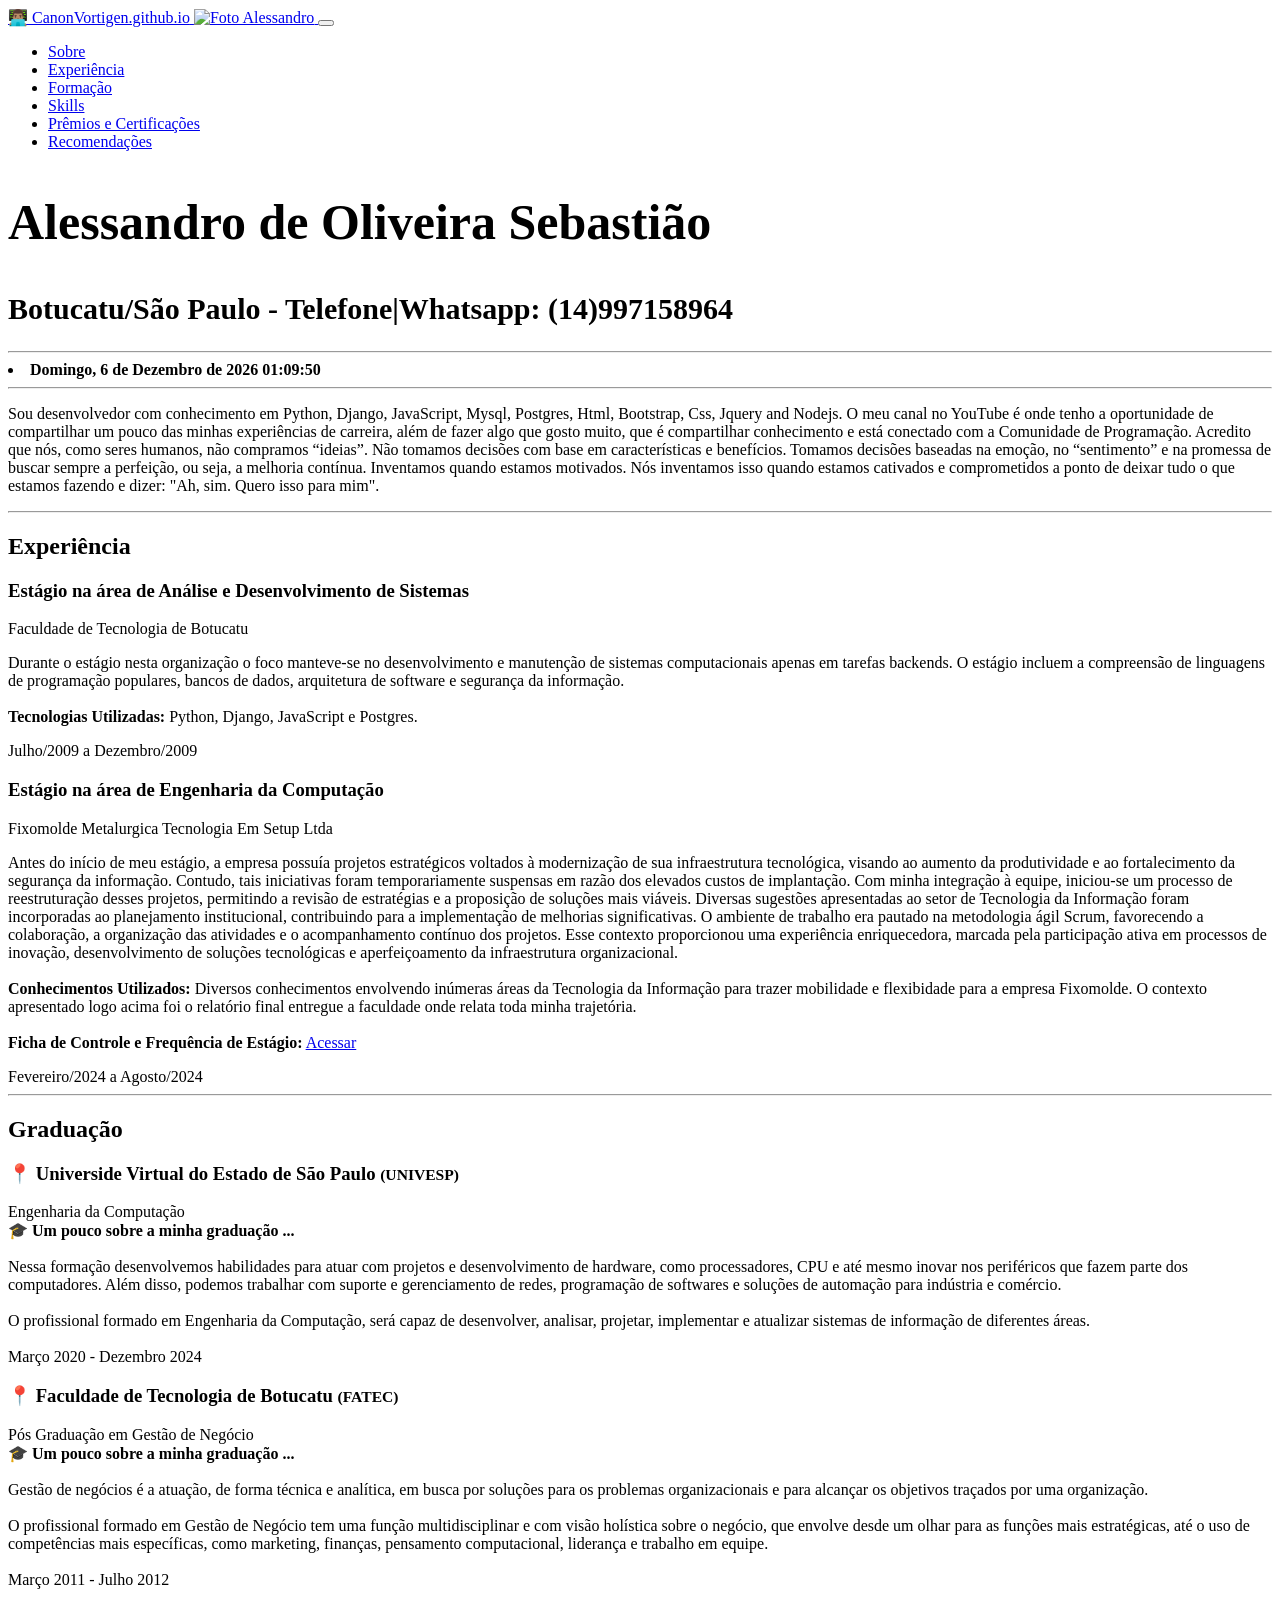
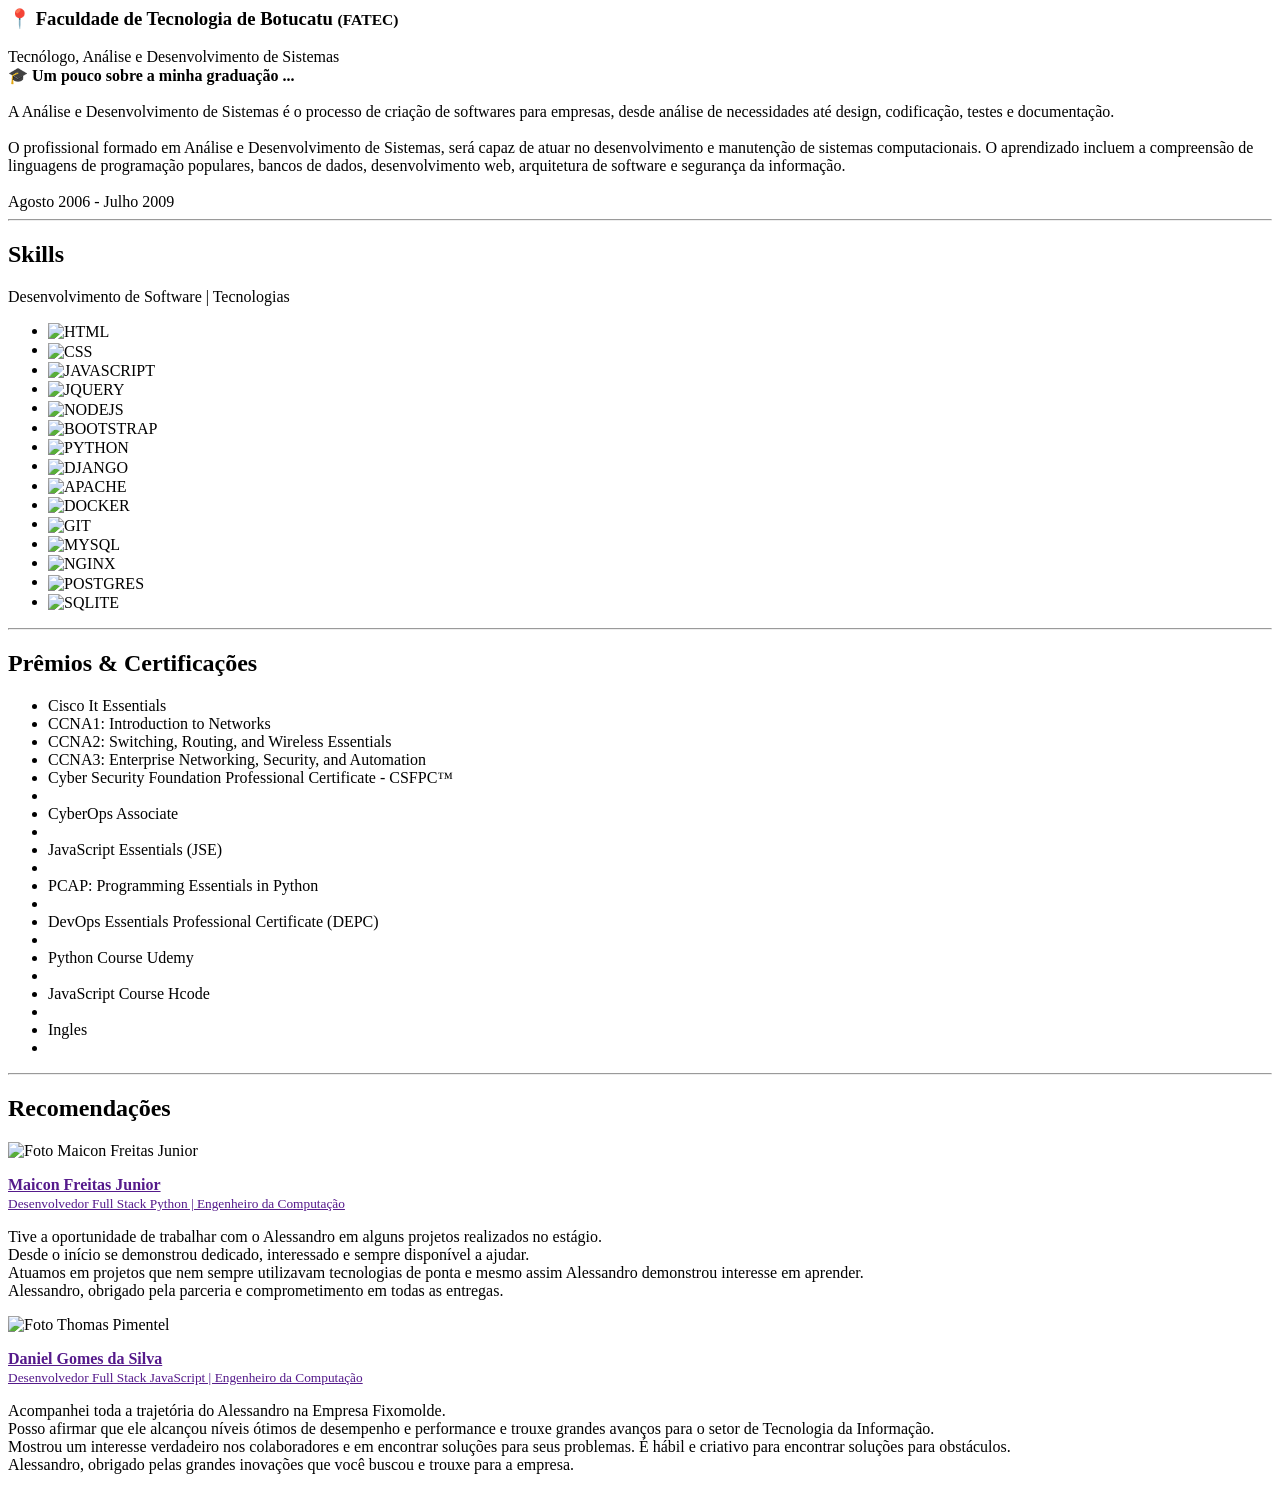
==== index.html @ b91308d2 "Update internship report with modernization insights Expanded the internship report to include detai" ====
<!DOCTYPE html>
<html lang="pt-br">

<head>
  
  <meta charset="utf-8">
  <meta name="viewport" content="width=device-width, initial-scale=1, shrink-to-fit=no">
  <meta http-equiv="X-UA-Compatible" content="IE=edge">
  <meta name="description" content="">
  <meta name="author" content="Ivís Confessor">

  <title>Canon | 👨🏽‍💻 < Desenvolvedor /> Apaixonado por Tecnologia ❤️</title>

  <!-- Bootstrap core CSS -->
  <link href="wwwroot/vendor/bootstrap/css/bootstrap.min.css" rel="stylesheet">

  <!-- Custom fonts for this template -->
  <link href="https://fonts.googleapis.com/css?family=Saira+Extra+Condensed:500,700" rel="stylesheet">
  <link href="https://fonts.googleapis.com/css?family=Muli:400,400i,800,800i" rel="stylesheet">
  <link href="wwwroot/vendor/fontawesome-free/css/all.min.css" rel="stylesheet">

  <!-- Custom styles for this template -->
  <link href="wwwroot/css/resume.min.css" rel="stylesheet">

  <!-- Custom CSS Page -->
  <link href="wwwroot/css/custom.css" rel="stylesheet" type="text/css" >

  <!-- Favicon -->
  <link rel="shortcut icon" href="wwwroot/img/canon.png" />

  <style type="text/css">
    html, body {
      overflow-x: hidden;
      overflow-y: auto;
    }
  </style>
</head>

<body id="page-top">

  <nav class="navbar navbar-expand-lg navbar-dark bg-primary fixed-top" id="sideNav">
    
    <a class="navbar-brand js-scroll-trigger" href="#page-top">
      <span class="d-block d-lg-none">👨🏽‍💻 CanonVortigen.github.io</span>
      <span class="d-none d-lg-block">
        <img class="img-fluid img-profile rounded-circle mx-auto mb-2" src="wwwroot/img/canon.png" alt="Foto Alessandro">
      </span>
    </a>
    
    <button class="navbar-toggler" type="button" data-toggle="collapse" data-target="#navbarSupportedContent" aria-controls="navbarSupportedContent" aria-expanded="false" aria-label="Toggle navigation">
      <span class="navbar-toggler-icon"></span>
    </button>

    <!-- <strong style="color: white; margin-right: 12rem;"> ⬅️ Menu</strong> -->
    <div class="collapse navbar-collapse" id="navbarSupportedContent"> 
      <ul class="navbar-nav">
        <li class="nav-item">
          <a class="nav-link js-scroll-trigger" href="#sobremim">Sobre</a>
        </li>
        <li class="nav-item">
          <a class="nav-link js-scroll-trigger" href="#experiencia">Experiência</a>
        </li>
        <li class="nav-item">
          <a class="nav-link js-scroll-trigger" href="#formacao">Formação</a>
        </li>
        <li class="nav-item">
          <a class="nav-link js-scroll-trigger" href="#skills">Skills</a>
        </li>
        <!-- <li class="nav-item">
          <a class="nav-link js-scroll-trigger" href="#blogartigotech">Blog Artigo Tech</a>
        </li> -->
        <li class="nav-item">
          <a class="nav-link js-scroll-trigger" href="#premioscertificacoes">Prêmios e Certificações</a>
        </li>
        <li class="nav-item">
          <a class="nav-link js-scroll-trigger" href="#recomendacoes">Recomendações</a>
        </li>
        <!-- <li class="nav-item">
          <a class="nav-link js-scroll-trigger" href="#portifolio">Portifólio</a>
        </li> -->
      </ul>
    </div>
  </nav>

  <div class="container-fluid p-0">

    <!-- Sessão Sobre Mim -->
    <section class="resume-section p-3 p-lg-5 d-flex align-items-center" id="sobremim">
      <div class="w-100">
        <h1 class="mb-0" style="font-size: 50px;">Alessandro de Oliveira
          <span class="text-primary">Sebastião</span>          
        </h1>
        <h2 class="mb-0" style="font-size: 30px;">
          <span class="text-primary">Botucatu/São Paulo - Telefone|Whatsapp: (14)997158964</span>          
        </h2> 
        <hr>         
        <div style="font-weight: bold;">
          <li class="nav-link" style="float: left;">                   
              <title>Date and Time</title>
              <SCRIPT LANGUAGE="JAVASCRIPT" >
                  var now = new Date();
                  var mName = now.getMonth() +1 ;
                  var dName = now.getDay() +1;
                  var dayNr = now.getDate();
                  var yearNr=now.getYear();
                  if(dName==1) {Day = "Domingo";}
                  if(dName==2) {Day = "Segunda-feira";}
                  if(dName==3) {Day = "Terça-feira";}
                  if(dName==4) {Day = "Quarta-feira";}
                  if(dName==5) {Day = "Quinta-feira";}
                  if(dName==6) {Day = "Sexta-feira";}
                  if(dName==7) {Day = "Sábado";}
                  if(mName==1){Month = "Janeiro";}
                  if(mName==2){Month = "Fevereiro";}
                  if(mName==3){Month = "Março";}
                  if(mName==4){Month = "Abril";}
                  if(mName==5){Month = "Maio";}
                  if(mName==6){Month = "Junho";}
                  if(mName==7){Month = "Julho";}
                  if(mName==8){Month = "Agosto";}
                  if(mName==9){Month = "Setembro";}
                  if(mName==10){Month = "Outubro";}
                  if(mName==11){Month = "Novembro";}
                  if(mName==12){Month = "Dezembro";}
                  if(yearNr < 2000) {Year = 1900 + yearNr;}
                  else {Year = yearNr;}
                  var todaysDate =(" " + Day + ", " + dayNr + " de " + Month + " de " + Year);
                  document.write('  '+todaysDate);
              </SCRIPT></span> 
              <SPAN ID="Clock">00:00:00</SPAN>
              
              <SCRIPT LANGUAGE="JavaScript">
                  var Elem = document.getElementById("Clock");
                  function Horario(){ 
                  var Hoje = new Date(); 
                  var Horas = Hoje.getHours(); 
                  if(Horas < 10){ 
                      Horas = "0"+Horas; 
                  } 
                  var Minutos = Hoje.getMinutes(); 
                  if(Minutos < 10){ 
                      Minutos = "0"+Minutos; 
                  } 
                  var Segundos = Hoje.getSeconds(); 
                  if(Segundos < 10){ 
                      Segundos = "0"+Segundos; 
                  } 
                  Elem.innerHTML = Horas+":"+Minutos+":"+Segundos; 
                  } 
                  window.setInterval("Horario()",1000);
              </SCRIPT>                   
          </li>               
        </div>        
        <div class="mb-5">         
        </div><br>
        <hr>
        <p class="lead mb-5 sobre-mim">
          Sou desenvolvedor com conhecimento em Python, Django, JavaScript, Mysql, Postgres, Html, Bootstrap, Css, Jquery and Nodejs. 
          O meu canal no YouTube é onde tenho a oportunidade de compartilhar um pouco das minhas experiências de carreira, além de fazer algo que gosto muito, que é compartilhar conhecimento e está conectado com a Comunidade de Programação.
          Acredito que nós, como seres humanos, não compramos “ideias”. Não tomamos decisões com base em características e benefícios. Tomamos decisões baseadas na emoção, no “sentimento” e na promessa de buscar sempre a perfeição, ou seja, a melhoria contínua. Inventamos quando estamos motivados. Nós inventamos isso quando estamos cativados e comprometidos a ponto de deixar tudo o que estamos fazendo e dizer: "Ah, sim. Quero isso para mim".
        </p>
        <div class="social-icons" id="customIconsContacts">
          <a href="https://www.linkedin.com/in/alessandro-oliveira-canon-a9099a66" target="_blank">
            <i class="fab fa-linkedin-in"></i>
          </a>
          <a href="https://github.com/CanonVortigen" target="_blank">
            <i class="fab fa-github"></i>
          </a>
          <a href="https://www.instagram.com/developercanon/" target="_black">
            <i class="fab fa-instagram"></i>
          </a>
          <a href="mailto:developercanon@gmail.com">
            <i class="far fa-envelope"></i>
          </a>         
        </div>
      </div>
    </section>

    <hr class="m-0" />

    <!-- Sessão Experiência -->
    <section class="resume-section p-3 p-lg-5 d-flex justify-content-center" id="experiencia">
      <div class="w-100">
        <h2 class="mb-5">Experiência</h2>

        <div class="resume-item d-flex flex-column flex-md-row justify-content-between mb-5">
          <div class="resume-content">
            <h3 class="mb-0">Estágio na área de Análise e Desenvolvimento de Sistemas</h3>
            <div class="subheading mb-3">Faculdade de Tecnologia de Botucatu</div>
            <p>
              Durante o estágio nesta organização o foco manteve-se no desenvolvimento e manutenção de sistemas computacionais apenas em tarefas backends. O estágio incluem a compreensão de linguagens de programação populares, bancos de dados, arquitetura de software e segurança da informação.
              <br/><br/>
              <strong>Tecnologias Utilizadas:</strong> Python, Django, JavaScript e Postgres.
            </p>
          </div>
          <div class="resume-date text-md-right">
            <span class="text-primary">Julho/2009 a Dezembro/2009</span>
          </div>
        </div>
      </div>
    </section>

    <section class="resume-section p-3 p-lg-5 d-flex justify-content-center" id="experiencia">
      <div class="w-100">        
                
          <div class="resume-item d-flex flex-column flex-md-row justify-content-between mb-5">
              <div class="resume-content">
                <h3 class="mb-0">Estágio na área de Engenharia da Computação</h3>
                <div class="subheading mb-3">Fixomolde Metalurgica Tecnologia Em Setup Ltda</div>
                <p>
                  Antes do início de meu estágio, a empresa possuía projetos estratégicos voltados à modernização de sua infraestrutura tecnológica, visando ao aumento da produtividade e ao fortalecimento da segurança da informação. Contudo, tais iniciativas foram temporariamente suspensas em razão dos elevados custos de implantação. Com minha integração à equipe, iniciou-se um processo de reestruturação desses projetos, permitindo a revisão de estratégias e a proposição de soluções mais viáveis. Diversas sugestões apresentadas ao setor de Tecnologia da Informação foram incorporadas ao planejamento institucional, contribuindo para a implementação de melhorias significativas. O ambiente de trabalho era pautado na metodologia ágil Scrum, favorecendo a colaboração, a organização das atividades e o acompanhamento contínuo dos projetos. Esse contexto proporcionou uma experiência enriquecedora, marcada pela participação ativa em processos de inovação, desenvolvimento de soluções tecnológicas e aperfeiçoamento da infraestrutura organizacional.

                  <br/><br/>
                  <strong>Conhecimentos Utilizados:</strong> Diversos conhecimentos envolvendo inúmeras áreas da Tecnologia da Informação para trazer mobilidade e flexibidade para a empresa Fixomolde. O contexto apresentado logo acima foi o relatório final entregue a faculdade onde relata toda minha trajetória.
                  <br/><br/>
                  <strong>Ficha de Controle e Frequência de Estágio:</strong> <a href="https://github.com/CanonVortigen/CanonVortigen.github.io/blob/main/wwwroot/img/20240823-173655.pdf"> Acessar </a>              
                </p>
              </div>
              <div class="resume-date text-md-right">
                <span class="text-primary">Fevereiro/2024 a Agosto/2024</span>
              </div>
            </div>
          </div>
    </section>

    <hr class="m-0" />

    <!-- Sessão Formação -->
    <section class="resume-section p-3 p-lg-5 d-flex align-items-center" id="formacao">
      <div class="w-100">
        <h2 class="mb-5">Graduação</h2>

         <div class="resume-item d-flex flex-column flex-md-row justify-content-between mb-5">
          <div class="resume-content">
            <h3 class="mb-0">📍 Universide Virtual do Estado de São Paulo <small>(UNIVESP)</small></h3>
            <div class="subheading mb-3">Engenharia da Computação</div>
            <div>
              <strong>🎓 Um pouco sobre a minha graduação ...</strong> <br /><br />

              Nessa formação desenvolvemos habilidades para atuar com projetos e desenvolvimento de hardware, como processadores, CPU e até mesmo inovar nos periféricos que fazem parte dos computadores. Além disso, podemos trabalhar com suporte e gerenciamento de redes, programação de softwares e soluções de automação para indústria e comércio. <br /><br />
              O profissional formado em Engenharia da Computação, será capaz de desenvolver, analisar, projetar, implementar 
              e atualizar sistemas de informação de diferentes áreas.
            </div>
          </div>
          <br />
          <div class="resume-date text-md-right">
            <span class="text-primary">Março 2020 - Dezembro 2024</span>
          </div>
        </div>

         <div class="resume-item d-flex flex-column flex-md-row justify-content-between mb-5">
          <div class="resume-content">
            <h3 class="mb-0">📍 Faculdade de Tecnologia de Botucatu <small>(FATEC)</small></h3>
            <div class="subheading mb-3">Pós Graduação em Gestão de Negócio</div>
            <div>
              <strong>🎓 Um pouco sobre a minha graduação ...</strong> <br /><br />

              Gestão de negócios é a atuação, de forma técnica e analítica, em busca por soluções para os problemas organizacionais e para alcançar os objetivos traçados por uma organização. <br /><br />
              O profissional formado em Gestão de Negócio tem uma função multidisciplinar e com visão holística sobre o negócio, que envolve desde um olhar para as funções mais estratégicas, até o uso de competências mais específicas, como marketing, finanças, pensamento computacional, liderança e trabalho em equipe.
            </div>
          </div>
          <br />
          <div class="resume-date text-md-right">
            <span class="text-primary">Março 2011 - Julho 2012</span>
          </div>
        </div>
        
        <div class="resume-item d-flex flex-column flex-md-row justify-content-between mb-5">
          <div class="resume-content">
            <h3 class="mb-0">📍 Faculdade de Tecnologia de Botucatu <small>(FATEC)</small></h3>
            <div class="subheading mb-3">Tecnólogo, Análise e Desenvolvimento de Sistemas</div>
            <div>
              <strong>🎓 Um pouco sobre a minha graduação ...</strong> <br /><br />

              A Análise e Desenvolvimento de Sistemas é o processo de criação de softwares para empresas, desde análise de necessidades até design, codificação, testes e documentação. <br /><br />
              O profissional formado em Análise e Desenvolvimento de Sistemas, será capaz de atuar no desenvolvimento e manutenção de sistemas computacionais. O aprendizado incluem a compreensão de linguagens de programação populares, bancos de dados, desenvolvimento web, arquitetura de software e segurança da informação.
            </div>
          </div>
          <br />
          <div class="resume-date text-md-right">
            <span class="text-primary">Agosto 2006 - Julho 2009</span>
          </div>
        </div>

      </div>
    </section>

    <hr class="m-0" />

    <!-- Skills -->
    <section class="resume-section p-3 p-lg-5 d-flex align-items-center" id="skills">
      <div class="w-100">
        <h2 class="mb-5">Skills</h2>

        <div class="subheading mb-3">Desenvolvimento de Software | Tecnologias</div>
        <ul class="list-inline dev-icons">
          <li class="list-inline-item">
            <img align="center" alt="HTML" height="50" width="60" src="https://raw.githubusercontent.com/devicons/devicon/master/icons/html5/html5-original.svg">
          </li>
          <li class="list-inline-item">
             <img align="center" alt="CSS" height="50" width="60" src="https://raw.githubusercontent.com/devicons/devicon/master/icons/css3/css3-original.svg">
          </li>
          <li class="list-inline-item">
             <img align="center" alt="JAVASCRIPT" height="50" width="60" src="https://cdn.jsdelivr.net/gh/devicons/devicon/icons/javascript/javascript-original.svg" />
          </li>
          <li class="list-inline-item">
            <img align="center" alt="JQUERY" height="50" width="60" src="https://cdn.jsdelivr.net/gh/devicons/devicon/icons/jquery/jquery-original.svg" />
          </li> 
          <li class="list-inline-item">
             <img align="center" alt="NODEJS" height="50" width="60" src="https://cdn.jsdelivr.net/gh/devicons/devicon/icons/nodejs/nodejs-original.svg" />
          </li> 
          <li class="list-inline-item">
            <img align="center" alt="BOOTSTRAP" height="50" width="60" src="https://cdn.jsdelivr.net/gh/devicons/devicon/icons/bootstrap/bootstrap-plain-wordmark.svg" /> 
          </li>
          <li class="list-inline-item">
            <img align="center" alt="PYTHON" height="50" width="60" src="https://raw.githubusercontent.com/devicons/devicon/master/icons/python/python-original.svg">
          </li> 
          <li class="list-inline-item">
            <img align="center" alt="DJANGO" height="50" width="60" src="https://cdn.jsdelivr.net/gh/devicons/devicon/icons/django/django-plain.svg" />
          </li> 
          <li class="list-inline-item">
            <img align="center" alt="APACHE" height="50" width="60" src="https://cdn.jsdelivr.net/gh/devicons/devicon/icons/apache/apache-original.svg" />
          </li> 
          <li class="list-inline-item">
            <img align="center" alt="DOCKER" height="50" width="60" src="https://cdn.jsdelivr.net/gh/devicons/devicon/icons/docker/docker-original.svg" />
          </li> 
          <li class="list-inline-item">
            <img align="center" alt="GIT" height="50" width="60" src="https://cdn.jsdelivr.net/gh/devicons/devicon/icons/git/git-original.svg" />
          </li> 
          <li class="list-inline-item">
            <img align="center" alt="MYSQL" height="50" width="60" src="https://cdn.jsdelivr.net/gh/devicons/devicon/icons/mysql/mysql-original.svg" />
          </li>
          <li class="list-inline-item">
            <img align="center" alt="NGINX" height="50" width="60" src="https://cdn.jsdelivr.net/gh/devicons/devicon/icons/nginx/nginx-original.svg" />
          </li>
          <li class="list-inline-item">
            <img align="center" alt="POSTGRES" height="50" width="60" src="https://cdn.jsdelivr.net/gh/devicons/devicon/icons/postgresql/postgresql-original.svg" />
          </li>
          <li class="list-inline-item">
            <img align="center" alt="SQLITE" height="50" width="60" src="https://cdn.jsdelivr.net/gh/devicons/devicon/icons/sqlite/sqlite-original.svg" />
          </li> 
        </ul>

        <!-- <div class="subheading mb-3">Certificações</div>
        <ul class="fa-ul mb-0">
          <li>
            <i class="fa-li fa fa-check"></i>
            Scrum Fundamentals Certified - SFC™</li>
          <li>
            <i class="fa-li fa fa-check"></i>
            C# 7 com ADO.NET</li>
          <li>
            <i class="fa-li fa fa-check"></i>
            Crie bot através de Web Scraping, Crawling com C# e Selenium</li>
          <li>
            <i class="fa-li fa fa-check"></i>
            Fundamentos de Governança de TI</li>
          <li>
            <i class="fa-li fa fa-check"></i>
            Segurança Em Tecnologia da Informação</li>
        </ul> -->
      </div>
    </section>

    <!-- <hr class="m-0">

    <section class="resume-section p-3 p-lg-5 d-flex align-items-center" id="blogartigotech">
      <div class="w-100">
        <h2 class="mb-5">Blog Artigo Tech</h2>
        <p>Acesse o Blog Artigo Tech no Medium clicando em <strong>"ArtigoTech - Medium"</strong> 🔽 </p>
        <iframe src='https://www.sociablekit.com/app/embed/46628' frameborder='0' width='100%' height='1000'></iframe>
      </div>
    </section> -->

    <hr class="m-0" />

    <!-- Sessão Prêmios e Certificações -->
    <section class="resume-section p-3 p-lg-5 d-flex align-items-center" id="premioscertificacoes">
      <div class="w-100">
        <h2 class="mb-5">Prêmios &amp; Certificações</h2>
        <ul class="fa-ul mb-0">
          <li>
            <i class="fa-li fa fa-trophy text-warning"></i>
            Cisco It Essentials</li>
          <li>
            <i class="fa-li fa fa-trophy text-warning"></i>
            CCNA1: Introduction to Networks</li>
          <li>
            <i class="fa-li fa fa-trophy text-warning"></i>
            CCNA2: Switching, Routing, and Wireless Essentials</li>
          <li>
            <i class="fa-li fa fa-trophy text-warning"></i>
            CCNA3: Enterprise Networking, Security, and Automation</li>
          <li>
            <i class="fa-li fa fa-trophy text-warning"></i>
            Cyber Security Foundation Professional Certificate - CSFPC™</li>
          <li>
            <li>
            <i class="fa-li fa fa-trophy text-warning"></i>
            CyberOps Associate</li>
          <li>
          <li>
            <i class="fa-li fa fa-trophy text-warning"></i>
            JavaScript Essentials (JSE)</li>
          <li>
          <li>
            <i class="fa-li fa fa-trophy text-warning"></i>
            PCAP: Programming Essentials in Python</li>
          <li>
          <li>
            <i class="fa-li fa fa-trophy text-warning"></i>
            DevOps Essentials Professional Certificate (DEPC)</li>
          <li>
          <li>
            <i class="fa-li fa fa-trophy text-warning"></i>
            Python Course Udemy</li>
          <li>
          <li>
            <i class="fa-li fa fa-trophy text-warning"></i>
            JavaScript Course Hcode</li>
          <li>
          <li>
            <i class="fa-li fa fa-trophy text-warning"></i>
            Ingles </li>
          <li>            
        </ul>
      </div>
    </section>

    <hr class="m-0" />

    <!-- Sessão Recomendações -->
    <section class="resume-section p-3 p-lg-5 d-flex align-items-center" id="recomendacoes">
      <div class="w-100">
        <h2 class="mb-5">Recomendações</h2>
        <div>
          <img class="img-fluid img-profile rounded-circle mx-auto mb-2" style="width: 70px;" src="wwwroot/img/default-profile.jpg" alt="Foto Maicon Freitas Junior">
          <a href="" target="_blank"><p><strong>Maicon Freitas Junior</strong> <br/><small>Desenvolvedor Full Stack Python | Engenheiro da Computação</small></p></a>
          <p>
            Tive a oportunidade de trabalhar com o Alessandro em alguns projetos realizados no estágio.
            <br />
            Desde o início se demonstrou dedicado, interessado e sempre disponível a ajudar.
            <br />
            Atuamos em projetos que nem sempre utilizavam tecnologias de ponta e mesmo assim Alessandro demonstrou interesse em aprender.
            <br />
            Alessandro, obrigado pela parceria e comprometimento em todas as entregas.
          </p>
        </div>
        
    </section>

    <section class="resume-section p-3 p-lg-5 d-flex align-items-center" id="recomendacoes">
      <div class="w-100">        
        <div>
          <img class="img-fluid img-profile rounded-circle mx-auto mb-2" style="width: 70px;" src="wwwroot/img/default-profile.jpg" alt="Foto Thomas Pimentel">
          <a href="" target="_blank"><p><strong>Daniel Gomes da Silva</strong> <br/><small>Desenvolvedor Full Stack JavaScript | Engenheiro da Computação</small></p></a>
          <p>
            Acompanhei toda a trajetória do Alessandro na Empresa Fixomolde.
            <br />
            Posso afirmar que ele alcançou níveis ótimos de desempenho e performance e trouxe grandes avanços para o setor de Tecnologia da Informação.
            <br />
            Mostrou um interesse verdadeiro nos colaboradores e em encontrar soluções para seus problemas. É hábil e criativo para encontrar soluções para obstáculos.
            <br />
            Alessandro, obrigado pelas grandes inovações que você buscou e trouxe para a empresa.
          </p>
        </div>
        
    </section>

    <!-- <hr class="m-0" /> -->

    <!-- Sessão Portifólio -->
    <!-- <section class="resume-section p-3 p-lg-5 d-flex align-items-center" id="portifolio">
      <div class="w-100">
        <h2 class="mb-5">Portifólio</h2>
        <p>Descreva um pouco a sessão (Possibilidade de fazer outra página)!</p>
        <a href="https://www.google.com.br/">Teste Link</a>
        </div>
      </div>
    </section> -->
  </div>

  <!-- Widget VLibras -->
  <div vw class="enabled">
    <div vw-access-button class="active"></div>
    <div vw-plugin-wrapper>
      <div class="vw-plugin-top-wrapper"></div>
    </div>
  </div>
  <script src="https://vlibras.gov.br/app/vlibras-plugin.js"></script>
  <script>
    new window.VLibras.Widget('https://vlibras.gov.br/app');
  </script>

  <!-- Bootstrap core JavaScript -->
  <script src="wwwroot/vendor/jquery/jquery.min.js"></script>
  <script src="wwwroot/vendor/bootstrap/js/bootstrap.bundle.min.js"></script>

  <!-- Plugin JavaScript -->
  <script src="wwwroot/vendor/jquery-easing/jquery.easing.min.js"></script>

  <!-- Custom scripts for this template -->
  <script src="wwwroot/js/resume.min.js"></script>

  <script>
    $(document).ready(function(){
      $('[data-toggle="tooltip"]').tooltip();
    });
  </script>  
</body>

</html>
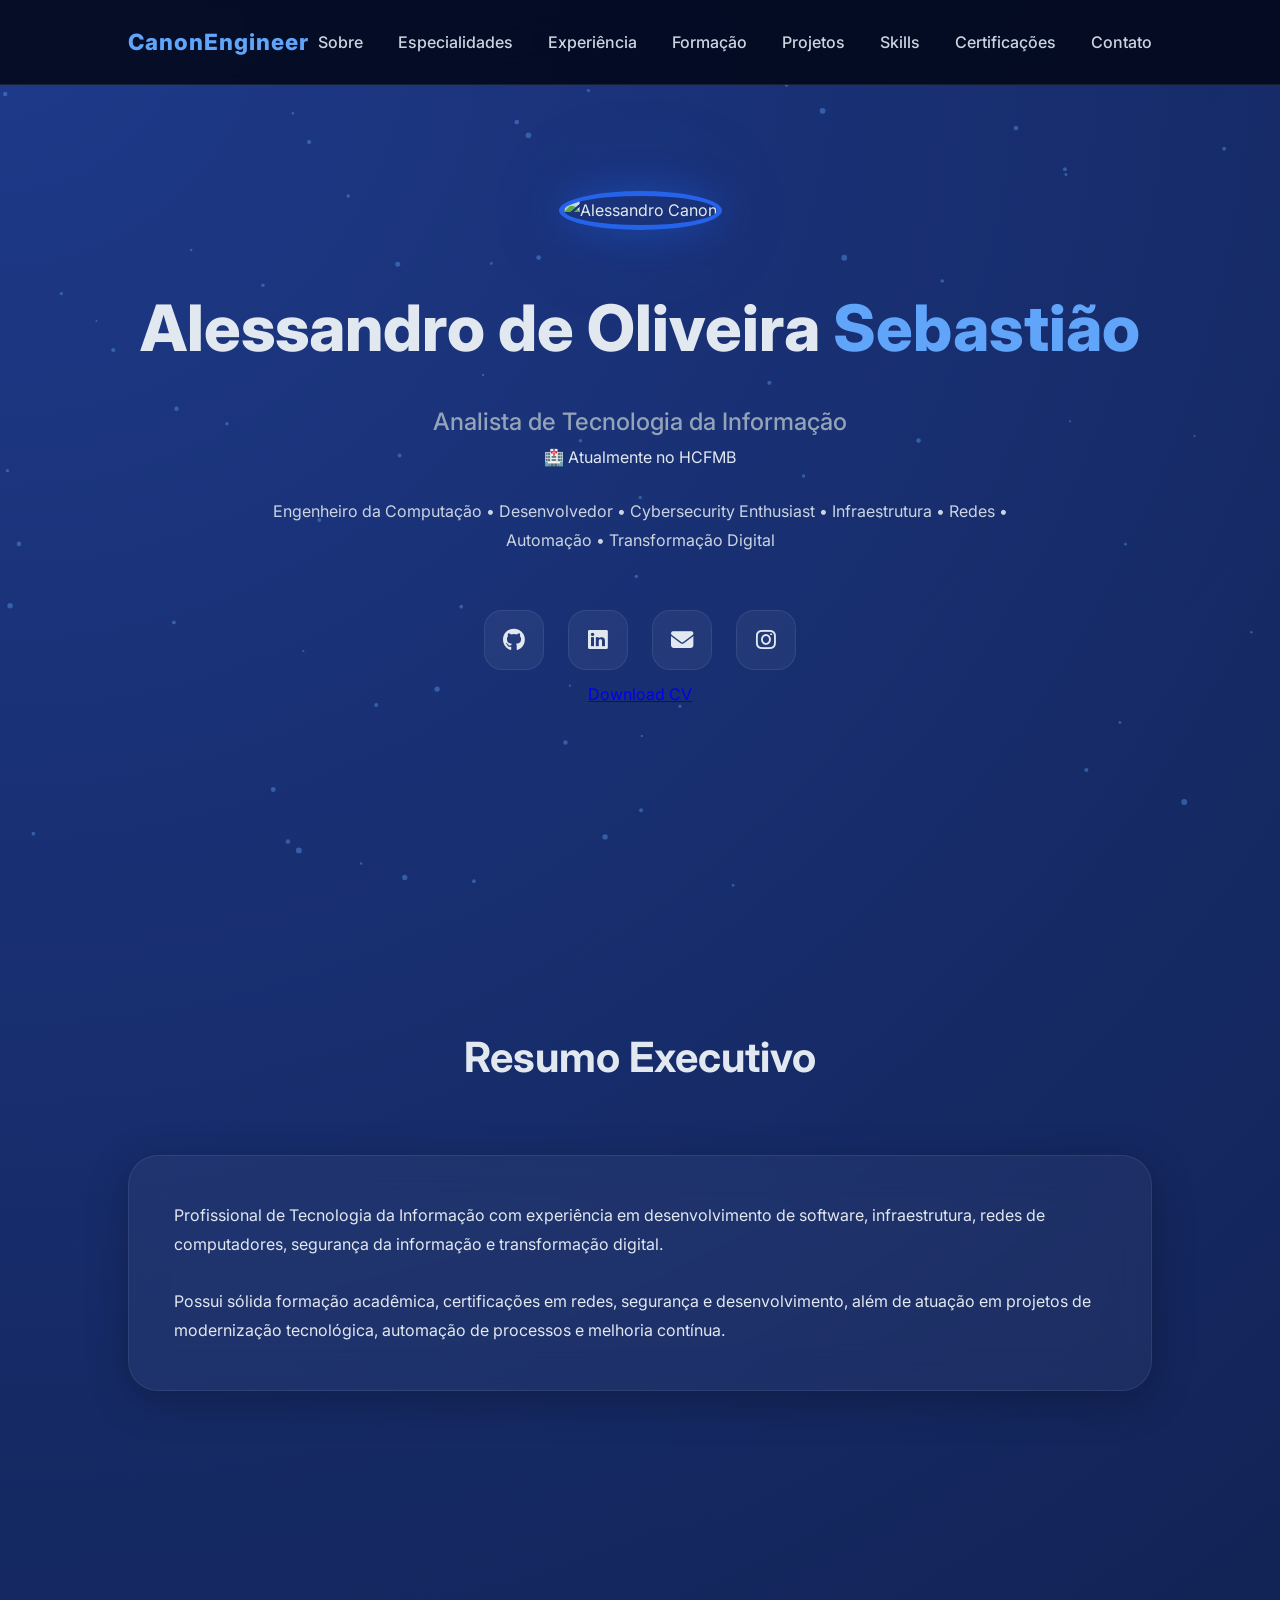
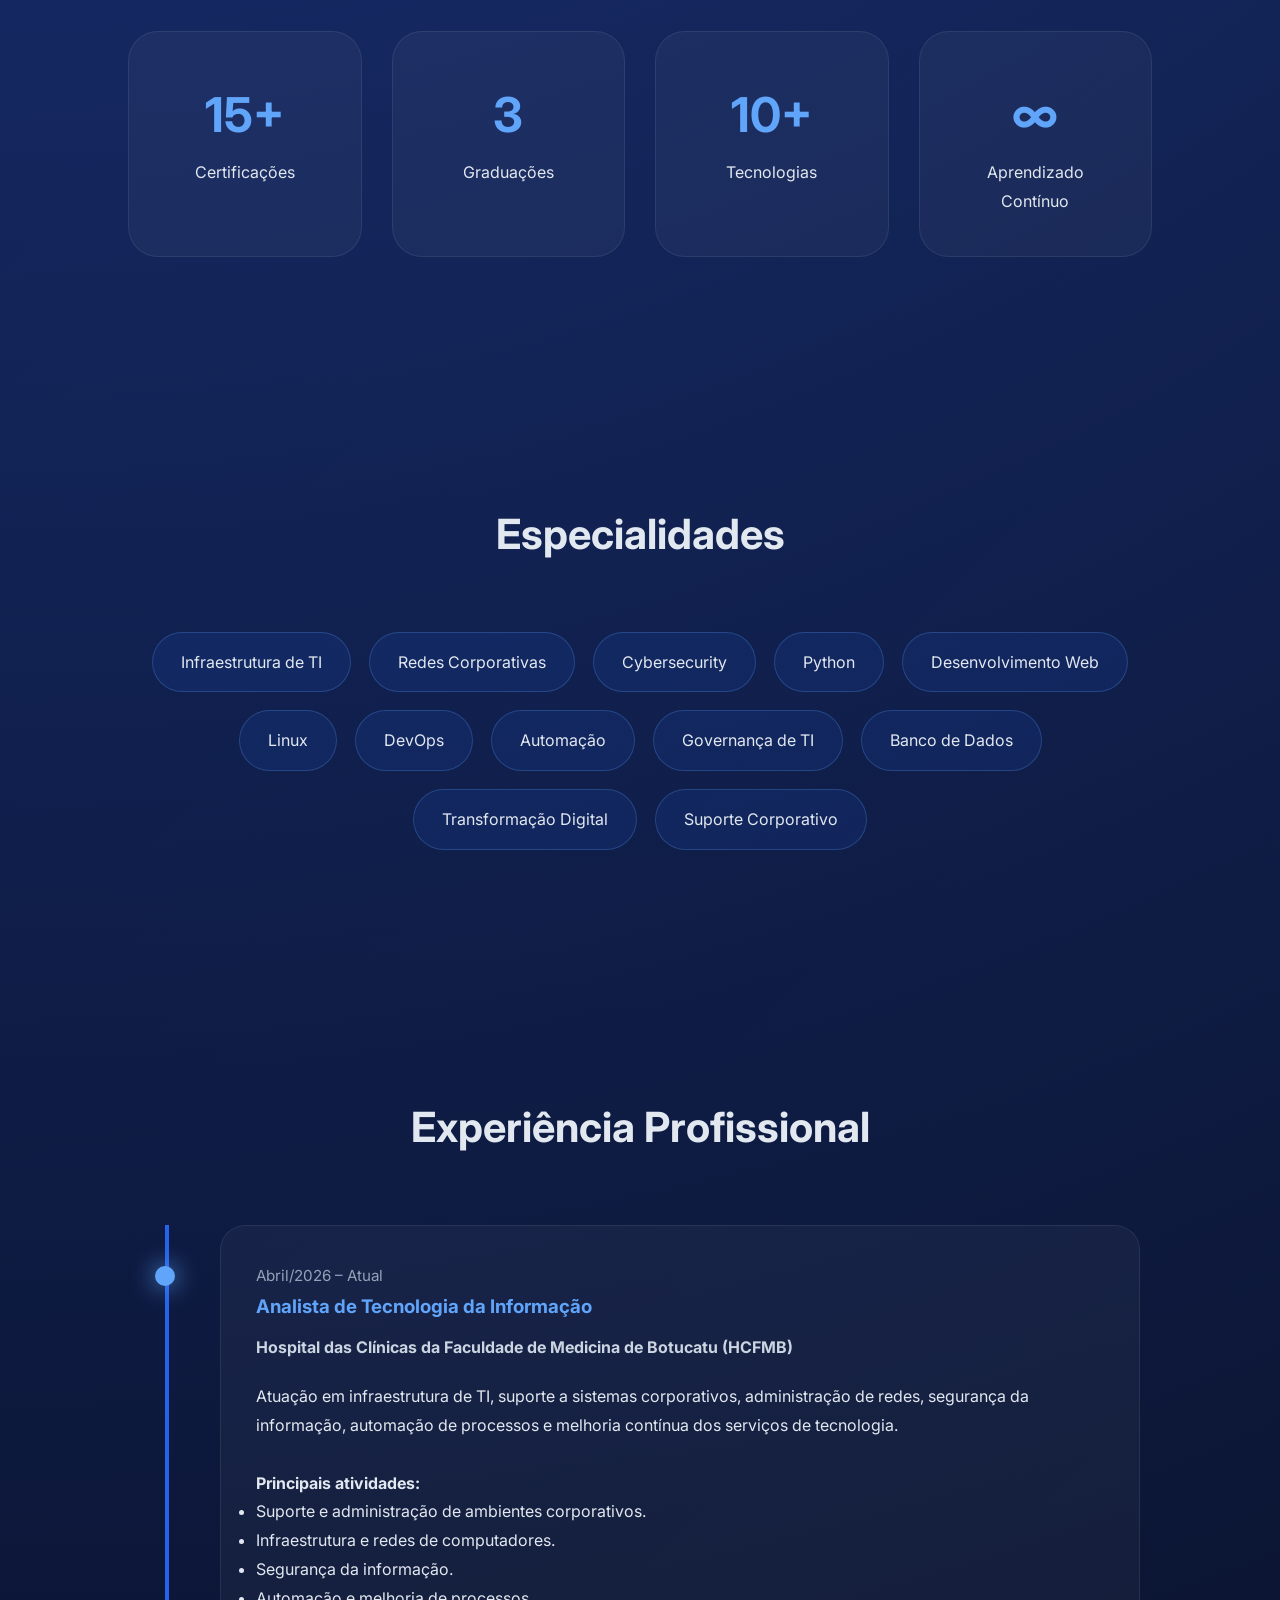
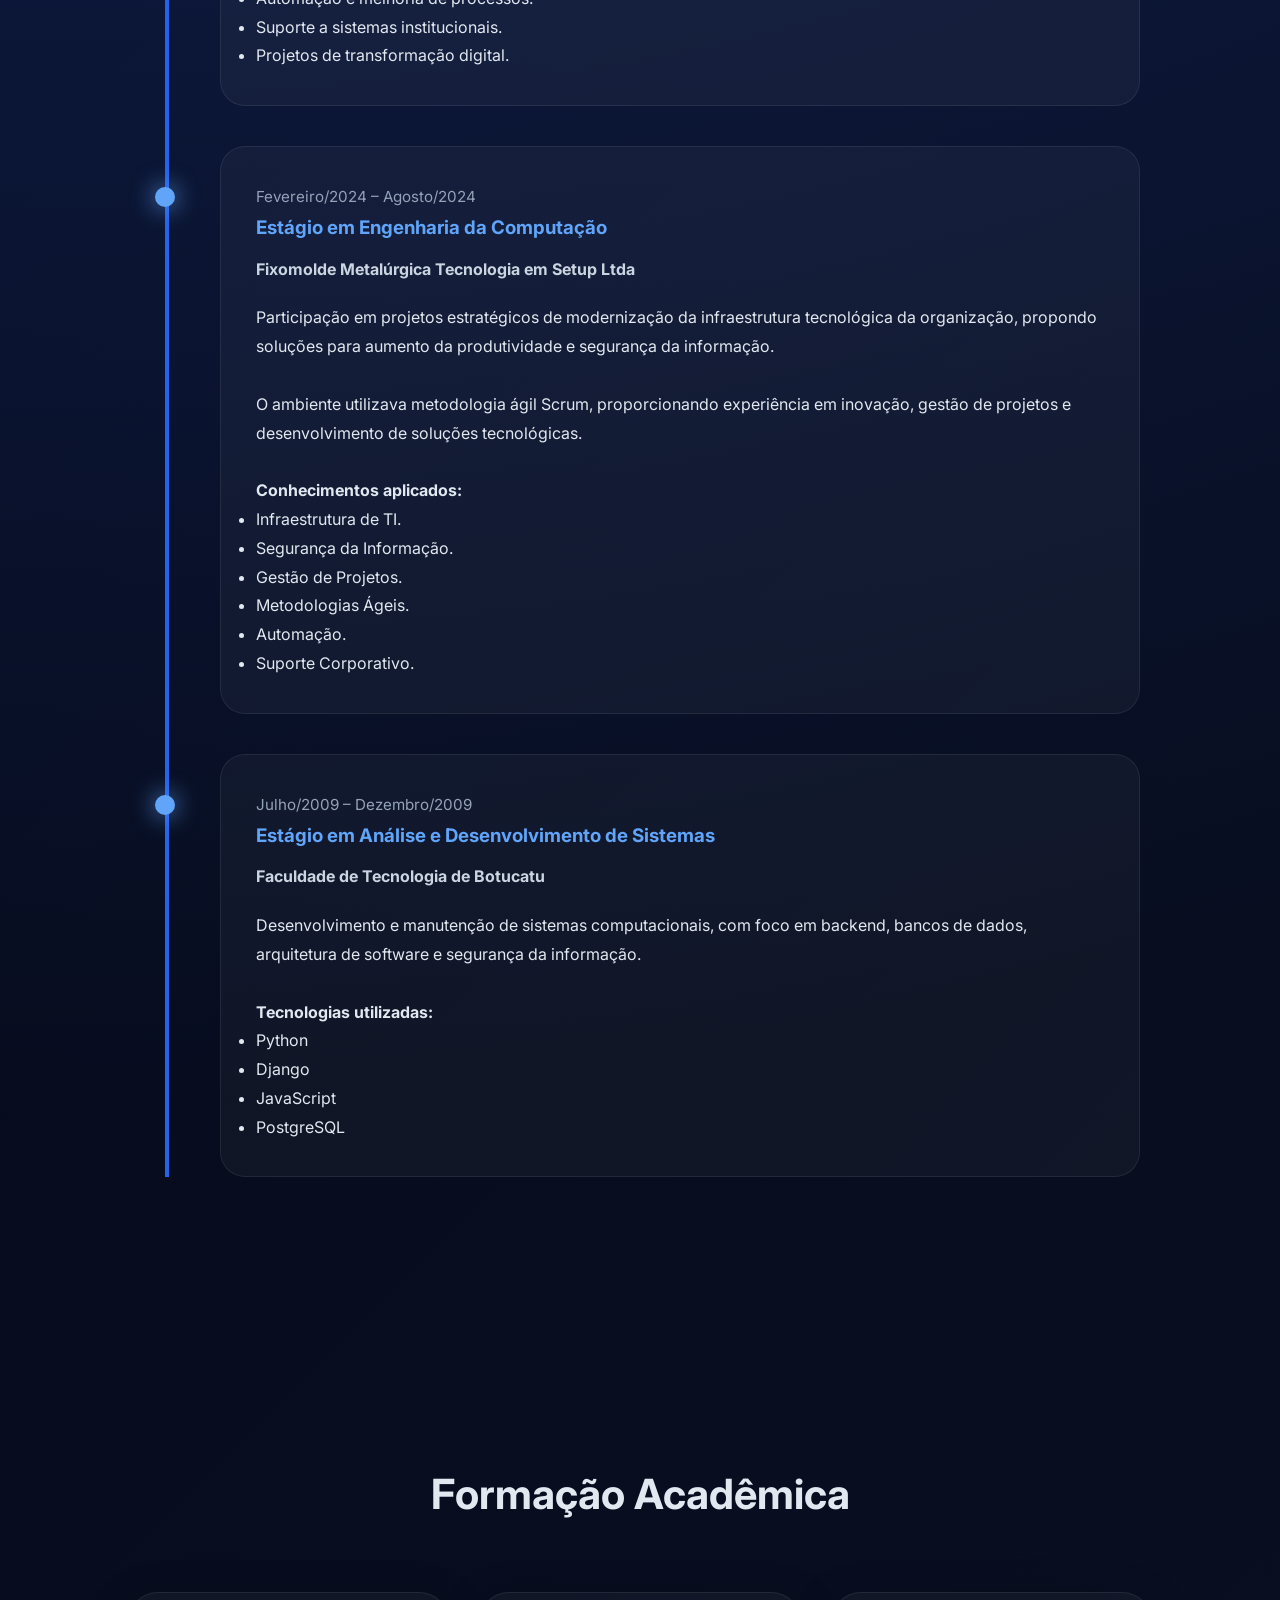
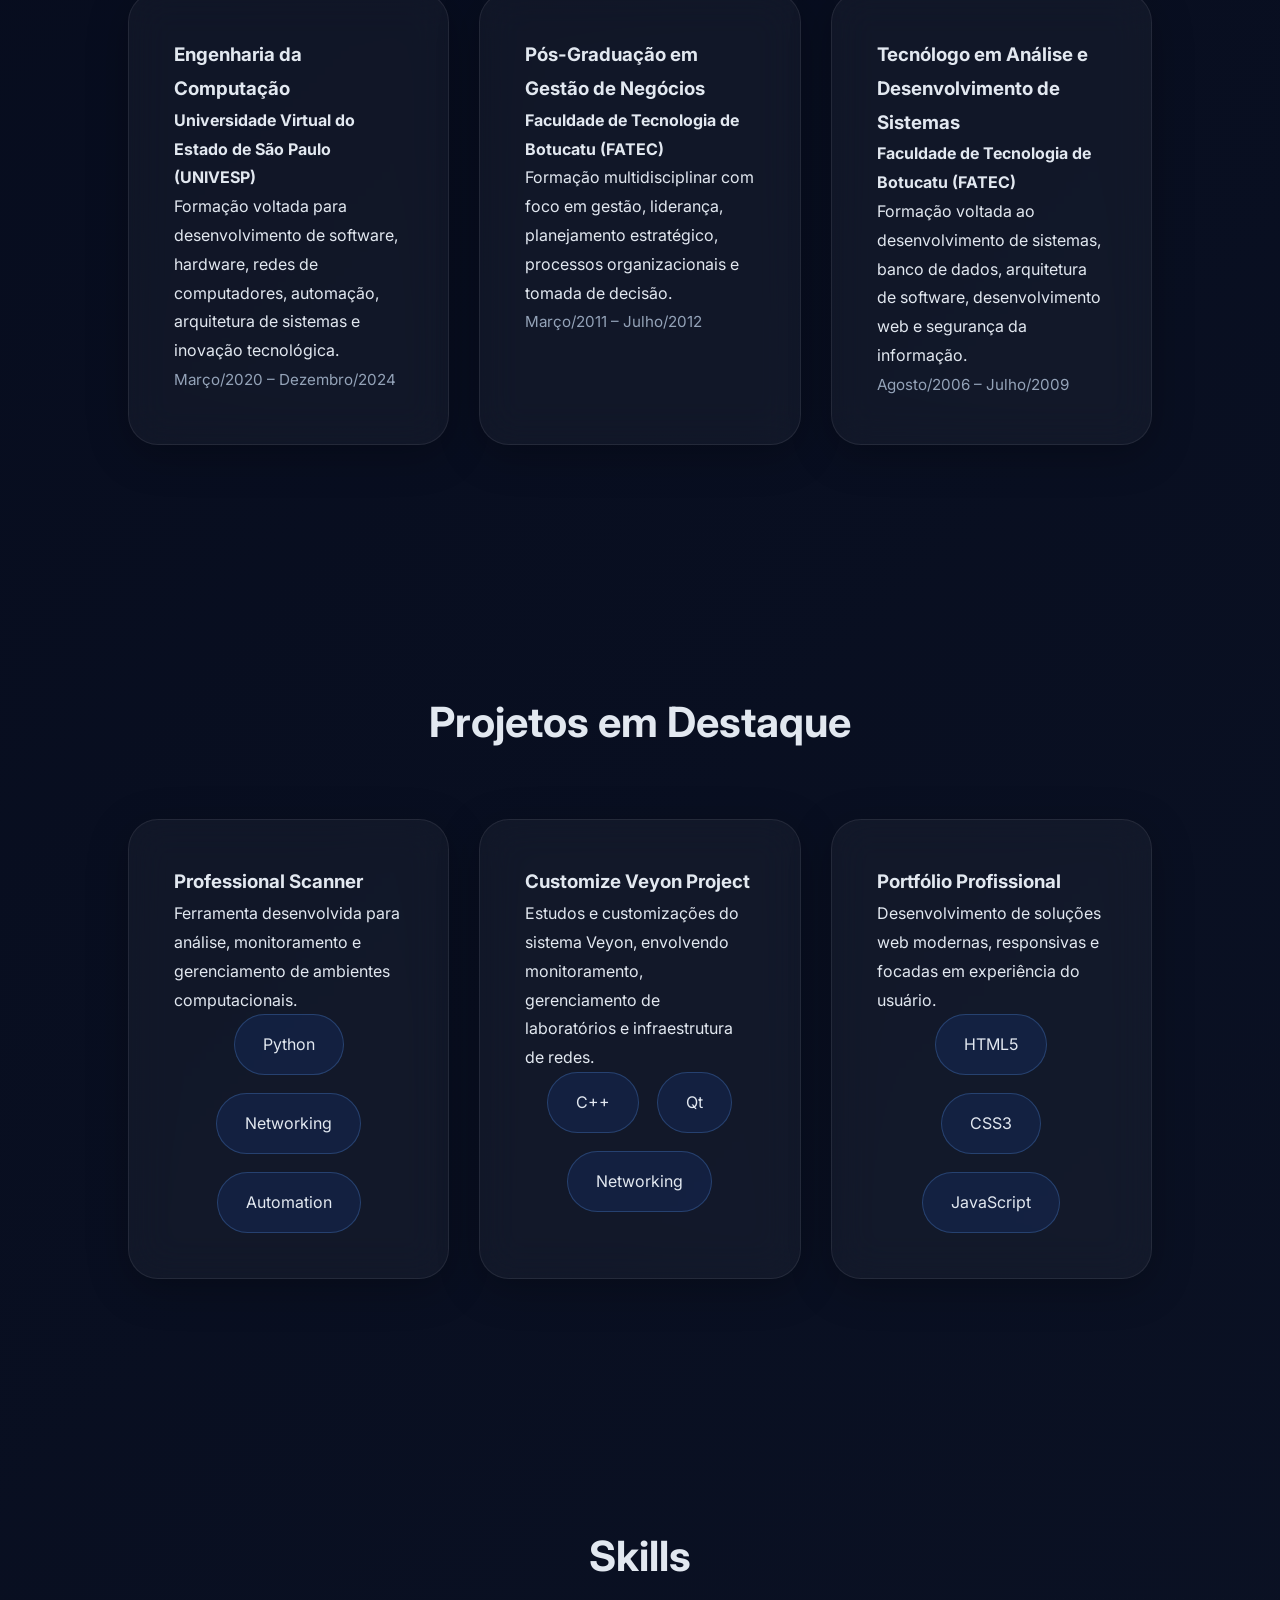
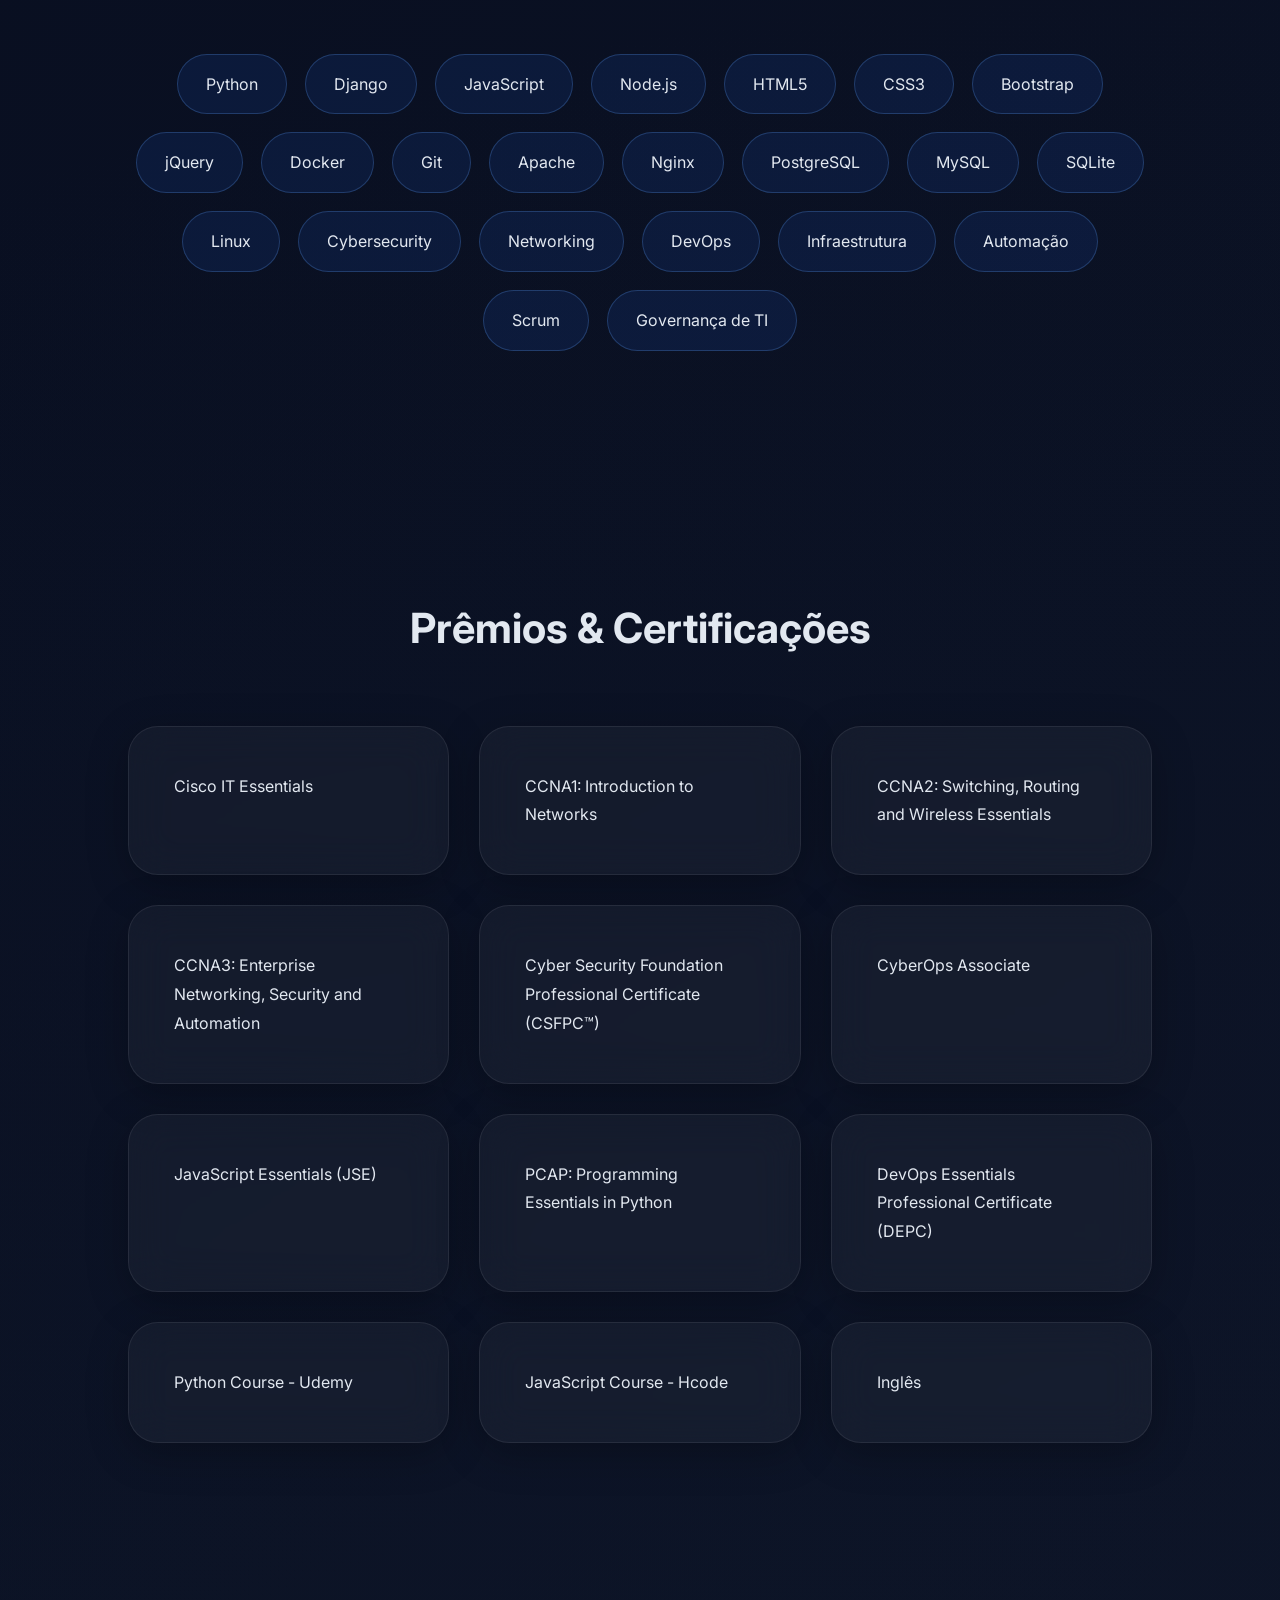
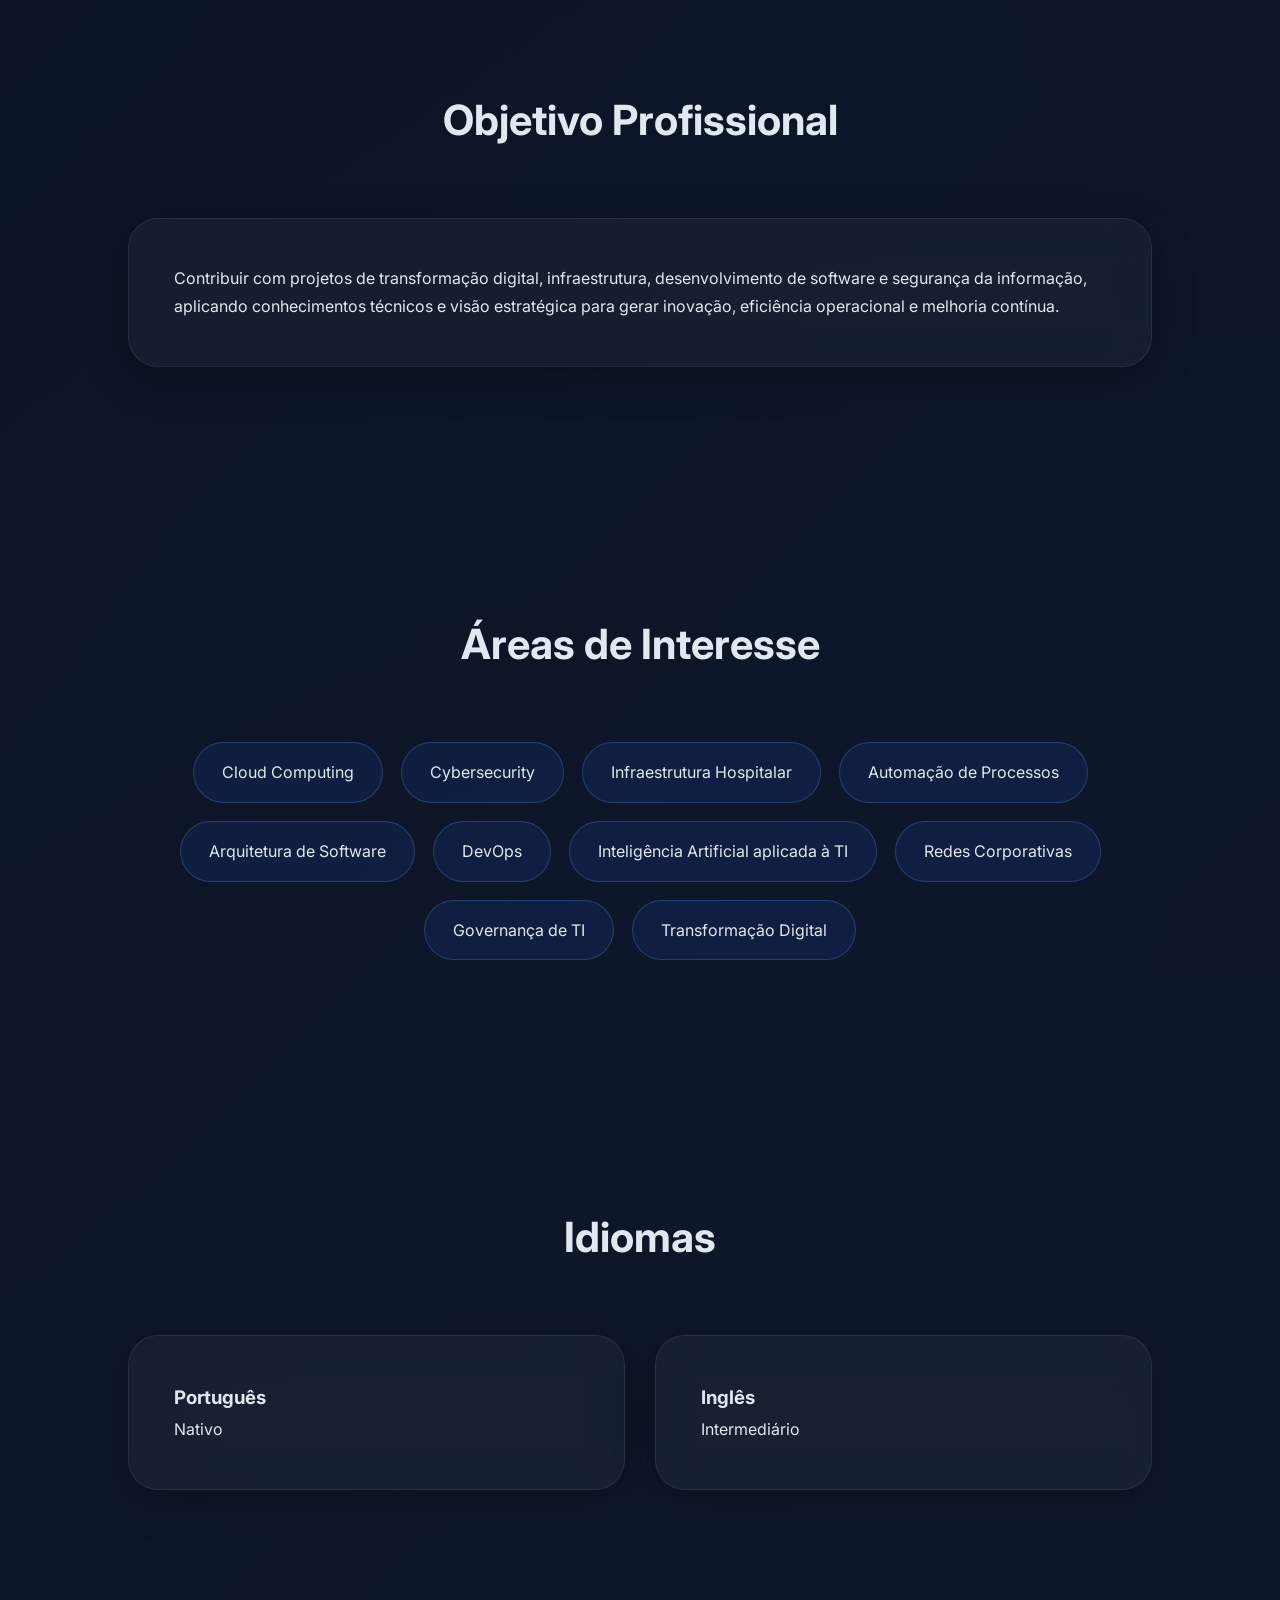
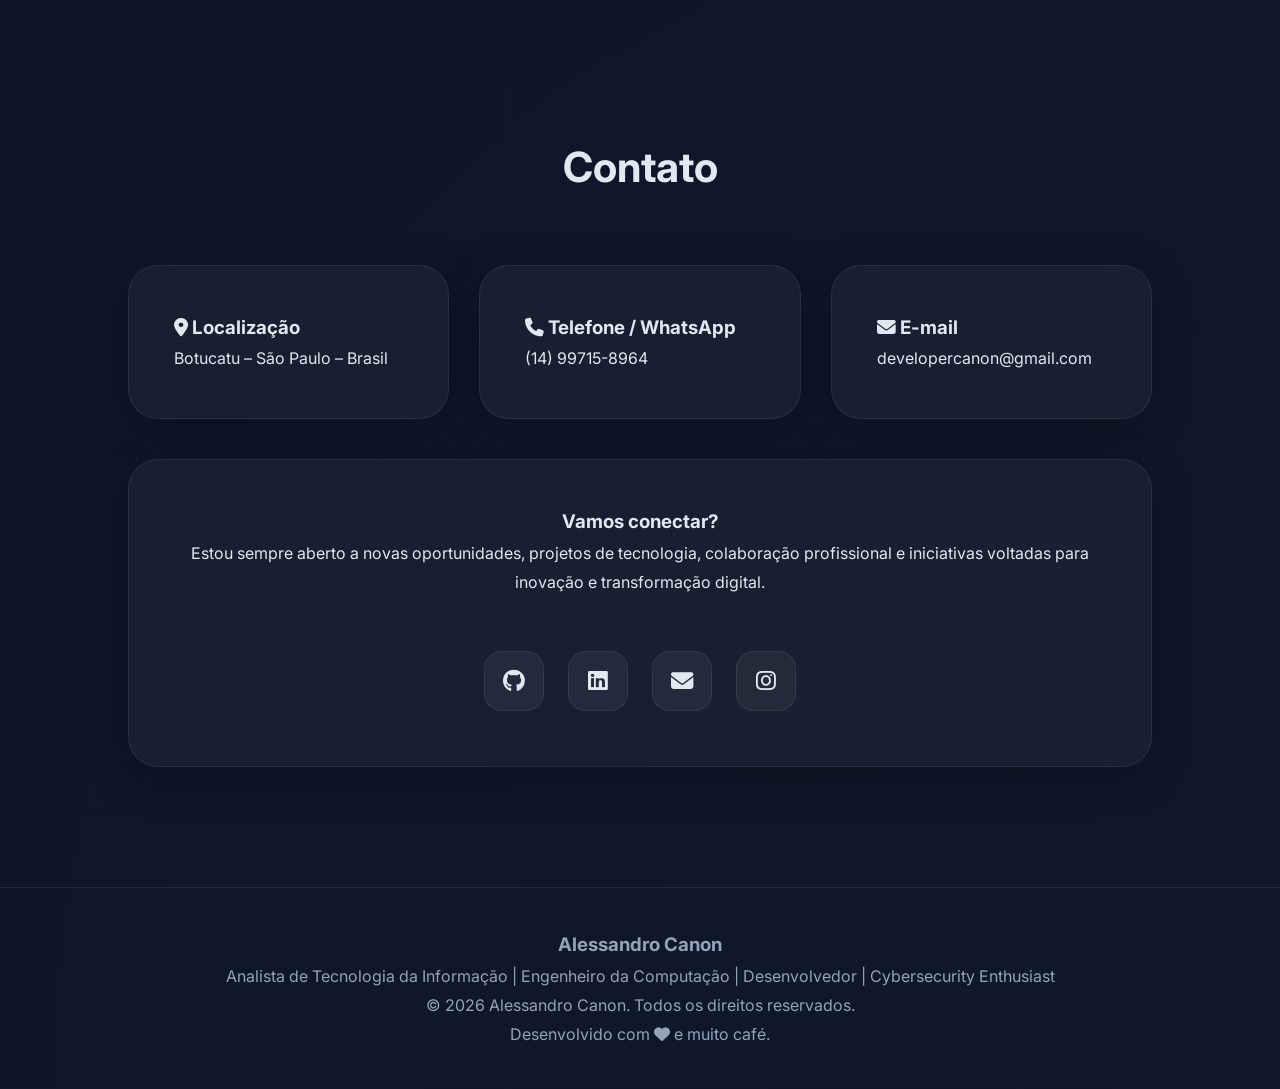
==== commit a43aa7a9: "Refactor index.html for improved portfolio presentation Updated meta tags and content in index.html " ====
--- a/index.html
+++ b/index.html
@@ -1,512 +1,820 @@
 <!DOCTYPE html>
-<html lang="pt-br">
+<html lang="pt-BR">
 
 <head>
-  
-  <meta charset="utf-8">
-  <meta name="viewport" content="width=device-width, initial-scale=1, shrink-to-fit=no">
-  <meta http-equiv="X-UA-Compatible" content="IE=edge">
-  <meta name="description" content="">
-  <meta name="author" content="Ivís Confessor">
-
-  <title>Canon | 👨🏽‍💻 < Desenvolvedor /> Apaixonado por Tecnologia ❤️</title>
-
-  <!-- Bootstrap core CSS -->
-  <link href="wwwroot/vendor/bootstrap/css/bootstrap.min.css" rel="stylesheet">
-
-  <!-- Custom fonts for this template -->
-  <link href="https://fonts.googleapis.com/css?family=Saira+Extra+Condensed:500,700" rel="stylesheet">
-  <link href="https://fonts.googleapis.com/css?family=Muli:400,400i,800,800i" rel="stylesheet">
-  <link href="wwwroot/vendor/fontawesome-free/css/all.min.css" rel="stylesheet">
-
-  <!-- Custom styles for this template -->
-  <link href="wwwroot/css/resume.min.css" rel="stylesheet">
-
-  <!-- Custom CSS Page -->
-  <link href="wwwroot/css/custom.css" rel="stylesheet" type="text/css" >
-
-  <!-- Favicon -->
-  <link rel="shortcut icon" href="wwwroot/img/canon.png" />
-
-  <style type="text/css">
-    html, body {
-      overflow-x: hidden;
-      overflow-y: auto;
-    }
-  </style>
+    <meta charset="UTF-8">
+    <meta
+        name="viewport"
+        content="width=device-width, initial-scale=1.0">
+
+    <meta
+        name="description"
+        content="Portfólio profissional de Alessandro Canon, Analista de Tecnologia da Informação, Engenheiro da Computação, Desenvolvedor e entusiasta em Cybersecurity.">
+
+    <meta
+        name="keywords"
+        content="Alessandro Canon, Tecnologia da Informação, Python, Cybersecurity, Infraestrutura, Redes, Desenvolvedor, DevOps">
+
+    <meta name="author" content="Alessandro Canon">
+
+    <title>
+        Alessandro Canon | Analista de Tecnologia
+    </title>
+
+    <link
+        rel="preconnect"
+        href="https://fonts.googleapis.com">
+
+    <link
+        rel="preconnect"
+        href="https://fonts.gstatic.com"
+        crossorigin>
+
+    <link
+        href="https://fonts.googleapis.com/css2?family=Inter:wght@300;400;500;600;700;800&display=swap"
+        rel="stylesheet">
+
+    <link
+        rel="stylesheet"
+        href="https://cdnjs.cloudflare.com/ajax/libs/font-awesome/6.6.0/css/all.min.css">
+
+    <link
+        rel="icon"
+        href="wwwroot/img/canon.png">
+
+    <link
+        rel="stylesheet"
+        href="wwwroot/css/style.css">
 </head>
 
-<body id="page-top">
-
-  <nav class="navbar navbar-expand-lg navbar-dark bg-primary fixed-top" id="sideNav">
-    
-    <a class="navbar-brand js-scroll-trigger" href="#page-top">
-      <span class="d-block d-lg-none">👨🏽‍💻 CanonVortigen.github.io</span>
-      <span class="d-none d-lg-block">
-        <img class="img-fluid img-profile rounded-circle mx-auto mb-2" src="wwwroot/img/canon.png" alt="Foto Alessandro">
-      </span>
-    </a>
-    
-    <button class="navbar-toggler" type="button" data-toggle="collapse" data-target="#navbarSupportedContent" aria-controls="navbarSupportedContent" aria-expanded="false" aria-label="Toggle navigation">
-      <span class="navbar-toggler-icon"></span>
-    </button>
-
-    <!-- <strong style="color: white; margin-right: 12rem;"> ⬅️ Menu</strong> -->
-    <div class="collapse navbar-collapse" id="navbarSupportedContent"> 
-      <ul class="navbar-nav">
-        <li class="nav-item">
-          <a class="nav-link js-scroll-trigger" href="#sobremim">Sobre</a>
-        </li>
-        <li class="nav-item">
-          <a class="nav-link js-scroll-trigger" href="#experiencia">Experiência</a>
-        </li>
-        <li class="nav-item">
-          <a class="nav-link js-scroll-trigger" href="#formacao">Formação</a>
-        </li>
-        <li class="nav-item">
-          <a class="nav-link js-scroll-trigger" href="#skills">Skills</a>
-        </li>
-        <!-- <li class="nav-item">
-          <a class="nav-link js-scroll-trigger" href="#blogartigotech">Blog Artigo Tech</a>
-        </li> -->
-        <li class="nav-item">
-          <a class="nav-link js-scroll-trigger" href="#premioscertificacoes">Prêmios e Certificações</a>
-        </li>
-        <li class="nav-item">
-          <a class="nav-link js-scroll-trigger" href="#recomendacoes">Recomendações</a>
-        </li>
-        <!-- <li class="nav-item">
-          <a class="nav-link js-scroll-trigger" href="#portifolio">Portifólio</a>
-        </li> -->
-      </ul>
-    </div>
-  </nav>
-
-  <div class="container-fluid p-0">
-
-    <!-- Sessão Sobre Mim -->
-    <section class="resume-section p-3 p-lg-5 d-flex align-items-center" id="sobremim">
-      <div class="w-100">
-        <h1 class="mb-0" style="font-size: 50px;">Alessandro de Oliveira
-          <span class="text-primary">Sebastião</span>          
+<body>
+
+<header class="hero">
+
+    <nav class="navbar">
+
+        <div class="logo">
+            CanonEngineer
+        </div>
+
+        <ul>
+            <li><a href="#sobre">Sobre</a></li>
+            <li><a href="#especialidades">Especialidades</a></li>
+            <li><a href="#experiencia">Experiência</a></li>
+            <li><a href="#formacao">Formação</a></li>
+            <li><a href="#projetos">Projetos</a></li>
+            <li><a href="#skills">Skills</a></li>
+            <li><a href="#certificacoes">Certificações</a></li>
+            <li><a href="#contato">Contato</a></li>
+        </ul>
+
+    </nav>
+
+    <div class="hero-content">
+
+        <img
+            src="wwwroot/img/1000077334-removebg-preview.jpg"
+            alt="Alessandro Canon"
+            class="profile">
+
+        <h1>
+            Alessandro de Oliveira
+            <span>Sebastião</span>
         </h1>
-        <h2 class="mb-0" style="font-size: 30px;">
-          <span class="text-primary">Botucatu/São Paulo - Telefone|Whatsapp: (14)997158964</span>          
-        </h2> 
-        <hr>         
-        <div style="font-weight: bold;">
-          <li class="nav-link" style="float: left;">                   
-              <title>Date and Time</title>
-              <SCRIPT LANGUAGE="JAVASCRIPT" >
-                  var now = new Date();
-                  var mName = now.getMonth() +1 ;
-                  var dName = now.getDay() +1;
-                  var dayNr = now.getDate();
-                  var yearNr=now.getYear();
-                  if(dName==1) {Day = "Domingo";}
-                  if(dName==2) {Day = "Segunda-feira";}
-                  if(dName==3) {Day = "Terça-feira";}
-                  if(dName==4) {Day = "Quarta-feira";}
-                  if(dName==5) {Day = "Quinta-feira";}
-                  if(dName==6) {Day = "Sexta-feira";}
-                  if(dName==7) {Day = "Sábado";}
-                  if(mName==1){Month = "Janeiro";}
-                  if(mName==2){Month = "Fevereiro";}
-                  if(mName==3){Month = "Março";}
-                  if(mName==4){Month = "Abril";}
-                  if(mName==5){Month = "Maio";}
-                  if(mName==6){Month = "Junho";}
-                  if(mName==7){Month = "Julho";}
-                  if(mName==8){Month = "Agosto";}
-                  if(mName==9){Month = "Setembro";}
-                  if(mName==10){Month = "Outubro";}
-                  if(mName==11){Month = "Novembro";}
-                  if(mName==12){Month = "Dezembro";}
-                  if(yearNr < 2000) {Year = 1900 + yearNr;}
-                  else {Year = yearNr;}
-                  var todaysDate =(" " + Day + ", " + dayNr + " de " + Month + " de " + Year);
-                  document.write('  '+todaysDate);
-              </SCRIPT></span> 
-              <SPAN ID="Clock">00:00:00</SPAN>
-              
-              <SCRIPT LANGUAGE="JavaScript">
-                  var Elem = document.getElementById("Clock");
-                  function Horario(){ 
-                  var Hoje = new Date(); 
-                  var Horas = Hoje.getHours(); 
-                  if(Horas < 10){ 
-                      Horas = "0"+Horas; 
-                  } 
-                  var Minutos = Hoje.getMinutes(); 
-                  if(Minutos < 10){ 
-                      Minutos = "0"+Minutos; 
-                  } 
-                  var Segundos = Hoje.getSeconds(); 
-                  if(Segundos < 10){ 
-                      Segundos = "0"+Segundos; 
-                  } 
-                  Elem.innerHTML = Horas+":"+Minutos+":"+Segundos; 
-                  } 
-                  window.setInterval("Horario()",1000);
-              </SCRIPT>                   
-          </li>               
-        </div>        
-        <div class="mb-5">         
-        </div><br>
-        <hr>
-        <p class="lead mb-5 sobre-mim">
-          Sou desenvolvedor com conhecimento em Python, Django, JavaScript, Mysql, Postgres, Html, Bootstrap, Css, Jquery and Nodejs. 
-          O meu canal no YouTube é onde tenho a oportunidade de compartilhar um pouco das minhas experiências de carreira, além de fazer algo que gosto muito, que é compartilhar conhecimento e está conectado com a Comunidade de Programação.
-          Acredito que nós, como seres humanos, não compramos “ideias”. Não tomamos decisões com base em características e benefícios. Tomamos decisões baseadas na emoção, no “sentimento” e na promessa de buscar sempre a perfeição, ou seja, a melhoria contínua. Inventamos quando estamos motivados. Nós inventamos isso quando estamos cativados e comprometidos a ponto de deixar tudo o que estamos fazendo e dizer: "Ah, sim. Quero isso para mim".
+
+        <h2>
+            Analista de Tecnologia da Informação
+        </h2>
+
+        <div class="current-badge">
+            🏥 Atualmente no HCFMB
+        </div>
+
+        <p class="hero-description">
+            Engenheiro da Computação • Desenvolvedor •
+            Cybersecurity Enthusiast • Infraestrutura •
+            Redes • Automação • Transformação Digital
         </p>
-        <div class="social-icons" id="customIconsContacts">
-          <a href="https://www.linkedin.com/in/alessandro-oliveira-canon-a9099a66" target="_blank">
-            <i class="fab fa-linkedin-in"></i>
-          </a>
-          <a href="https://github.com/CanonVortigen" target="_blank">
-            <i class="fab fa-github"></i>
-          </a>
-          <a href="https://www.instagram.com/developercanon/" target="_black">
-            <i class="fab fa-instagram"></i>
-          </a>
-          <a href="mailto:developercanon@gmail.com">
-            <i class="far fa-envelope"></i>
-          </a>         
-        </div>
-      </div>
-    </section>
-
-    <hr class="m-0" />
-
-    <!-- Sessão Experiência -->
-    <section class="resume-section p-3 p-lg-5 d-flex justify-content-center" id="experiencia">
-      <div class="w-100">
-        <h2 class="mb-5">Experiência</h2>
-
-        <div class="resume-item d-flex flex-column flex-md-row justify-content-between mb-5">
-          <div class="resume-content">
-            <h3 class="mb-0">Estágio na área de Análise e Desenvolvimento de Sistemas</h3>
-            <div class="subheading mb-3">Faculdade de Tecnologia de Botucatu</div>
-            <p>
-              Durante o estágio nesta organização o foco manteve-se no desenvolvimento e manutenção de sistemas computacionais apenas em tarefas backends. O estágio incluem a compreensão de linguagens de programação populares, bancos de dados, arquitetura de software e segurança da informação.
-              <br/><br/>
-              <strong>Tecnologias Utilizadas:</strong> Python, Django, JavaScript e Postgres.
-            </p>
-          </div>
-          <div class="resume-date text-md-right">
-            <span class="text-primary">Julho/2009 a Dezembro/2009</span>
-          </div>
-        </div>
-      </div>
-    </section>
-
-    <section class="resume-section p-3 p-lg-5 d-flex justify-content-center" id="experiencia">
-      <div class="w-100">        
-                
-          <div class="resume-item d-flex flex-column flex-md-row justify-content-between mb-5">
-              <div class="resume-content">
-                <h3 class="mb-0">Estágio na área de Engenharia da Computação</h3>
-                <div class="subheading mb-3">Fixomolde Metalurgica Tecnologia Em Setup Ltda</div>
-                <p>
-                  Antes do início de meu estágio, a empresa possuía projetos estratégicos voltados à modernização de sua infraestrutura tecnológica, visando ao aumento da produtividade e ao fortalecimento da segurança da informação. Contudo, tais iniciativas foram temporariamente suspensas em razão dos elevados custos de implantação. Com minha integração à equipe, iniciou-se um processo de reestruturação desses projetos, permitindo a revisão de estratégias e a proposição de soluções mais viáveis. Diversas sugestões apresentadas ao setor de Tecnologia da Informação foram incorporadas ao planejamento institucional, contribuindo para a implementação de melhorias significativas. O ambiente de trabalho era pautado na metodologia ágil Scrum, favorecendo a colaboração, a organização das atividades e o acompanhamento contínuo dos projetos. Esse contexto proporcionou uma experiência enriquecedora, marcada pela participação ativa em processos de inovação, desenvolvimento de soluções tecnológicas e aperfeiçoamento da infraestrutura organizacional.
-
-                  <br/><br/>
-                  <strong>Conhecimentos Utilizados:</strong> Diversos conhecimentos envolvendo inúmeras áreas da Tecnologia da Informação para trazer mobilidade e flexibidade para a empresa Fixomolde. O contexto apresentado logo acima foi o relatório final entregue a faculdade onde relata toda minha trajetória.
-                  <br/><br/>
-                  <strong>Ficha de Controle e Frequência de Estágio:</strong> <a href="https://github.com/CanonVortigen/CanonVortigen.github.io/blob/main/wwwroot/img/20240823-173655.pdf"> Acessar </a>              
-                </p>
-              </div>
-              <div class="resume-date text-md-right">
-                <span class="text-primary">Fevereiro/2024 a Agosto/2024</span>
-              </div>
+
+        <div class="socials">
+
+            <a
+                href="https://github.com/CanonEngineer"
+                target="_blank">
+                <i class="fab fa-github"></i>
+            </a>
+
+            <a
+                href="https://www.linkedin.com/in/alessandro-oliveira-canon-a9099a66"
+                target="_blank">
+                <i class="fab fa-linkedin"></i>
+            </a>
+
+            <a
+                href="mailto:developercanon@gmail.com">
+                <i class="fa-solid fa-envelope"></i>
+            </a>
+
+            <a
+                href="https://www.instagram.com/developercanon/"
+                target="_blank">
+                <i class="fab fa-instagram"></i>
+            </a>
+
+        </div>
+
+        <a
+            href="wwwroot/files/Alessandro_Canon_CV.pdf"
+            class="btn-download"
+            download>
+
+            Download CV
+
+        </a>
+
+    </div>
+
+</header>
+
+<section id="sobre">
+
+    <h2>
+        Resumo Executivo
+    </h2>
+
+    <div class="card">
+
+        <p>
+            Profissional de Tecnologia da Informação
+            com experiência em desenvolvimento de
+            software, infraestrutura, redes de
+            computadores, segurança da informação e
+            transformação digital.
+        </p>
+
+        <br>
+
+        <p>
+            Possui sólida formação acadêmica,
+            certificações em redes, segurança e
+            desenvolvimento, além de atuação em
+            projetos de modernização tecnológica,
+            automação de processos e melhoria
+            contínua.
+        </p>
+
+    </div>
+
+</section>
+
+<section class="stats">
+
+    <div class="stat-card">
+        <h3>15+</h3>
+        <p>Certificações</p>
+    </div>
+
+    <div class="stat-card">
+        <h3>3</h3>
+        <p>Graduações</p>
+    </div>
+
+    <div class="stat-card">
+        <h3>10+</h3>
+        <p>Tecnologias</p>
+    </div>
+
+    <div class="stat-card">
+        <h3>∞</h3>
+        <p>Aprendizado Contínuo</p>
+    </div>
+
+</section>
+<section id="especialidades">
+
+    <h2>Especialidades</h2>
+
+    <div class="badges">
+
+        <span>Infraestrutura de TI</span>
+        <span>Redes Corporativas</span>
+        <span>Cybersecurity</span>
+        <span>Python</span>
+        <span>Desenvolvimento Web</span>
+        <span>Linux</span>
+        <span>DevOps</span>
+        <span>Automação</span>
+        <span>Governança de TI</span>
+        <span>Banco de Dados</span>
+        <span>Transformação Digital</span>
+        <span>Suporte Corporativo</span>
+
+    </div>
+
+</section>
+
+<section id="experiencia">
+
+    <h2>Experiência Profissional</h2>
+
+    <div class="timeline">
+
+        <div class="timeline-card">
+
+            <span class="date">
+                Abril/2026 – Atual
+            </span>
+
+            <h3>
+                Analista de Tecnologia da Informação
+            </h3>
+
+            <h4>
+                Hospital das Clínicas da Faculdade de Medicina de Botucatu
+                (HCFMB)
+            </h4>
+
+            <p>
+                Atuação em infraestrutura de TI,
+                suporte a sistemas corporativos,
+                administração de redes,
+                segurança da informação,
+                automação de processos e melhoria
+                contínua dos serviços de tecnologia.
+            </p>
+
+            <br>
+
+            <strong>Principais atividades:</strong>
+
+            <ul>
+                <li>Suporte e administração de ambientes corporativos.</li>
+                <li>Infraestrutura e redes de computadores.</li>
+                <li>Segurança da informação.</li>
+                <li>Automação e melhoria de processos.</li>
+                <li>Suporte a sistemas institucionais.</li>
+                <li>Projetos de transformação digital.</li>
+            </ul>
+
+        </div>
+
+        <div class="timeline-card">
+
+            <span class="date">
+                Fevereiro/2024 – Agosto/2024
+            </span>
+
+            <h3>
+                Estágio em Engenharia da Computação
+            </h3>
+
+            <h4>
+                Fixomolde Metalúrgica Tecnologia em Setup Ltda
+            </h4>
+
+            <p>
+                Participação em projetos estratégicos
+                de modernização da infraestrutura
+                tecnológica da organização,
+                propondo soluções para aumento da
+                produtividade e segurança da informação.
+            </p>
+
+            <br>
+
+            <p>
+                O ambiente utilizava metodologia
+                ágil Scrum, proporcionando
+                experiência em inovação,
+                gestão de projetos e
+                desenvolvimento de soluções
+                tecnológicas.
+            </p>
+
+            <br>
+
+            <strong>Conhecimentos aplicados:</strong>
+
+            <ul>
+                <li>Infraestrutura de TI.</li>
+                <li>Segurança da Informação.</li>
+                <li>Gestão de Projetos.</li>
+                <li>Metodologias Ágeis.</li>
+                <li>Automação.</li>
+                <li>Suporte Corporativo.</li>
+            </ul>
+
+        </div>
+
+        <div class="timeline-card">
+
+            <span class="date">
+                Julho/2009 – Dezembro/2009
+            </span>
+
+            <h3>
+                Estágio em Análise e Desenvolvimento de Sistemas
+            </h3>
+
+            <h4>
+                Faculdade de Tecnologia de Botucatu
+            </h4>
+
+            <p>
+                Desenvolvimento e manutenção de
+                sistemas computacionais,
+                com foco em backend,
+                bancos de dados,
+                arquitetura de software e
+                segurança da informação.
+            </p>
+
+            <br>
+
+            <strong>Tecnologias utilizadas:</strong>
+
+            <ul>
+                <li>Python</li>
+                <li>Django</li>
+                <li>JavaScript</li>
+                <li>PostgreSQL</li>
+            </ul>
+
+        </div>
+
+    </div>
+
+</section>
+<section id="formacao">
+
+    <h2>Formação Acadêmica</h2>
+
+    <div class="grid">
+
+        <div class="card">
+
+            <h3>
+                Engenharia da Computação
+            </h3>
+
+            <h4>
+                Universidade Virtual do Estado de São Paulo (UNIVESP)
+            </h4>
+
+            <p>
+                Formação voltada para desenvolvimento de software,
+                hardware, redes de computadores, automação,
+                arquitetura de sistemas e inovação tecnológica.
+            </p>
+
+            <span class="date">
+                Março/2020 – Dezembro/2024
+            </span>
+
+        </div>
+
+        <div class="card">
+
+            <h3>
+                Pós-Graduação em Gestão de Negócios
+            </h3>
+
+            <h4>
+                Faculdade de Tecnologia de Botucatu (FATEC)
+            </h4>
+
+            <p>
+                Formação multidisciplinar com foco em gestão,
+                liderança, planejamento estratégico,
+                processos organizacionais e tomada de decisão.
+            </p>
+
+            <span class="date">
+                Março/2011 – Julho/2012
+            </span>
+
+        </div>
+
+        <div class="card">
+
+            <h3>
+                Tecnólogo em Análise e Desenvolvimento de Sistemas
+            </h3>
+
+            <h4>
+                Faculdade de Tecnologia de Botucatu (FATEC)
+            </h4>
+
+            <p>
+                Formação voltada ao desenvolvimento de sistemas,
+                banco de dados, arquitetura de software,
+                desenvolvimento web e segurança da informação.
+            </p>
+
+            <span class="date">
+                Agosto/2006 – Julho/2009
+            </span>
+
+        </div>
+
+    </div>
+
+</section>
+
+<section id="projetos">
+
+    <h2>Projetos em Destaque</h2>
+
+    <div class="grid">
+
+        <div class="card">
+
+            <h3>
+                Professional Scanner
+            </h3>
+
+            <p>
+                Ferramenta desenvolvida para análise,
+                monitoramento e gerenciamento de ambientes
+                computacionais.
+            </p>
+
+            <div class="badges">
+                <span>Python</span>
+                <span>Networking</span>
+                <span>Automation</span>
             </div>
-          </div>
-    </section>
-
-    <hr class="m-0" />
-
-    <!-- Sessão Formação -->
-    <section class="resume-section p-3 p-lg-5 d-flex align-items-center" id="formacao">
-      <div class="w-100">
-        <h2 class="mb-5">Graduação</h2>
-
-         <div class="resume-item d-flex flex-column flex-md-row justify-content-between mb-5">
-          <div class="resume-content">
-            <h3 class="mb-0">📍 Universide Virtual do Estado de São Paulo <small>(UNIVESP)</small></h3>
-            <div class="subheading mb-3">Engenharia da Computação</div>
-            <div>
-              <strong>🎓 Um pouco sobre a minha graduação ...</strong> <br /><br />
-
-              Nessa formação desenvolvemos habilidades para atuar com projetos e desenvolvimento de hardware, como processadores, CPU e até mesmo inovar nos periféricos que fazem parte dos computadores. Além disso, podemos trabalhar com suporte e gerenciamento de redes, programação de softwares e soluções de automação para indústria e comércio. <br /><br />
-              O profissional formado em Engenharia da Computação, será capaz de desenvolver, analisar, projetar, implementar 
-              e atualizar sistemas de informação de diferentes áreas.
+
+        </div>
+
+        <div class="card">
+
+            <h3>
+                Customize Veyon Project
+            </h3>
+
+            <p>
+                Estudos e customizações do sistema Veyon,
+                envolvendo monitoramento,
+                gerenciamento de laboratórios e
+                infraestrutura de redes.
+            </p>
+
+            <div class="badges">
+                <span>C++</span>
+                <span>Qt</span>
+                <span>Networking</span>
             </div>
-          </div>
-          <br />
-          <div class="resume-date text-md-right">
-            <span class="text-primary">Março 2020 - Dezembro 2024</span>
-          </div>
-        </div>
-
-         <div class="resume-item d-flex flex-column flex-md-row justify-content-between mb-5">
-          <div class="resume-content">
-            <h3 class="mb-0">📍 Faculdade de Tecnologia de Botucatu <small>(FATEC)</small></h3>
-            <div class="subheading mb-3">Pós Graduação em Gestão de Negócio</div>
-            <div>
-              <strong>🎓 Um pouco sobre a minha graduação ...</strong> <br /><br />
-
-              Gestão de negócios é a atuação, de forma técnica e analítica, em busca por soluções para os problemas organizacionais e para alcançar os objetivos traçados por uma organização. <br /><br />
-              O profissional formado em Gestão de Negócio tem uma função multidisciplinar e com visão holística sobre o negócio, que envolve desde um olhar para as funções mais estratégicas, até o uso de competências mais específicas, como marketing, finanças, pensamento computacional, liderança e trabalho em equipe.
+
+        </div>
+
+        <div class="card">
+
+            <h3>
+                Portfólio Profissional
+            </h3>
+
+            <p>
+                Desenvolvimento de soluções web modernas,
+                responsivas e focadas em experiência
+                do usuário.
+            </p>
+
+            <div class="badges">
+                <span>HTML5</span>
+                <span>CSS3</span>
+                <span>JavaScript</span>
             </div>
-          </div>
-          <br />
-          <div class="resume-date text-md-right">
-            <span class="text-primary">Março 2011 - Julho 2012</span>
-          </div>
-        </div>
-        
-        <div class="resume-item d-flex flex-column flex-md-row justify-content-between mb-5">
-          <div class="resume-content">
-            <h3 class="mb-0">📍 Faculdade de Tecnologia de Botucatu <small>(FATEC)</small></h3>
-            <div class="subheading mb-3">Tecnólogo, Análise e Desenvolvimento de Sistemas</div>
-            <div>
-              <strong>🎓 Um pouco sobre a minha graduação ...</strong> <br /><br />
-
-              A Análise e Desenvolvimento de Sistemas é o processo de criação de softwares para empresas, desde análise de necessidades até design, codificação, testes e documentação. <br /><br />
-              O profissional formado em Análise e Desenvolvimento de Sistemas, será capaz de atuar no desenvolvimento e manutenção de sistemas computacionais. O aprendizado incluem a compreensão de linguagens de programação populares, bancos de dados, desenvolvimento web, arquitetura de software e segurança da informação.
-            </div>
-          </div>
-          <br />
-          <div class="resume-date text-md-right">
-            <span class="text-primary">Agosto 2006 - Julho 2009</span>
-          </div>
-        </div>
-
-      </div>
-    </section>
-
-    <hr class="m-0" />
-
-    <!-- Skills -->
-    <section class="resume-section p-3 p-lg-5 d-flex align-items-center" id="skills">
-      <div class="w-100">
-        <h2 class="mb-5">Skills</h2>
-
-        <div class="subheading mb-3">Desenvolvimento de Software | Tecnologias</div>
-        <ul class="list-inline dev-icons">
-          <li class="list-inline-item">
-            <img align="center" alt="HTML" height="50" width="60" src="https://raw.githubusercontent.com/devicons/devicon/master/icons/html5/html5-original.svg">
-          </li>
-          <li class="list-inline-item">
-             <img align="center" alt="CSS" height="50" width="60" src="https://raw.githubusercontent.com/devicons/devicon/master/icons/css3/css3-original.svg">
-          </li>
-          <li class="list-inline-item">
-             <img align="center" alt="JAVASCRIPT" height="50" width="60" src="https://cdn.jsdelivr.net/gh/devicons/devicon/icons/javascript/javascript-original.svg" />
-          </li>
-          <li class="list-inline-item">
-            <img align="center" alt="JQUERY" height="50" width="60" src="https://cdn.jsdelivr.net/gh/devicons/devicon/icons/jquery/jquery-original.svg" />
-          </li> 
-          <li class="list-inline-item">
-             <img align="center" alt="NODEJS" height="50" width="60" src="https://cdn.jsdelivr.net/gh/devicons/devicon/icons/nodejs/nodejs-original.svg" />
-          </li> 
-          <li class="list-inline-item">
-            <img align="center" alt="BOOTSTRAP" height="50" width="60" src="https://cdn.jsdelivr.net/gh/devicons/devicon/icons/bootstrap/bootstrap-plain-wordmark.svg" /> 
-          </li>
-          <li class="list-inline-item">
-            <img align="center" alt="PYTHON" height="50" width="60" src="https://raw.githubusercontent.com/devicons/devicon/master/icons/python/python-original.svg">
-          </li> 
-          <li class="list-inline-item">
-            <img align="center" alt="DJANGO" height="50" width="60" src="https://cdn.jsdelivr.net/gh/devicons/devicon/icons/django/django-plain.svg" />
-          </li> 
-          <li class="list-inline-item">
-            <img align="center" alt="APACHE" height="50" width="60" src="https://cdn.jsdelivr.net/gh/devicons/devicon/icons/apache/apache-original.svg" />
-          </li> 
-          <li class="list-inline-item">
-            <img align="center" alt="DOCKER" height="50" width="60" src="https://cdn.jsdelivr.net/gh/devicons/devicon/icons/docker/docker-original.svg" />
-          </li> 
-          <li class="list-inline-item">
-            <img align="center" alt="GIT" height="50" width="60" src="https://cdn.jsdelivr.net/gh/devicons/devicon/icons/git/git-original.svg" />
-          </li> 
-          <li class="list-inline-item">
-            <img align="center" alt="MYSQL" height="50" width="60" src="https://cdn.jsdelivr.net/gh/devicons/devicon/icons/mysql/mysql-original.svg" />
-          </li>
-          <li class="list-inline-item">
-            <img align="center" alt="NGINX" height="50" width="60" src="https://cdn.jsdelivr.net/gh/devicons/devicon/icons/nginx/nginx-original.svg" />
-          </li>
-          <li class="list-inline-item">
-            <img align="center" alt="POSTGRES" height="50" width="60" src="https://cdn.jsdelivr.net/gh/devicons/devicon/icons/postgresql/postgresql-original.svg" />
-          </li>
-          <li class="list-inline-item">
-            <img align="center" alt="SQLITE" height="50" width="60" src="https://cdn.jsdelivr.net/gh/devicons/devicon/icons/sqlite/sqlite-original.svg" />
-          </li> 
-        </ul>
-
-        <!-- <div class="subheading mb-3">Certificações</div>
-        <ul class="fa-ul mb-0">
-          <li>
-            <i class="fa-li fa fa-check"></i>
-            Scrum Fundamentals Certified - SFC™</li>
-          <li>
-            <i class="fa-li fa fa-check"></i>
-            C# 7 com ADO.NET</li>
-          <li>
-            <i class="fa-li fa fa-check"></i>
-            Crie bot através de Web Scraping, Crawling com C# e Selenium</li>
-          <li>
-            <i class="fa-li fa fa-check"></i>
-            Fundamentos de Governança de TI</li>
-          <li>
-            <i class="fa-li fa fa-check"></i>
-            Segurança Em Tecnologia da Informação</li>
-        </ul> -->
-      </div>
-    </section>
-
-    <!-- <hr class="m-0">
-
-    <section class="resume-section p-3 p-lg-5 d-flex align-items-center" id="blogartigotech">
-      <div class="w-100">
-        <h2 class="mb-5">Blog Artigo Tech</h2>
-        <p>Acesse o Blog Artigo Tech no Medium clicando em <strong>"ArtigoTech - Medium"</strong> 🔽 </p>
-        <iframe src='https://www.sociablekit.com/app/embed/46628' frameborder='0' width='100%' height='1000'></iframe>
-      </div>
-    </section> -->
-
-    <hr class="m-0" />
-
-    <!-- Sessão Prêmios e Certificações -->
-    <section class="resume-section p-3 p-lg-5 d-flex align-items-center" id="premioscertificacoes">
-      <div class="w-100">
-        <h2 class="mb-5">Prêmios &amp; Certificações</h2>
-        <ul class="fa-ul mb-0">
-          <li>
-            <i class="fa-li fa fa-trophy text-warning"></i>
-            Cisco It Essentials</li>
-          <li>
-            <i class="fa-li fa fa-trophy text-warning"></i>
-            CCNA1: Introduction to Networks</li>
-          <li>
-            <i class="fa-li fa fa-trophy text-warning"></i>
-            CCNA2: Switching, Routing, and Wireless Essentials</li>
-          <li>
-            <i class="fa-li fa fa-trophy text-warning"></i>
-            CCNA3: Enterprise Networking, Security, and Automation</li>
-          <li>
-            <i class="fa-li fa fa-trophy text-warning"></i>
-            Cyber Security Foundation Professional Certificate - CSFPC™</li>
-          <li>
-            <li>
-            <i class="fa-li fa fa-trophy text-warning"></i>
-            CyberOps Associate</li>
-          <li>
-          <li>
-            <i class="fa-li fa fa-trophy text-warning"></i>
-            JavaScript Essentials (JSE)</li>
-          <li>
-          <li>
-            <i class="fa-li fa fa-trophy text-warning"></i>
-            PCAP: Programming Essentials in Python</li>
-          <li>
-          <li>
-            <i class="fa-li fa fa-trophy text-warning"></i>
-            DevOps Essentials Professional Certificate (DEPC)</li>
-          <li>
-          <li>
-            <i class="fa-li fa fa-trophy text-warning"></i>
-            Python Course Udemy</li>
-          <li>
-          <li>
-            <i class="fa-li fa fa-trophy text-warning"></i>
-            JavaScript Course Hcode</li>
-          <li>
-          <li>
-            <i class="fa-li fa fa-trophy text-warning"></i>
-            Ingles </li>
-          <li>            
-        </ul>
-      </div>
-    </section>
-
-    <hr class="m-0" />
-
-    <!-- Sessão Recomendações -->
-    <section class="resume-section p-3 p-lg-5 d-flex align-items-center" id="recomendacoes">
-      <div class="w-100">
-        <h2 class="mb-5">Recomendações</h2>
-        <div>
-          <img class="img-fluid img-profile rounded-circle mx-auto mb-2" style="width: 70px;" src="wwwroot/img/default-profile.jpg" alt="Foto Maicon Freitas Junior">
-          <a href="" target="_blank"><p><strong>Maicon Freitas Junior</strong> <br/><small>Desenvolvedor Full Stack Python | Engenheiro da Computação</small></p></a>
-          <p>
-            Tive a oportunidade de trabalhar com o Alessandro em alguns projetos realizados no estágio.
-            <br />
-            Desde o início se demonstrou dedicado, interessado e sempre disponível a ajudar.
-            <br />
-            Atuamos em projetos que nem sempre utilizavam tecnologias de ponta e mesmo assim Alessandro demonstrou interesse em aprender.
-            <br />
-            Alessandro, obrigado pela parceria e comprometimento em todas as entregas.
-          </p>
-        </div>
-        
-    </section>
-
-    <section class="resume-section p-3 p-lg-5 d-flex align-items-center" id="recomendacoes">
-      <div class="w-100">        
-        <div>
-          <img class="img-fluid img-profile rounded-circle mx-auto mb-2" style="width: 70px;" src="wwwroot/img/default-profile.jpg" alt="Foto Thomas Pimentel">
-          <a href="" target="_blank"><p><strong>Daniel Gomes da Silva</strong> <br/><small>Desenvolvedor Full Stack JavaScript | Engenheiro da Computação</small></p></a>
-          <p>
-            Acompanhei toda a trajetória do Alessandro na Empresa Fixomolde.
-            <br />
-            Posso afirmar que ele alcançou níveis ótimos de desempenho e performance e trouxe grandes avanços para o setor de Tecnologia da Informação.
-            <br />
-            Mostrou um interesse verdadeiro nos colaboradores e em encontrar soluções para seus problemas. É hábil e criativo para encontrar soluções para obstáculos.
-            <br />
-            Alessandro, obrigado pelas grandes inovações que você buscou e trouxe para a empresa.
-          </p>
-        </div>
-        
-    </section>
-
-    <!-- <hr class="m-0" /> -->
-
-    <!-- Sessão Portifólio -->
-    <!-- <section class="resume-section p-3 p-lg-5 d-flex align-items-center" id="portifolio">
-      <div class="w-100">
-        <h2 class="mb-5">Portifólio</h2>
-        <p>Descreva um pouco a sessão (Possibilidade de fazer outra página)!</p>
-        <a href="https://www.google.com.br/">Teste Link</a>
-        </div>
-      </div>
-    </section> -->
-  </div>
-
-  <!-- Widget VLibras -->
-  <div vw class="enabled">
-    <div vw-access-button class="active"></div>
+
+        </div>
+
+    </div>
+
+</section>
+
+<section id="skills">
+
+    <h2>Skills</h2>
+
+    <div class="badges">
+
+        <span>Python</span>
+        <span>Django</span>
+        <span>JavaScript</span>
+        <span>Node.js</span>
+        <span>HTML5</span>
+        <span>CSS3</span>
+        <span>Bootstrap</span>
+        <span>jQuery</span>
+
+        <span>Docker</span>
+        <span>Git</span>
+        <span>Apache</span>
+        <span>Nginx</span>
+
+        <span>PostgreSQL</span>
+        <span>MySQL</span>
+        <span>SQLite</span>
+
+        <span>Linux</span>
+        <span>Cybersecurity</span>
+        <span>Networking</span>
+        <span>DevOps</span>
+
+        <span>Infraestrutura</span>
+        <span>Automação</span>
+        <span>Scrum</span>
+        <span>Governança de TI</span>
+
+    </div>
+
+</section>
+<section id="certificacoes">
+
+    <h2>Prêmios & Certificações</h2>
+
+    <div class="grid">
+
+        <div class="card">Cisco IT Essentials</div>
+
+        <div class="card">
+            CCNA1: Introduction to Networks
+        </div>
+
+        <div class="card">
+            CCNA2: Switching, Routing and Wireless Essentials
+        </div>
+
+        <div class="card">
+            CCNA3: Enterprise Networking, Security and Automation
+        </div>
+
+        <div class="card">
+            Cyber Security Foundation Professional Certificate (CSFPC™)
+        </div>
+
+        <div class="card">
+            CyberOps Associate
+        </div>
+
+        <div class="card">
+            JavaScript Essentials (JSE)
+        </div>
+
+        <div class="card">
+            PCAP: Programming Essentials in Python
+        </div>
+
+        <div class="card">
+            DevOps Essentials Professional Certificate (DEPC)
+        </div>
+
+        <div class="card">
+            Python Course - Udemy
+        </div>
+
+        <div class="card">
+            JavaScript Course - Hcode
+        </div>
+
+        <div class="card">
+            Inglês
+        </div>
+
+    </div>
+
+</section>
+
+<section id="objetivo">
+
+    <h2>Objetivo Profissional</h2>
+
+    <div class="card">
+
+        <p>
+            Contribuir com projetos de transformação digital,
+            infraestrutura, desenvolvimento de software e
+            segurança da informação, aplicando conhecimentos
+            técnicos e visão estratégica para gerar inovação,
+            eficiência operacional e melhoria contínua.
+        </p>
+
+    </div>
+
+</section>
+
+<section id="interesses">
+
+    <h2>Áreas de Interesse</h2>
+
+    <div class="badges">
+
+        <span>Cloud Computing</span>
+
+        <span>Cybersecurity</span>
+
+        <span>Infraestrutura Hospitalar</span>
+
+        <span>Automação de Processos</span>
+
+        <span>Arquitetura de Software</span>
+
+        <span>DevOps</span>
+
+        <span>Inteligência Artificial aplicada à TI</span>
+
+        <span>Redes Corporativas</span>
+
+        <span>Governança de TI</span>
+
+        <span>Transformação Digital</span>
+
+    </div>
+
+</section>
+
+<section id="idiomas">
+
+    <h2>Idiomas</h2>
+
+    <div class="grid">
+
+        <div class="card">
+
+            <h3>Português</h3>
+
+            <p>Nativo</p>
+
+        </div>
+
+        <div class="card">
+
+            <h3>Inglês</h3>
+
+            <p>Intermediário</p>
+
+        </div>
+
+    </div>
+
+</section>
+<section id="contato">
+
+    <h2>Contato</h2>
+
+    <div class="grid">
+
+        <div class="card">
+
+            <h3>
+                <i class="fa-solid fa-location-dot"></i>
+                Localização
+            </h3>
+
+            <p>
+                Botucatu – São Paulo – Brasil
+            </p>
+
+        </div>
+
+        <div class="card">
+
+            <h3>
+                <i class="fa-solid fa-phone"></i>
+                Telefone / WhatsApp
+            </h3>
+
+            <p>
+                (14) 99715-8964
+            </p>
+
+        </div>
+
+        <div class="card">
+
+            <h3>
+                <i class="fa-solid fa-envelope"></i>
+                E-mail
+            </h3>
+
+            <p>
+                developercanon@gmail.com
+            </p>
+
+        </div>
+
+    </div>
+
+    <div
+        class="card"
+        style="
+            margin-top:40px;
+            text-align:center;
+        ">
+
+        <h3>
+            Vamos conectar?
+        </h3>
+
+        <p>
+            Estou sempre aberto a novas oportunidades,
+            projetos de tecnologia, colaboração profissional
+            e iniciativas voltadas para inovação e
+            transformação digital.
+        </p>
+
+        <div class="socials">
+
+            <a
+                href="https://github.com/CanonEngineer"
+                target="_blank"
+                aria-label="GitHub">
+                <i class="fab fa-github"></i>
+            </a>
+
+            <a
+                href="https://www.linkedin.com/in/alessandro-oliveira-canon-a9099a66"
+                target="_blank"
+                aria-label="LinkedIn">
+                <i class="fab fa-linkedin"></i>
+            </a>
+
+            <a
+                href="mailto:developercanon@gmail.com"
+                aria-label="E-mail">
+                <i class="fa-solid fa-envelope"></i>
+            </a>
+
+            <a
+                href="https://www.instagram.com/developercanon/"
+                target="_blank"
+                aria-label="Instagram">
+                <i class="fab fa-instagram"></i>
+            </a>
+
+        </div>
+
+    </div>
+
+</section>
+
+<footer>
+
+    <div class="footer-content">
+
+        <h3>
+            Alessandro Canon
+        </h3>
+
+        <p>
+            Analista de Tecnologia da Informação |
+            Engenheiro da Computação |
+            Desenvolvedor |
+            Cybersecurity Enthusiast
+        </p>
+
+        <p>
+            © 2026 Alessandro Canon.
+            Todos os direitos reservados.
+        </p>
+
+        <p>
+            Desenvolvido com
+            <i class="fa-solid fa-heart"></i>
+            e muito café.
+        </p>
+
+    </div>
+
+</footer>
+
+<!-- VLibras -->
+<div vw class="enabled">
+    <div
+        vw-access-button
+        class="active">
+    </div>
+
     <div vw-plugin-wrapper>
-      <div class="vw-plugin-top-wrapper"></div>
-    </div>
-  </div>
-  <script src="https://vlibras.gov.br/app/vlibras-plugin.js"></script>
-  <script>
-    new window.VLibras.Widget('https://vlibras.gov.br/app');
-  </script>
-
-  <!-- Bootstrap core JavaScript -->
-  <script src="wwwroot/vendor/jquery/jquery.min.js"></script>
-  <script src="wwwroot/vendor/bootstrap/js/bootstrap.bundle.min.js"></script>
-
-  <!-- Plugin JavaScript -->
-  <script src="wwwroot/vendor/jquery-easing/jquery.easing.min.js"></script>
-
-  <!-- Custom scripts for this template -->
-  <script src="wwwroot/js/resume.min.js"></script>
-
-  <script>
-    $(document).ready(function(){
-      $('[data-toggle="tooltip"]').tooltip();
-    });
-  </script>  
+        <div
+            class="vw-plugin-top-wrapper">
+        </div>
+    </div>
+</div>
+
+<script
+    src="https://vlibras.gov.br/app/vlibras-plugin.js">
+</script>
+
+<script>
+new window.VLibras.Widget(
+    'https://vlibras.gov.br/app'
+);
+</script>
+
+<script
+    src="wwwroot/js/script.js">
+</script>
+
 </body>
-
 </html>
--- a/wwwroot/css/style.css
+++ b/wwwroot/css/style.css
@@ -0,0 +1,443 @@
+/* =========================
+   RESET
+========================= */
+
+* {
+    margin: 0;
+    padding: 0;
+    box-sizing: border-box;
+}
+
+html {
+    scroll-behavior: smooth;
+}
+
+body {
+    font-family: 'Inter', sans-serif;
+    background:
+        radial-gradient(circle at top left, #1e3a8a, transparent 40%),
+        radial-gradient(circle at bottom right, #0f172a, transparent 40%),
+        linear-gradient(135deg, #020617, #0f172a);
+    color: #e2e8f0;
+    line-height: 1.8;
+    overflow-x: hidden;
+}
+
+/* =========================
+   SCROLLBAR
+========================= */
+
+::-webkit-scrollbar {
+    width: 10px;
+}
+
+::-webkit-scrollbar-track {
+    background: #020617;
+}
+
+::-webkit-scrollbar-thumb {
+    background: #2563eb;
+    border-radius: 20px;
+}
+
+/* =========================
+   NAVBAR
+========================= */
+
+.navbar {
+    position: fixed;
+    top: 0;
+    width: 100%;
+    padding: 22px 10%;
+    display: flex;
+    justify-content: space-between;
+    align-items: center;
+    background: rgba(2, 6, 23, .85);
+    backdrop-filter: blur(15px);
+    z-index: 999;
+    border-bottom: 1px solid rgba(255,255,255,.08);
+}
+
+.logo {
+    font-size: 1.4rem;
+    font-weight: 800;
+    color: #60a5fa;
+    letter-spacing: 1px;
+}
+
+.navbar ul {
+    display: flex;
+    list-style: none;
+    gap: 35px;
+}
+
+.navbar a {
+    color: #cbd5e1;
+    text-decoration: none;
+    font-weight: 500;
+    transition: .3s;
+}
+
+.navbar a:hover {
+    color: #60a5fa;
+}
+
+/* =========================
+   HERO
+========================= */
+
+.hero {
+    min-height: 100vh;
+    display: flex;
+    justify-content: center;
+    align-items: center;
+    padding: 140px 10%;
+    text-align: center;
+}
+
+.hero-content {
+    max-width: 1000px;
+}
+
+.profile {
+    width: 220px;
+    height: 220px;
+    object-fit: cover;
+    border-radius: 50%;
+    border: 5px solid #2563eb;
+    box-shadow:
+        0 0 40px rgba(37,99,235,.4),
+        0 0 100px rgba(37,99,235,.2);
+    margin-bottom: 40px;
+}
+
+.hero h1 {
+    font-size: 4rem;
+    font-weight: 800;
+}
+
+.hero h1 span {
+    color: #60a5fa;
+}
+
+.hero h2 {
+    margin-top: 15px;
+    color: #94a3b8;
+    font-weight: 500;
+}
+
+.hero p {
+    margin-top: 25px;
+    color: #cbd5e1;
+    max-width: 800px;
+    margin-left: auto;
+    margin-right: auto;
+}
+
+/* =========================
+   REDES SOCIAIS
+========================= */
+
+.socials {
+    margin-top: 45px;
+}
+
+.socials a {
+    width: 60px;
+    height: 60px;
+    background: rgba(255,255,255,.05);
+    border: 1px solid rgba(255,255,255,.08);
+    border-radius: 18px;
+    display: inline-flex;
+    justify-content: center;
+    align-items: center;
+    margin: 10px;
+    color: #e2e8f0;
+    font-size: 1.4rem;
+    text-decoration: none;
+    transition: .4s;
+}
+
+.socials a:hover {
+    transform: translateY(-10px);
+    background: #2563eb;
+}
+
+/* =========================
+   SECTIONS
+========================= */
+
+section {
+    padding: 120px 10%;
+}
+
+section h2 {
+    text-align: center;
+    font-size: 2.6rem;
+    margin-bottom: 60px;
+}
+
+/* =========================
+   CARDS
+========================= */
+
+.card {
+    background: rgba(255,255,255,.04);
+    backdrop-filter: blur(20px);
+    border: 1px solid rgba(255,255,255,.08);
+    border-radius: 30px;
+    padding: 45px;
+    box-shadow:
+        0 10px 40px rgba(0,0,0,.25);
+}
+
+/* =========================
+   STATS
+========================= */
+
+.stats {
+    display: grid;
+    grid-template-columns: repeat(auto-fit, minmax(220px,1fr));
+    gap: 30px;
+}
+
+.stat-card {
+    background: rgba(255,255,255,.04);
+    border-radius: 30px;
+    padding: 40px;
+    text-align: center;
+    border: 1px solid rgba(255,255,255,.08);
+    transition: .4s;
+}
+
+.stat-card:hover {
+    transform: translateY(-10px);
+}
+
+.stat-card h3 {
+    font-size: 3rem;
+    color: #60a5fa;
+}
+
+/* =========================
+   TIMELINE
+========================= */
+
+.timeline {
+    position: relative;
+    max-width: 1000px;
+    margin: auto;
+}
+
+.timeline::before {
+    content: '';
+    position: absolute;
+    left: 25px;
+    top: 0;
+    width: 4px;
+    height: 100%;
+    background: #2563eb;
+}
+
+.timeline-card {
+    background: rgba(255,255,255,.04);
+    border: 1px solid rgba(255,255,255,.08);
+    padding: 35px;
+    margin-bottom: 40px;
+    border-radius: 25px;
+    margin-left: 80px;
+    position: relative;
+    transition: .4s;
+}
+
+.timeline-card:hover {
+    transform: translateY(-6px);
+}
+
+.timeline-card::before {
+    content: '';
+    width: 20px;
+    height: 20px;
+    background: #60a5fa;
+    border-radius: 50%;
+    position: absolute;
+    left: -66px;
+    top: 40px;
+    box-shadow: 0 0 25px #60a5fa;
+}
+
+.timeline-card h3 {
+    color: #60a5fa;
+    margin-bottom: 10px;
+}
+
+.timeline-card h4 {
+    color: #cbd5e1;
+    margin-bottom: 20px;
+}
+
+.date {
+    color: #94a3b8;
+    font-size: .95rem;
+}
+
+/* =========================
+   GRID
+========================= */
+
+.grid {
+    display: grid;
+    grid-template-columns: repeat(auto-fit,minmax(320px,1fr));
+    gap: 30px;
+}
+
+/* =========================
+   SKILLS
+========================= */
+
+.badges {
+    display: flex;
+    flex-wrap: wrap;
+    justify-content: center;
+    gap: 18px;
+}
+
+.badges span {
+    background: rgba(37,99,235,.12);
+    border: 1px solid rgba(96,165,250,.25);
+    padding: 15px 28px;
+    border-radius: 40px;
+    transition: .4s;
+}
+
+.badges span:hover {
+    background: #2563eb;
+    transform: translateY(-5px);
+}
+
+/* =========================
+   FOOTER
+========================= */
+
+footer {
+    padding: 40px;
+    text-align: center;
+    color: #94a3b8;
+    border-top: 1px solid rgba(255,255,255,.08);
+}
+
+/* =========================
+   ANIMAÇÕES
+========================= */
+
+.card,
+.timeline-card,
+.stat-card,
+.badges span {
+    animation: fadeUp .8s ease;
+}
+
+@keyframes fadeUp {
+    from {
+        opacity: 0;
+        transform: translateY(30px);
+    }
+    to {
+        opacity: 1;
+        transform: translateY(0);
+    }
+}
+
+/* =========================
+   RESPONSIVO
+========================= */
+
+@media (max-width: 992px) {
+
+    .navbar {
+        padding: 20px;
+        flex-direction: column;
+        gap: 20px;
+    }
+
+    .navbar ul {
+        flex-wrap: wrap;
+        justify-content: center;
+        gap: 18px;
+    }
+
+    .hero h1 {
+        font-size: 2.7rem;
+    }
+
+    .hero h2 {
+        font-size: 1.3rem;
+    }
+
+    section {
+        padding: 100px 7%;
+    }
+
+    .timeline-card {
+        margin-left: 60px;
+    }
+
+    .timeline::before {
+        left: 15px;
+    }
+
+    .timeline-card::before {
+        left: -56px;
+    }
+}
+
+@media (max-width: 768px) {
+
+    .profile {
+        width: 180px;
+        height: 180px;
+    }
+
+    .hero h1 {
+        font-size: 2.2rem;
+    }
+
+    .hero p {
+        font-size: .95rem;
+    }
+
+    section h2 {
+        font-size: 2rem;
+    }
+
+    .card {
+        padding: 30px;
+    }
+
+    .timeline-card {
+        margin-left: 45px;
+        padding: 25px;
+    }
+}
+
+@media (max-width: 480px) {
+
+    .navbar ul {
+        display: none;
+    }
+
+    .hero {
+        padding-top: 180px;
+    }
+
+    .socials a {
+        width: 50px;
+        height: 50px;
+        font-size: 1.1rem;
+    }
+
+    .badges span {
+        padding: 12px 20px;
+        font-size: .9rem;
+    }
+}
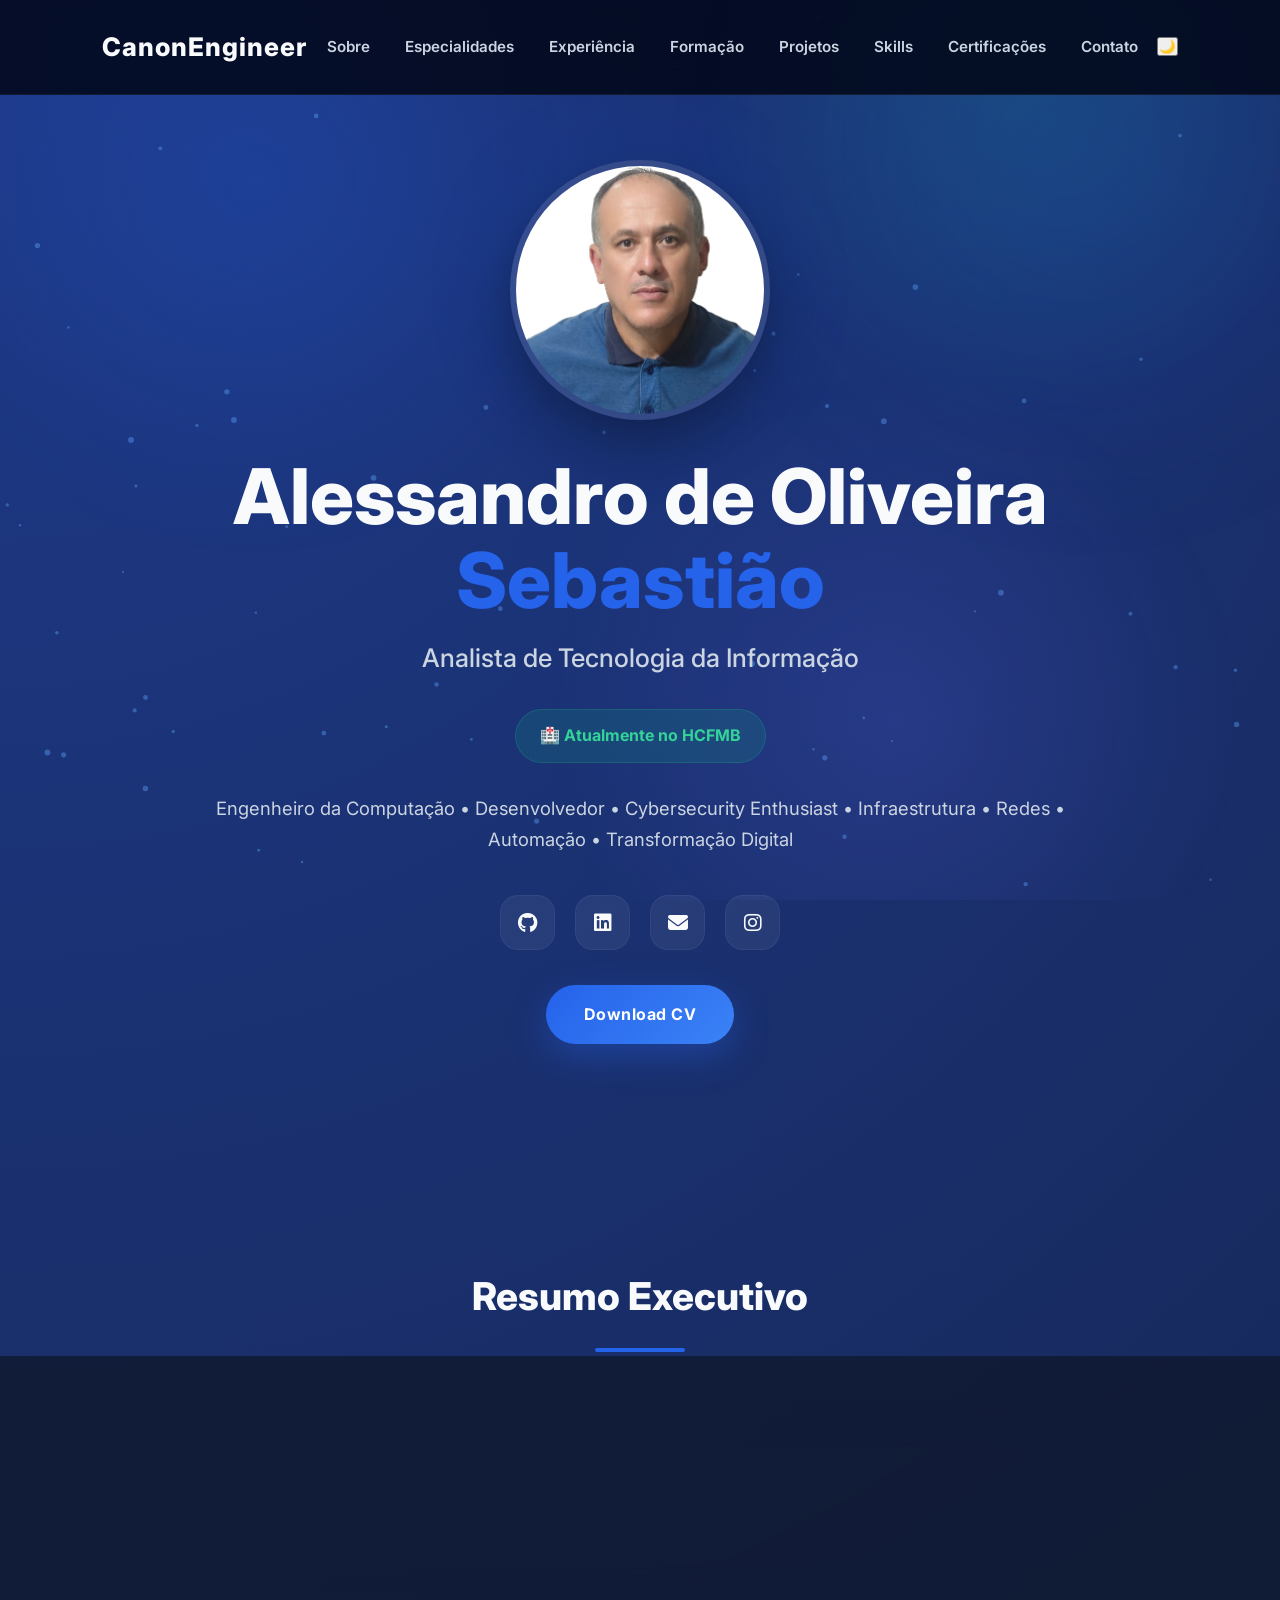
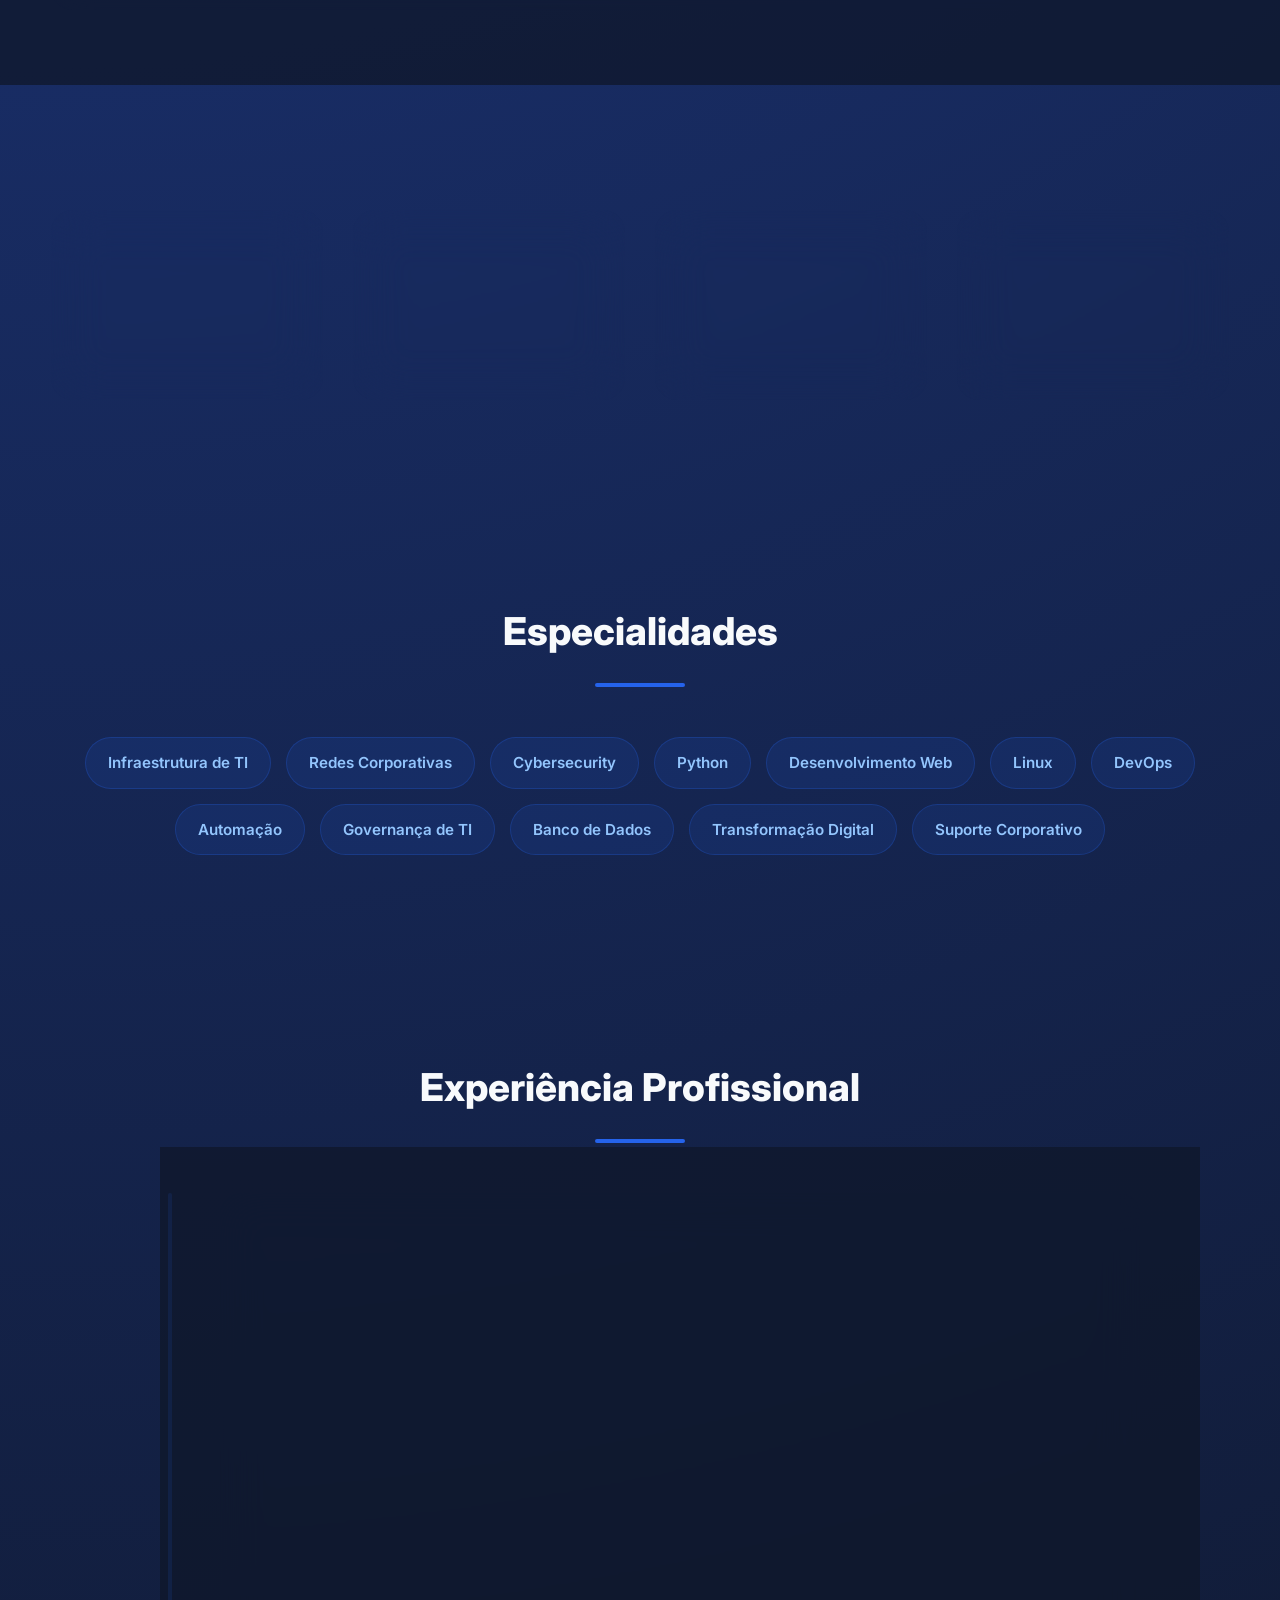
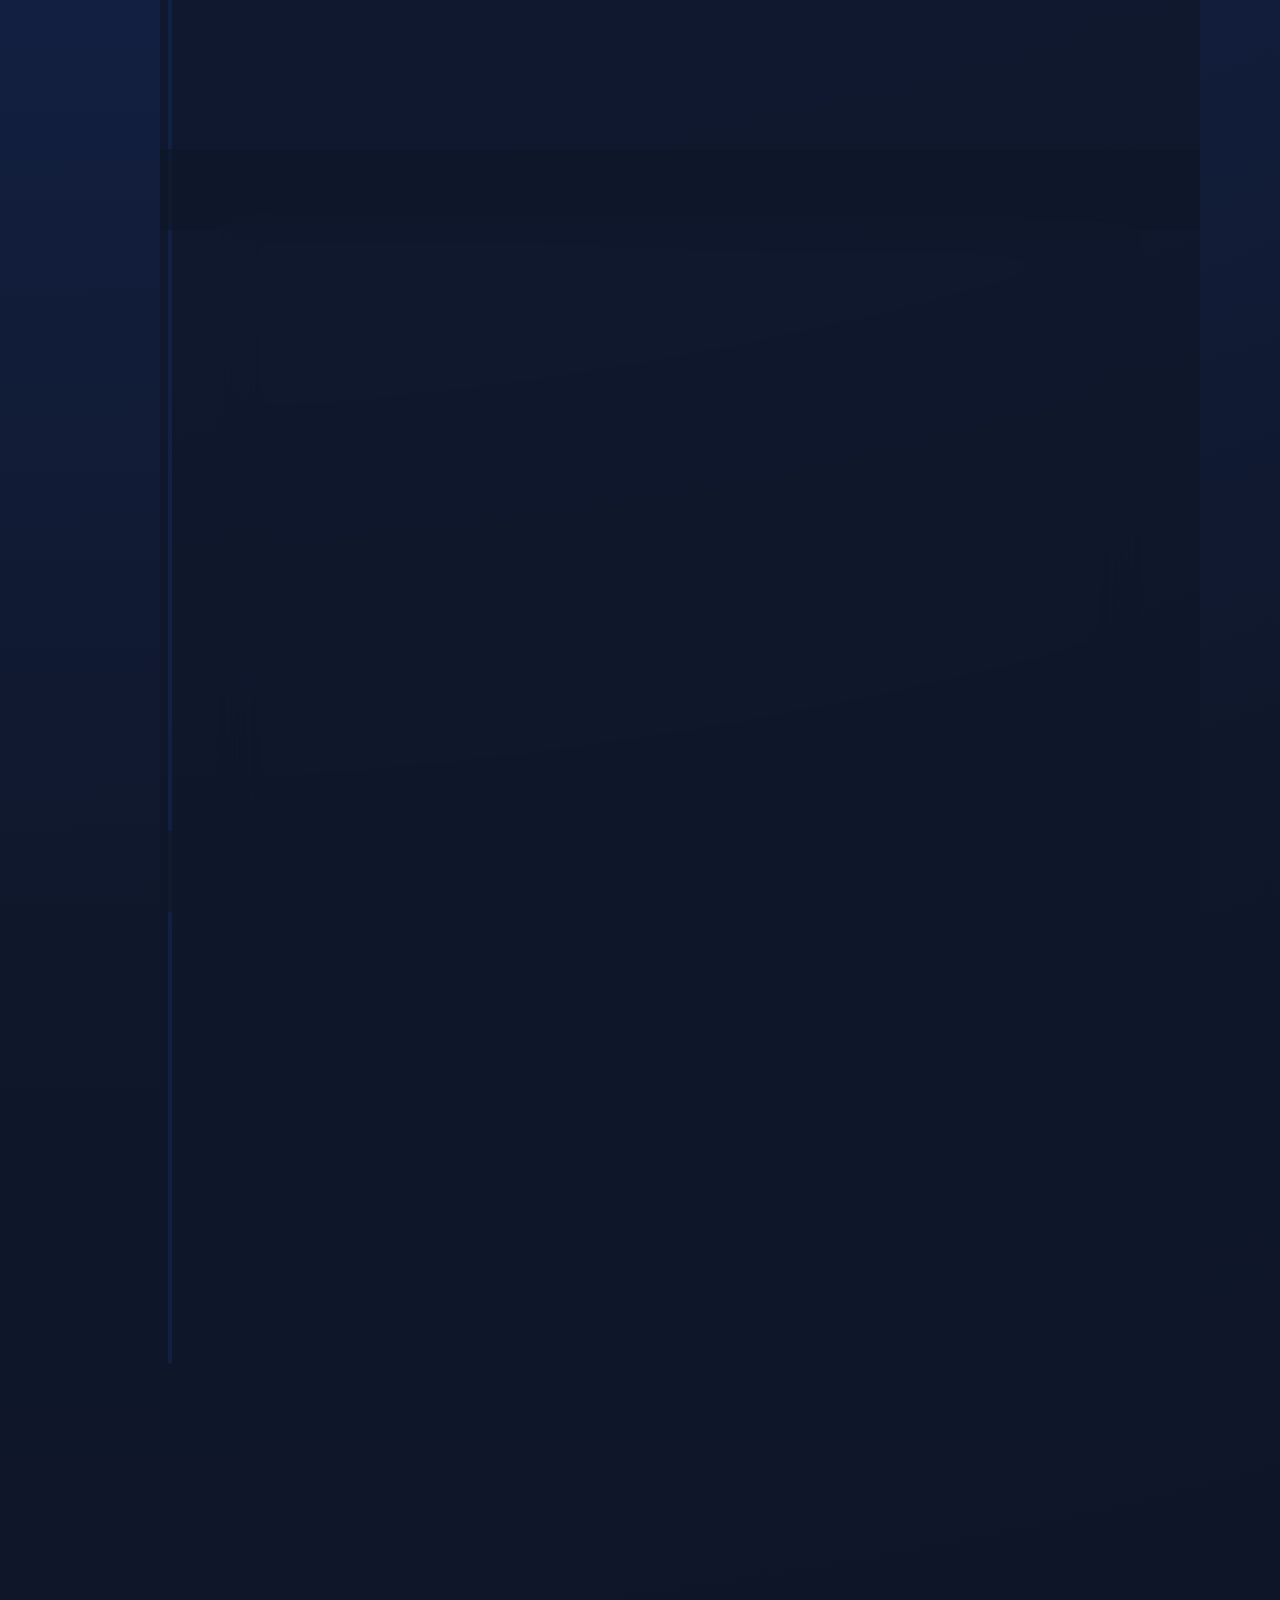
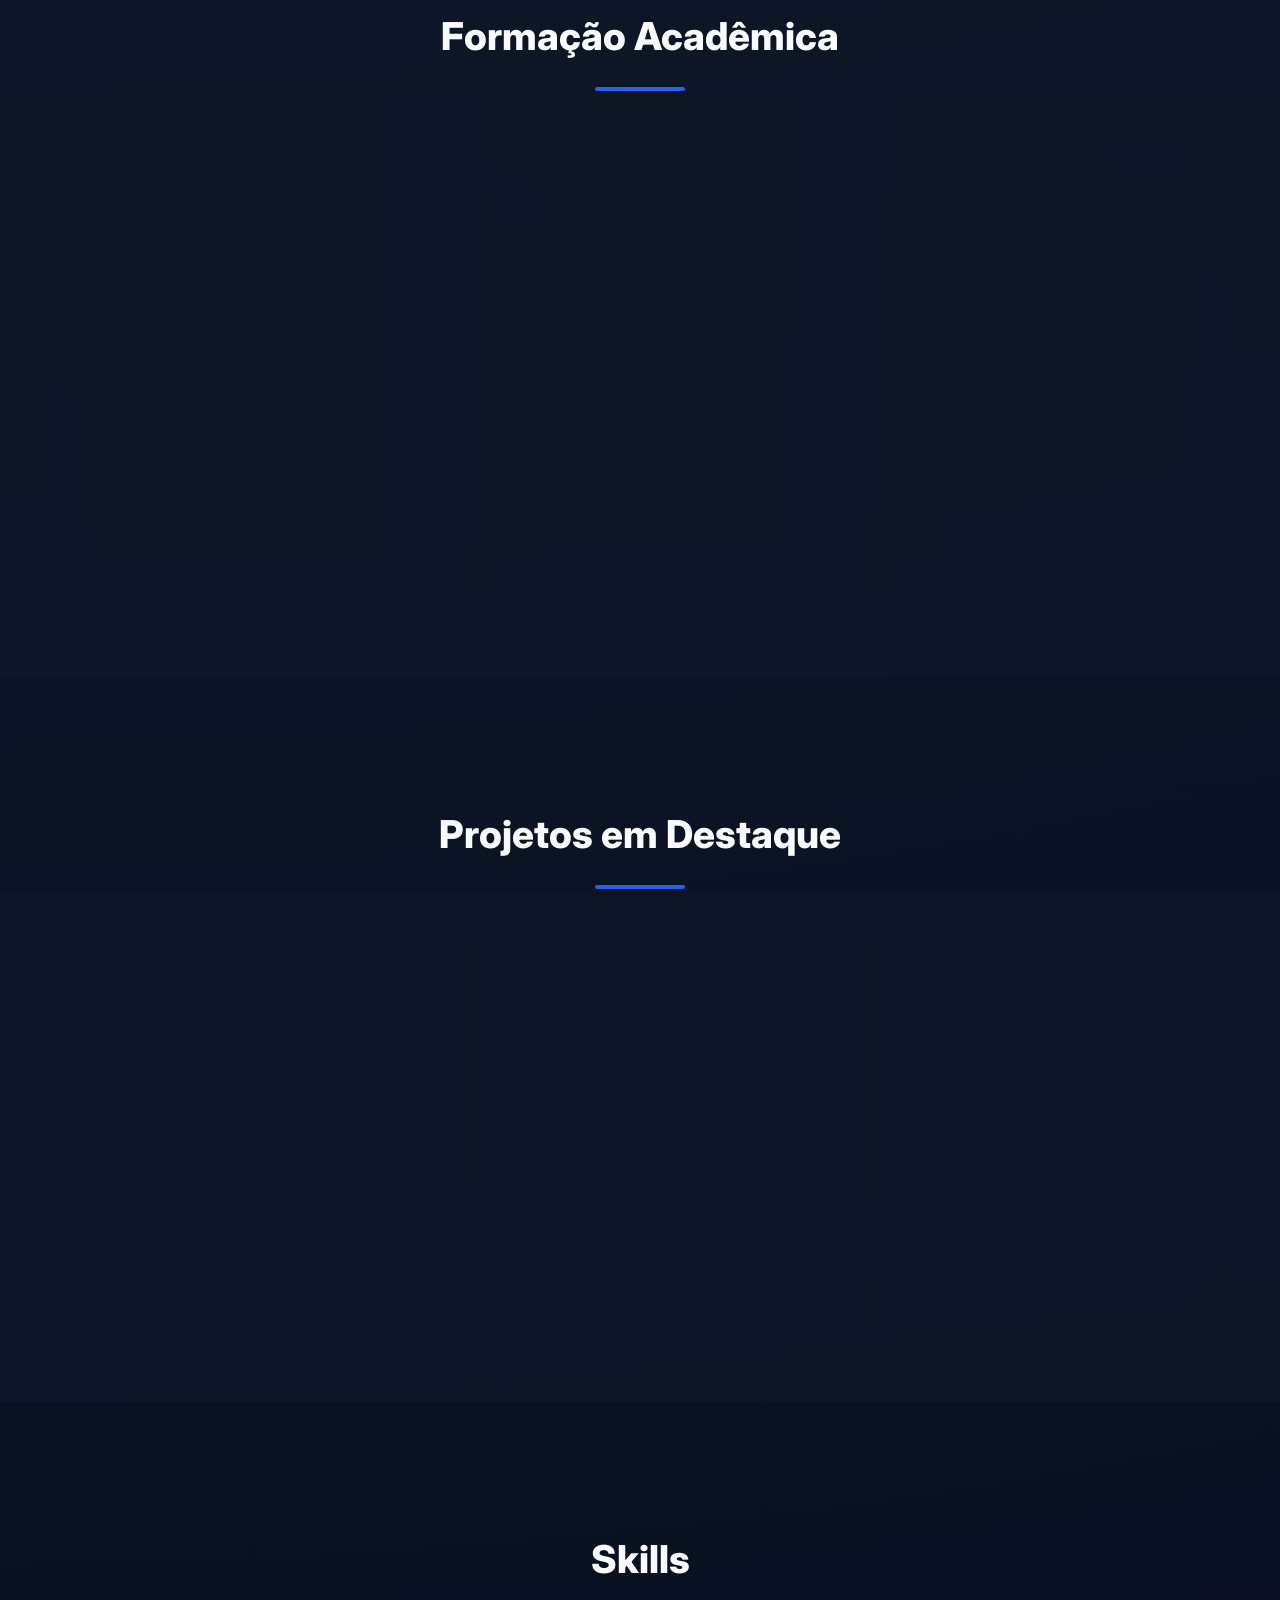
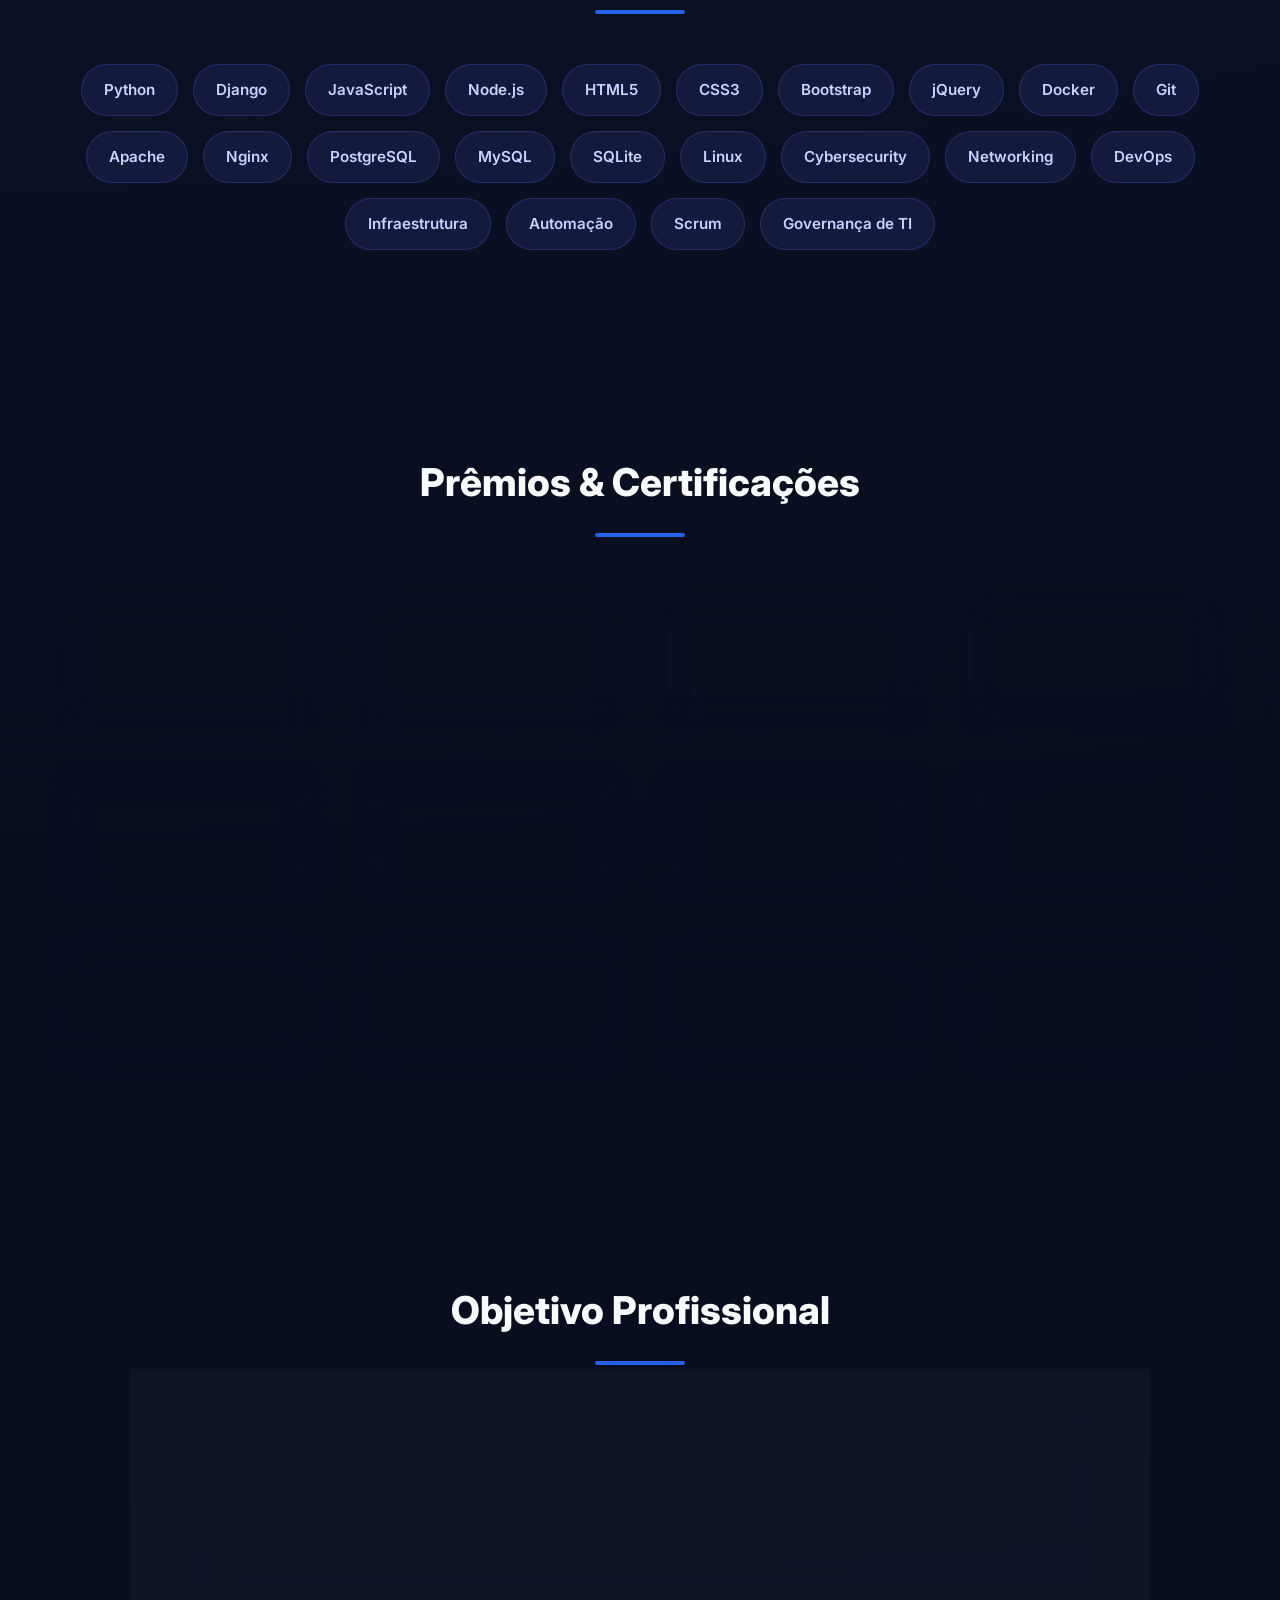
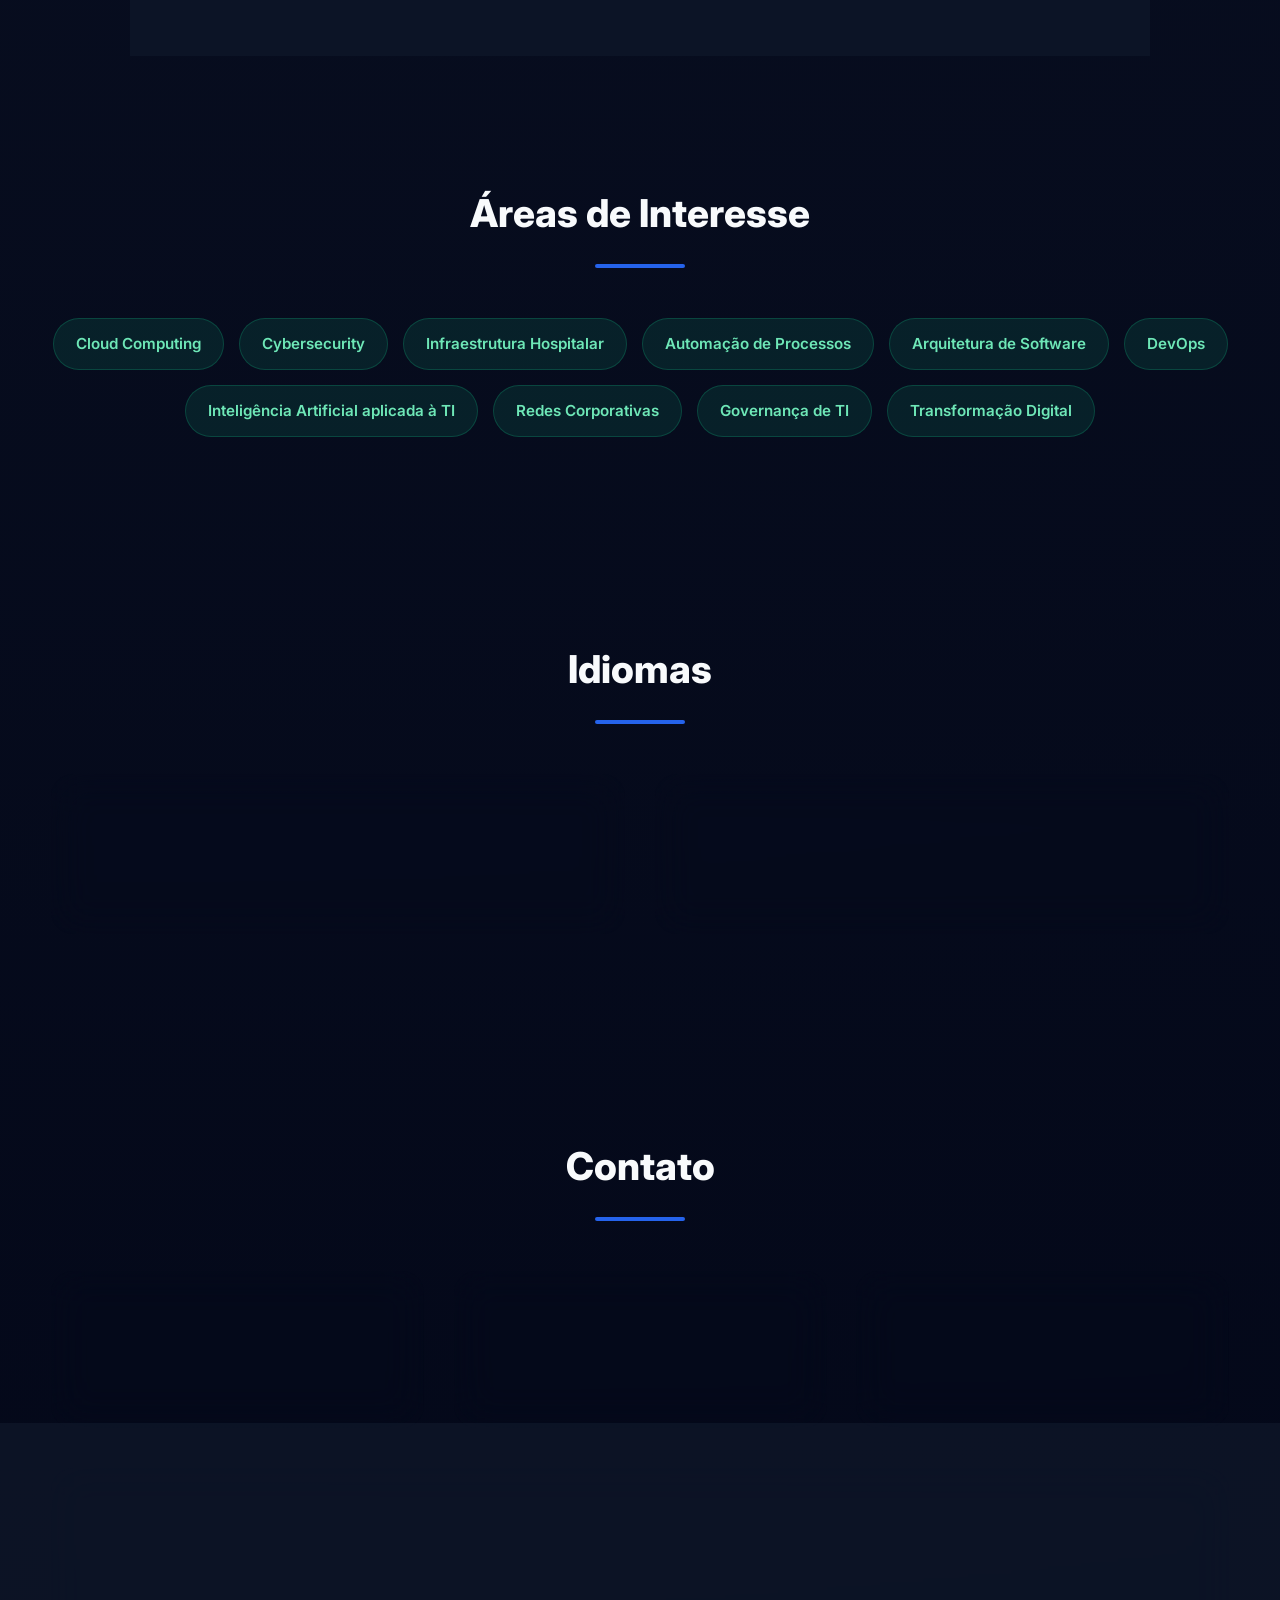
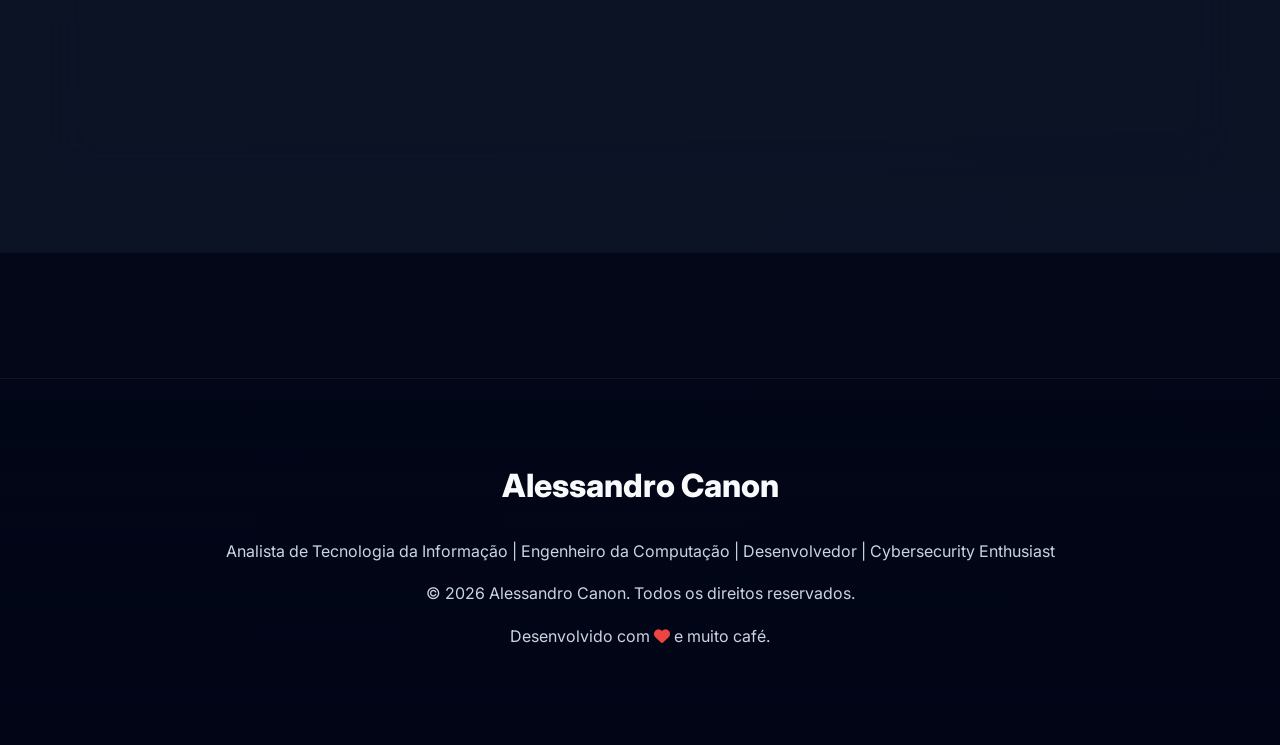
==== commit b1eb5e37: "Add theme toggle button to navigation Added a theme toggle button to the navigation." ====
--- a/index.html
+++ b/index.html
@@ -67,13 +67,16 @@
             <li><a href="#certificacoes">Certificações</a></li>
             <li><a href="#contato">Contato</a></li>
         </ul>
+        <button id="themeToggle" class="theme-toggle">
+         🌙
+        </button>
 
     </nav>
 
     <div class="hero-content">
 
         <img
-            src="wwwroot/img/1000077334-removebg-preview.jpg"
+            src="wwwroot/img/canon-profile.jpg"
             alt="Alessandro Canon"
             class="profile">
 
--- a/wwwroot/css/style.css
+++ b/wwwroot/css/style.css
@@ -1,6 +1,31 @@
-/* =========================
+/* ==========================================
+   GOOGLE FONT
+========================================== */
+@import url('https://fonts.googleapis.com/css2?family=Inter:wght@300;400;500;600;700;800&display=swap');
+
+/* ==========================================
+   VARIÁVEIS
+========================================== */
+:root {
+    --primary: #2563eb;
+    --primary-dark: #1d4ed8;
+    --secondary: #0f172a;
+    --background: #020617;
+    --surface: rgba(15, 23, 42, 0.75);
+    --surface-light: rgba(30, 41, 59, 0.85);
+    --text: #f8fafc;
+    --text-secondary: #cbd5e1;
+    --border: rgba(255, 255, 255, 0.08);
+    --success: #10b981;
+    --shadow:
+        0 15px 40px rgba(0,0,0,.35);
+    --radius: 22px;
+    --transition: .35s ease;
+}
+
+/* ==========================================
    RESET
-========================= */
+========================================== */
 
 * {
     margin: 0;
@@ -15,17 +40,60 @@
 body {
     font-family: 'Inter', sans-serif;
     background:
-        radial-gradient(circle at top left, #1e3a8a, transparent 40%),
-        radial-gradient(circle at bottom right, #0f172a, transparent 40%),
-        linear-gradient(135deg, #020617, #0f172a);
-    color: #e2e8f0;
-    line-height: 1.8;
+        radial-gradient(circle at top left,
+        #1e3a8a 0%,
+        #0f172a 40%,
+        #020617 100%);
+    color: var(--text);
     overflow-x: hidden;
-}
-
-/* =========================
+    line-height: 1.7;
+    min-height: 100vh;
+}
+
+/* Fundo com partículas suaves */
+body::before {
+    content: "";
+    position: fixed;
+    inset: 0;
+    background:
+        radial-gradient(
+            circle at 20% 20%,
+            rgba(37,99,235,.20),
+            transparent 30%
+        ),
+        radial-gradient(
+            circle at 80% 10%,
+            rgba(16,185,129,.15),
+            transparent 25%
+        ),
+        radial-gradient(
+            circle at 70% 80%,
+            rgba(99,102,241,.18),
+            transparent 30%
+        );
+    z-index: -2;
+}
+
+/* Efeito de brilho */
+body::after {
+    content: "";
+    position: fixed;
+    width: 700px;
+    height: 700px;
+    background:
+        radial-gradient(
+            rgba(37,99,235,.18),
+            transparent 70%
+        );
+    top: -200px;
+    right: -150px;
+    z-index: -1;
+    filter: blur(60px);
+}
+
+/* ==========================================
    SCROLLBAR
-========================= */
+========================================== */
 
 ::-webkit-scrollbar {
     width: 10px;
@@ -40,174 +108,288 @@
     border-radius: 20px;
 }
 
-/* =========================
+::-webkit-scrollbar-thumb:hover {
+    background: #3b82f6;
+}
+
+/* ==========================================
+   SECTIONS
+========================================== */
+
+section {
+    width: min(1200px, 92%);
+    margin: auto;
+    padding: 100px 0;
+}
+
+section h2 {
+    font-size: 2.4rem;
+    font-weight: 800;
+    margin-bottom: 50px;
+    text-align: center;
+    position: relative;
+}
+
+section h2::after {
+    content: "";
+    width: 90px;
+    height: 4px;
+    background: var(--primary);
+    display: block;
+    margin: 18px auto;
+    border-radius: 10px;
+}
+
+/* ==========================================
+   LINKS
+========================================== */
+
+a {
+    color: inherit;
+    text-decoration: none;
+    transition: var(--transition);
+}
+
+a:hover {
+    color: var(--primary);
+}
+
+/* ==========================================
+   IMAGENS
+========================================== */
+
+img {
+    max-width: 100%;
+    display: block;
+}
+
+/* ==========================================
+   CONTAINER PADRÃO
+========================================== */
+
+.container {
+    width: min(1200px, 92%);
+    margin: auto;
+}
+/* ==========================================
    NAVBAR
-========================= */
+========================================== */
 
 .navbar {
-    position: fixed;
-    top: 0;
     width: 100%;
-    padding: 22px 10%;
+    padding: 25px 8%;
     display: flex;
     justify-content: space-between;
     align-items: center;
-    background: rgba(2, 6, 23, .85);
-    backdrop-filter: blur(15px);
+    position: fixed;
+    top: 0;
+    left: 0;
     z-index: 999;
-    border-bottom: 1px solid rgba(255,255,255,.08);
+    background: rgba(2, 6, 23, 0.75);
+    backdrop-filter: blur(20px);
+    border-bottom: 1px solid rgba(255,255,255,.06);
 }
 
 .logo {
-    font-size: 1.4rem;
+    font-size: 1.6rem;
     font-weight: 800;
-    color: #60a5fa;
+    color: var(--text);
     letter-spacing: 1px;
+}
+
+.logo span {
+    color: var(--primary);
 }
 
 .navbar ul {
     display: flex;
+    gap: 35px;
     list-style: none;
-    gap: 35px;
-}
-
-.navbar a {
-    color: #cbd5e1;
-    text-decoration: none;
-    font-weight: 500;
-    transition: .3s;
-}
-
-.navbar a:hover {
-    color: #60a5fa;
-}
-
-/* =========================
+}
+
+.navbar ul li a {
+    color: var(--text-secondary);
+    font-size: .95rem;
+    font-weight: 600;
+    transition: var(--transition);
+}
+
+.navbar ul li a:hover {
+    color: var(--primary);
+}
+
+/* ==========================================
    HERO
-========================= */
+========================================== */
 
 .hero {
     min-height: 100vh;
     display: flex;
     justify-content: center;
     align-items: center;
-    padding: 140px 10%;
-    text-align: center;
+    padding: 160px 30px 120px;
 }
 
 .hero-content {
     max-width: 1000px;
-}
+    text-align: center;
+}
+
+/* ==========================================
+   FOTO
+========================================== */
 
 .profile {
-    width: 220px;
-    height: 220px;
+    width: 260px;
+    height: 260px;
     object-fit: cover;
     border-radius: 50%;
-    border: 5px solid #2563eb;
+    margin: 0 auto 35px;
+    border: 6px solid rgba(255,255,255,.08);
+    background: rgba(255,255,255,.04);
     box-shadow:
-        0 0 40px rgba(37,99,235,.4),
-        0 0 100px rgba(37,99,235,.2);
+        0 20px 60px rgba(0,0,0,.45),
+        0 0 80px rgba(37,99,235,.25);
+    transition: .5s;
+}
+
+.profile:hover {
+    transform: translateY(-8px);
+    box-shadow:
+        0 30px 70px rgba(0,0,0,.50),
+        0 0 100px rgba(37,99,235,.35);
+}
+
+/* ==========================================
+   TITULOS HERO
+========================================== */
+
+.hero h1 {
+    font-size: clamp(2.5rem, 6vw, 4.8rem);
+    line-height: 1.1;
+    font-weight: 800;
+    margin-bottom: 12px;
+}
+
+.hero h1 span {
+    color: var(--primary);
+}
+
+.hero h2 {
+    font-size: clamp(1.2rem, 2vw, 1.7rem);
+    color: var(--text-secondary);
+    font-weight: 500;
+    margin-bottom: 30px;
+}
+
+/* ==========================================
+   BADGE HCFMB
+========================================== */
+
+.current-badge {
+    display: inline-flex;
+    align-items: center;
+    gap: 10px;
+    padding: 12px 24px;
+    border-radius: 50px;
+    background: rgba(16,185,129,.15);
+    border: 1px solid rgba(16,185,129,.25);
+    color: #34d399;
+    font-weight: 700;
+    margin-bottom: 30px;
+    backdrop-filter: blur(15px);
+}
+
+/* ==========================================
+   DESCRIÇÃO
+========================================== */
+
+.hero-description {
+    max-width: 850px;
+    margin: auto;
+    font-size: 1.15rem;
+    color: var(--text-secondary);
     margin-bottom: 40px;
 }
 
-.hero h1 {
-    font-size: 4rem;
-    font-weight: 800;
-}
-
-.hero h1 span {
-    color: #60a5fa;
-}
-
-.hero h2 {
-    margin-top: 15px;
-    color: #94a3b8;
-    font-weight: 500;
-}
-
-.hero p {
-    margin-top: 25px;
-    color: #cbd5e1;
-    max-width: 800px;
-    margin-left: auto;
-    margin-right: auto;
-}
-
-/* =========================
+/* ==========================================
    REDES SOCIAIS
-========================= */
+========================================== */
 
 .socials {
-    margin-top: 45px;
+    display: flex;
+    justify-content: center;
+    gap: 20px;
+    margin-bottom: 35px;
 }
 
 .socials a {
-    width: 60px;
-    height: 60px;
-    background: rgba(255,255,255,.05);
-    border: 1px solid rgba(255,255,255,.08);
+    width: 55px;
+    height: 55px;
     border-radius: 18px;
-    display: inline-flex;
+    background: rgba(255,255,255,.06);
+    display: flex;
     justify-content: center;
     align-items: center;
-    margin: 10px;
-    color: #e2e8f0;
-    font-size: 1.4rem;
-    text-decoration: none;
-    transition: .4s;
+    color: var(--text);
+    font-size: 1.25rem;
+    border: 1px solid rgba(255,255,255,.05);
+    transition: .35s;
 }
 
 .socials a:hover {
-    transform: translateY(-10px);
-    background: #2563eb;
-}
-
-/* =========================
-   SECTIONS
-========================= */
-
-section {
-    padding: 120px 10%;
-}
-
-section h2 {
-    text-align: center;
-    font-size: 2.6rem;
-    margin-bottom: 60px;
-}
-
-/* =========================
-   CARDS
-========================= */
-
-.card {
-    background: rgba(255,255,255,.04);
-    backdrop-filter: blur(20px);
-    border: 1px solid rgba(255,255,255,.08);
-    border-radius: 30px;
-    padding: 45px;
+    background: var(--primary);
+    transform: translateY(-6px);
+}
+
+/* ==========================================
+   BOTÃO DOWNLOAD
+========================================== */
+
+.btn-download {
+    display: inline-block;
+    padding: 16px 38px;
+    border-radius: 50px;
+    background: linear-gradient(
+        135deg,
+        var(--primary),
+        #3b82f6
+    );
+    color: white;
+    font-weight: 700;
+    letter-spacing: .5px;
     box-shadow:
-        0 10px 40px rgba(0,0,0,.25);
-}
-
-/* =========================
-   STATS
-========================= */
+        0 12px 35px rgba(37,99,235,.35);
+    transition: .35s;
+}
+
+.btn-download:hover {
+    transform: translateY(-4px);
+    box-shadow:
+        0 18px 45px rgba(37,99,235,.45);
+    color: #fff;
+}
+
+/* ==========================================
+   ESTATÍSTICAS
+========================================== */
 
 .stats {
     display: grid;
-    grid-template-columns: repeat(auto-fit, minmax(220px,1fr));
+    grid-template-columns:
+        repeat(auto-fit, minmax(220px, 1fr));
     gap: 30px;
 }
 
 .stat-card {
-    background: rgba(255,255,255,.04);
-    border-radius: 30px;
-    padding: 40px;
+    background: var(--surface);
+    border: 1px solid var(--border);
+    border-radius: var(--radius);
+    padding: 40px 30px;
     text-align: center;
-    border: 1px solid rgba(255,255,255,.08);
-    transition: .4s;
+    backdrop-filter: blur(25px);
+    transition: .35s;
+    box-shadow: var(--shadow);
 }
 
 .stat-card:hover {
@@ -215,13 +397,113 @@
 }
 
 .stat-card h3 {
-    font-size: 3rem;
-    color: #60a5fa;
-}
-
-/* =========================
+    font-size: 2.6rem;
+    color: var(--primary);
+    margin-bottom: 10px;
+    font-weight: 800;
+}
+
+.stat-card p {
+    color: var(--text-secondary);
+    font-size: 1rem;
+}
+/* ==========================================
+   GRID PADRÃO
+========================================== */
+
+.grid {
+    display: grid;
+    grid-template-columns:
+        repeat(auto-fit, minmax(320px, 1fr));
+    gap: 30px;
+}
+
+/* ==========================================
+   CARDS
+========================================== */
+
+.card {
+    background: var(--surface);
+    border: 1px solid var(--border);
+    border-radius: var(--radius);
+    padding: 35px;
+    backdrop-filter: blur(20px);
+    box-shadow: var(--shadow);
+    transition: .4s;
+}
+
+.card:hover {
+    transform: translateY(-8px);
+    border-color: rgba(37, 99, 235, .45);
+    box-shadow:
+        0 20px 45px rgba(0,0,0,.45),
+        0 0 35px rgba(37,99,235,.15);
+}
+
+.card h3 {
+    font-size: 1.4rem;
+    margin-bottom: 15px;
+    font-weight: 700;
+    color: var(--text);
+}
+
+.card h4 {
+    font-size: 1rem;
+    margin-bottom: 18px;
+    color: var(--primary);
+    font-weight: 600;
+}
+
+.card p {
+    color: var(--text-secondary);
+}
+
+.card .date {
+    display: inline-block;
+    margin-top: 25px;
+    color: var(--primary);
+    font-weight: 700;
+    font-size: .95rem;
+}
+
+/* ==========================================
+   BADGES
+========================================== */
+
+.badges {
+    display: flex;
+    flex-wrap: wrap;
+    gap: 15px;
+    justify-content: center;
+}
+
+.badges span {
+    padding: 12px 22px;
+    background: rgba(37,99,235,.12);
+    border: 1px solid rgba(37,99,235,.25);
+    border-radius: 40px;
+    color: #93c5fd;
+    font-size: .95rem;
+    font-weight: 600;
+    transition: .35s;
+}
+
+.badges span:hover {
+    background: rgba(37,99,235,.22);
+    transform: translateY(-4px);
+}
+
+/* ==========================================
+   ESPECIALIDADES
+========================================== */
+
+#especialidades .badges {
+    margin-top: 50px;
+}
+
+/* ==========================================
    TIMELINE
-========================= */
+========================================== */
 
 .timeline {
     position: relative;
@@ -230,140 +512,427 @@
 }
 
 .timeline::before {
-    content: '';
+    content: "";
     position: absolute;
-    left: 25px;
+    width: 4px;
+    background: rgba(37,99,235,.5);
     top: 0;
-    width: 4px;
-    height: 100%;
-    background: #2563eb;
+    bottom: 0;
+    left: 28px;
+    border-radius: 20px;
 }
 
 .timeline-card {
-    background: rgba(255,255,255,.04);
-    border: 1px solid rgba(255,255,255,.08);
+    position: relative;
+    background: var(--surface);
+    border: 1px solid var(--border);
+    border-radius: var(--radius);
     padding: 35px;
     margin-bottom: 40px;
-    border-radius: 25px;
     margin-left: 80px;
-    position: relative;
-    transition: .4s;
+    backdrop-filter: blur(20px);
+    box-shadow: var(--shadow);
+    transition: .35s;
 }
 
 .timeline-card:hover {
-    transform: translateY(-6px);
+    transform: translateY(-8px);
 }
 
 .timeline-card::before {
-    content: '';
-    width: 20px;
-    height: 20px;
-    background: #60a5fa;
+    content: "";
+    position: absolute;
+    width: 22px;
+    height: 22px;
     border-radius: 50%;
-    position: absolute;
-    left: -66px;
+    background: var(--primary);
+    left: -64px;
     top: 40px;
-    box-shadow: 0 0 25px #60a5fa;
+    box-shadow:
+        0 0 25px rgba(37,99,235,.8);
+}
+
+.timeline-card .date {
+    display: inline-block;
+    margin-bottom: 15px;
+    color: var(--primary);
+    font-weight: 700;
 }
 
 .timeline-card h3 {
-    color: #60a5fa;
+    font-size: 1.4rem;
     margin-bottom: 10px;
 }
 
 .timeline-card h4 {
-    color: #cbd5e1;
+    color: var(--text-secondary);
     margin-bottom: 20px;
-}
-
-.date {
-    color: #94a3b8;
-    font-size: .95rem;
-}
-
-/* =========================
-   GRID
-========================= */
-
-.grid {
-    display: grid;
-    grid-template-columns: repeat(auto-fit,minmax(320px,1fr));
-    gap: 30px;
-}
-
-/* =========================
+    font-weight: 600;
+}
+
+.timeline-card p {
+    color: var(--text-secondary);
+}
+
+.timeline-card ul {
+    margin-top: 20px;
+    margin-left: 20px;
+    color: var(--text-secondary);
+}
+
+.timeline-card li {
+    margin-bottom: 10px;
+}
+
+/* ==========================================
+   FORMAÇÃO
+========================================== */
+
+#formacao .card {
+    min-height: 320px;
+}
+
+/* ==========================================
+   PROJETOS
+========================================== */
+
+#projetos .card {
+    min-height: 330px;
+}
+
+#projetos .badges {
+    justify-content: flex-start;
+    margin-top: 30px;
+}
+
+#projetos .card h3 {
+    margin-bottom: 20px;
+}
+
+#projetos .card:hover {
+    border-color: rgba(16,185,129,.35);
+    box-shadow:
+        0 20px 50px rgba(0,0,0,.45),
+        0 0 35px rgba(16,185,129,.15);
+}
+/* ==========================================
    SKILLS
-========================= */
-
-.badges {
+========================================== */
+
+#skills .badges {
+    margin-top: 50px;
+}
+
+#skills .badges span {
+    background: rgba(99, 102, 241, .12);
+    border: 1px solid rgba(99, 102, 241, .25);
+    color: #c7d2fe;
+}
+
+#skills .badges span:hover {
+    background: rgba(99, 102, 241, .22);
+}
+
+/* ==========================================
+   CERTIFICAÇÕES
+========================================== */
+
+#certificacoes .grid {
+    grid-template-columns:
+        repeat(auto-fit, minmax(260px, 1fr));
+}
+
+#certificacoes .card {
+    text-align: center;
+    padding: 30px;
+    font-weight: 600;
+    min-height: 120px;
+
     display: flex;
-    flex-wrap: wrap;
     justify-content: center;
-    gap: 18px;
-}
-
-.badges span {
-    background: rgba(37,99,235,.12);
-    border: 1px solid rgba(96,165,250,.25);
-    padding: 15px 28px;
-    border-radius: 40px;
-    transition: .4s;
-}
-
-.badges span:hover {
-    background: #2563eb;
-    transform: translateY(-5px);
-}
-
-/* =========================
+    align-items: center;
+
+    background:
+        linear-gradient(
+            135deg,
+            rgba(37, 99, 235, .08),
+            rgba(15, 23, 42, .95)
+        );
+}
+
+#certificacoes .card:hover {
+    transform: translateY(-8px) scale(1.02);
+}
+
+/* ==========================================
+   OBJETIVO PROFISSIONAL
+========================================== */
+
+#objetivo .card {
+    max-width: 900px;
+    margin: auto;
+    text-align: center;
+}
+
+#objetivo p {
+    font-size: 1.15rem;
+    color: var(--text-secondary);
+}
+
+/* ==========================================
+   ÁREAS DE INTERESSE
+========================================== */
+
+#interesses .badges {
+    margin-top: 50px;
+}
+
+#interesses .badges span {
+    background: rgba(16, 185, 129, .12);
+    border: 1px solid rgba(16, 185, 129, .25);
+    color: #6ee7b7;
+}
+
+#interesses .badges span:hover {
+    background: rgba(16, 185, 129, .22);
+}
+
+/* ==========================================
+   IDIOMAS
+========================================== */
+
+#idiomas .card {
+    text-align: center;
+}
+
+#idiomas h3 {
+    margin-bottom: 20px;
+}
+
+#idiomas p {
+    font-size: 1.1rem;
+    color: var(--primary);
+    font-weight: 700;
+}
+
+/* ==========================================
+   CONTATO
+========================================== */
+
+#contato .grid {
+    grid-template-columns:
+        repeat(auto-fit, minmax(280px, 1fr));
+}
+
+#contato .card {
+    text-align: center;
+}
+
+#contato h3 {
+    margin-bottom: 20px;
+}
+
+#contato i {
+    color: var(--primary);
+    margin-right: 10px;
+}
+
+#contato .socials {
+    margin-top: 35px;
+}
+
+/* ==========================================
    FOOTER
-========================= */
+========================================== */
 
 footer {
-    padding: 40px;
+    margin-top: 100px;
+    padding: 80px 30px;
+    background:
+        linear-gradient(
+            180deg,
+            rgba(2,6,23,.30),
+            rgba(2,6,23,.95)
+        );
+
+    border-top:
+        1px solid rgba(255,255,255,.06);
+}
+
+.footer-content {
+    max-width: 900px;
+    margin: auto;
     text-align: center;
-    color: #94a3b8;
-    border-top: 1px solid rgba(255,255,255,.08);
-}
-
-/* =========================
-   ANIMAÇÕES
-========================= */
+}
+
+.footer-content h3 {
+    font-size: 2rem;
+    margin-bottom: 25px;
+    font-weight: 800;
+}
+
+.footer-content p {
+    color: var(--text-secondary);
+    margin-bottom: 15px;
+}
+
+.footer-content i {
+    color: #ef4444;
+}
+
+/* ==========================================
+   ANIMAÇÃO DE HOVER DOS CARDS
+========================================== */
 
 .card,
 .timeline-card,
-.stat-card,
-.badges span {
-    animation: fadeUp .8s ease;
-}
+.stat-card {
+    position: relative;
+    overflow: hidden;
+}
+
+.card::before,
+.timeline-card::before,
+.stat-card::before {
+    transition: .4s;
+}
+
+.card:hover,
+.timeline-card:hover,
+.stat-card:hover {
+    box-shadow:
+        0 25px 60px rgba(0,0,0,.45);
+}
+/* ==========================================
+   ANIMAÇÕES
+========================================== */
 
 @keyframes fadeUp {
     from {
         opacity: 0;
-        transform: translateY(30px);
-    }
+        transform: translateY(35px);
+    }
+
     to {
         opacity: 1;
         transform: translateY(0);
     }
 }
 
-/* =========================
-   RESPONSIVO
-========================= */
-
-@media (max-width: 992px) {
+.hero-content,
+.card,
+.timeline-card,
+.stat-card {
+    animation: fadeUp .8s ease;
+}
+
+/* ==========================================
+   SELEÇÃO DE TEXTO
+========================================== */
+
+::selection {
+    background: rgba(37, 99, 235, .35);
+    color: #fff;
+}
+
+/* ==========================================
+   EFEITO DE BRILHO NOS CARDS
+========================================== */
+
+.card::after,
+.timeline-card::after,
+.stat-card::after {
+    content: "";
+    position: absolute;
+    width: 250px;
+    height: 250px;
+    background:
+        radial-gradient(
+            rgba(255,255,255,.08),
+            transparent 70%
+        );
+
+    top: -150px;
+    right: -150px;
+    pointer-events: none;
+}
+
+/* ==========================================
+   NAVBAR TABLET
+========================================== */
+
+@media (max-width: 1100px) {
 
     .navbar {
-        padding: 20px;
+        padding: 20px 5%;
+    }
+
+    .navbar ul {
+        gap: 18px;
+    }
+
+    .navbar ul li a {
+        font-size: .90rem;
+    }
+}
+
+/* ==========================================
+   RESPONSIVO TABLET
+========================================== */
+
+@media (max-width: 900px) {
+
+    section {
+        padding: 80px 0;
+    }
+
+    .hero {
+        padding-top: 180px;
+    }
+
+    .profile {
+        width: 220px;
+        height: 220px;
+    }
+
+    .timeline::before {
+        left: 20px;
+    }
+
+    .timeline-card {
+        margin-left: 55px;
+    }
+
+    .timeline-card::before {
+        left: -46px;
+    }
+}
+
+/* ==========================================
+   RESPONSIVO MOBILE
+========================================== */
+
+@media (max-width: 768px) {
+
+    .navbar {
+        position: relative;
         flex-direction: column;
-        gap: 20px;
+        padding: 25px;
+    }
+
+    .logo {
+        margin-bottom: 20px;
     }
 
     .navbar ul {
         flex-wrap: wrap;
         justify-content: center;
-        gap: 18px;
+        gap: 15px;
+    }
+
+    .hero {
+        min-height: auto;
+        padding-top: 70px;
     }
 
     .hero h1 {
@@ -371,73 +940,127 @@
     }
 
     .hero h2 {
-        font-size: 1.3rem;
-    }
-
-    section {
-        padding: 100px 7%;
+        font-size: 1.2rem;
+    }
+
+    .hero-description {
+        font-size: 1rem;
+    }
+
+    .profile {
+        width: 200px;
+        height: 200px;
+    }
+
+    .socials {
+        flex-wrap: wrap;
+    }
+
+    .btn-download {
+        padding: 14px 28px;
+    }
+
+    .grid {
+        grid-template-columns: 1fr;
+    }
+
+    .stats {
+        grid-template-columns: 1fr;
+    }
+
+    .timeline::before {
+        display: none;
     }
 
     .timeline-card {
-        margin-left: 60px;
-    }
-
-    .timeline::before {
-        left: 15px;
+        margin-left: 0;
     }
 
     .timeline-card::before {
-        left: -56px;
-    }
-}
-
-@media (max-width: 768px) {
-
-    .profile {
-        width: 180px;
-        height: 180px;
-    }
+        display: none;
+    }
+
+    section h2 {
+        font-size: 2rem;
+    }
+}
+
+/* ==========================================
+   MOBILE PEQUENO
+========================================== */
+
+@media (max-width: 480px) {
 
     .hero h1 {
         font-size: 2.2rem;
     }
 
-    .hero p {
-        font-size: .95rem;
-    }
-
-    section h2 {
-        font-size: 2rem;
-    }
-
-    .card {
-        padding: 30px;
-    }
-
-    .timeline-card {
-        margin-left: 45px;
+    .profile {
+        width: 170px;
+        height: 170px;
+    }
+
+    .card,
+    .timeline-card,
+    .stat-card {
         padding: 25px;
     }
-}
-
-@media (max-width: 480px) {
-
-    .navbar ul {
-        display: none;
-    }
-
-    .hero {
-        padding-top: 180px;
-    }
-
-    .socials a {
-        width: 50px;
-        height: 50px;
-        font-size: 1.1rem;
+
+    .footer-content h3 {
+        font-size: 1.5rem;
     }
 
     .badges span {
-        padding: 12px 20px;
-        font-size: .9rem;
-    }
-}
+        width: 100%;
+        text-align: center;
+    }
+}
+
+/* ==========================================
+   BOTÃO VOLTAR AO TOPO
+========================================== */
+
+.back-to-top {
+    position: fixed;
+    right: 25px;
+    bottom: 25px;
+
+    width: 55px;
+    height: 55px;
+
+    border-radius: 50%;
+    border: none;
+
+    background: var(--primary);
+    color: #fff;
+
+    display: flex;
+    justify-content: center;
+    align-items: center;
+
+    cursor: pointer;
+    box-shadow:
+        0 15px 35px rgba(37,99,235,.45);
+
+    opacity: 0;
+    visibility: hidden;
+    transition: .35s;
+    z-index: 999;
+}
+
+.back-to-top.show {
+    opacity: 1;
+    visibility: visible;
+}
+
+.back-to-top:hover {
+    transform: translateY(-5px);
+}
+
+/* ==========================================
+   SCROLL SUAVE NAS ÂNCORAS
+========================================== */
+
+html {
+    scroll-padding-top: 90px;
+}
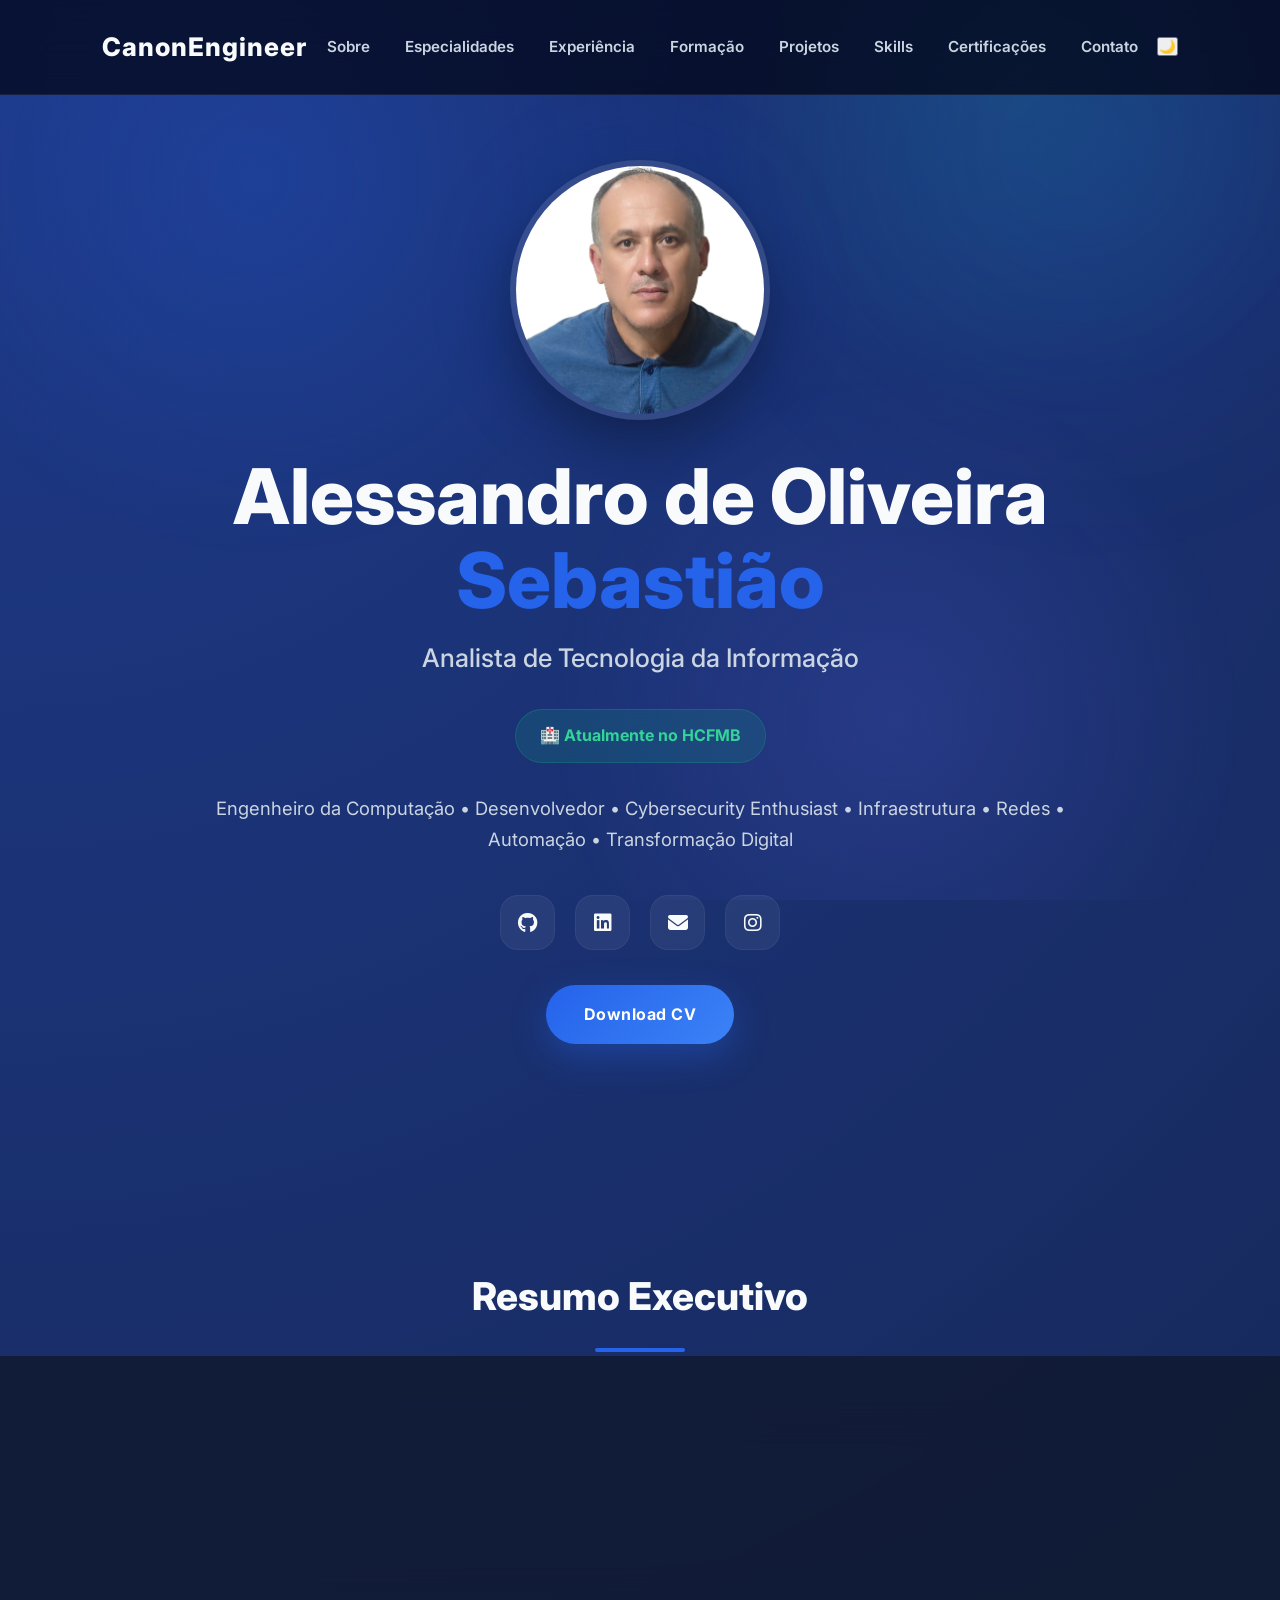
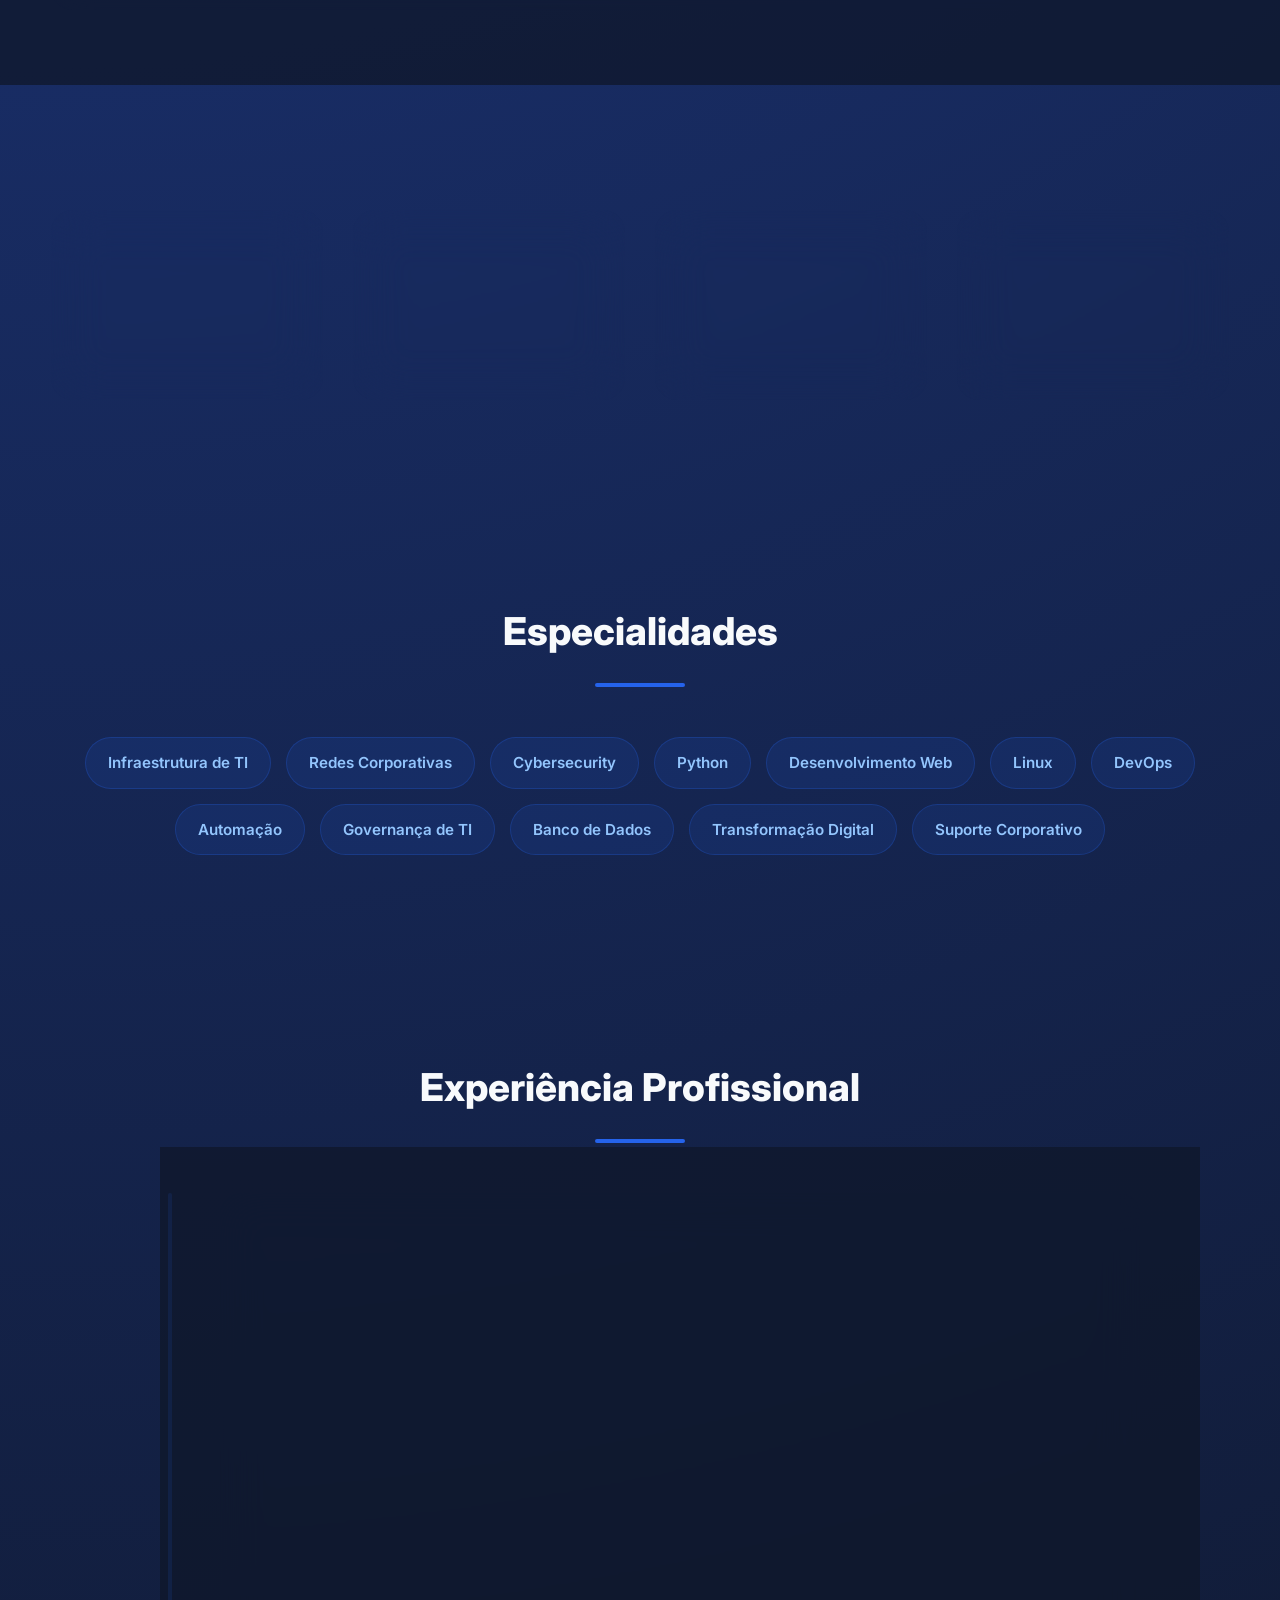
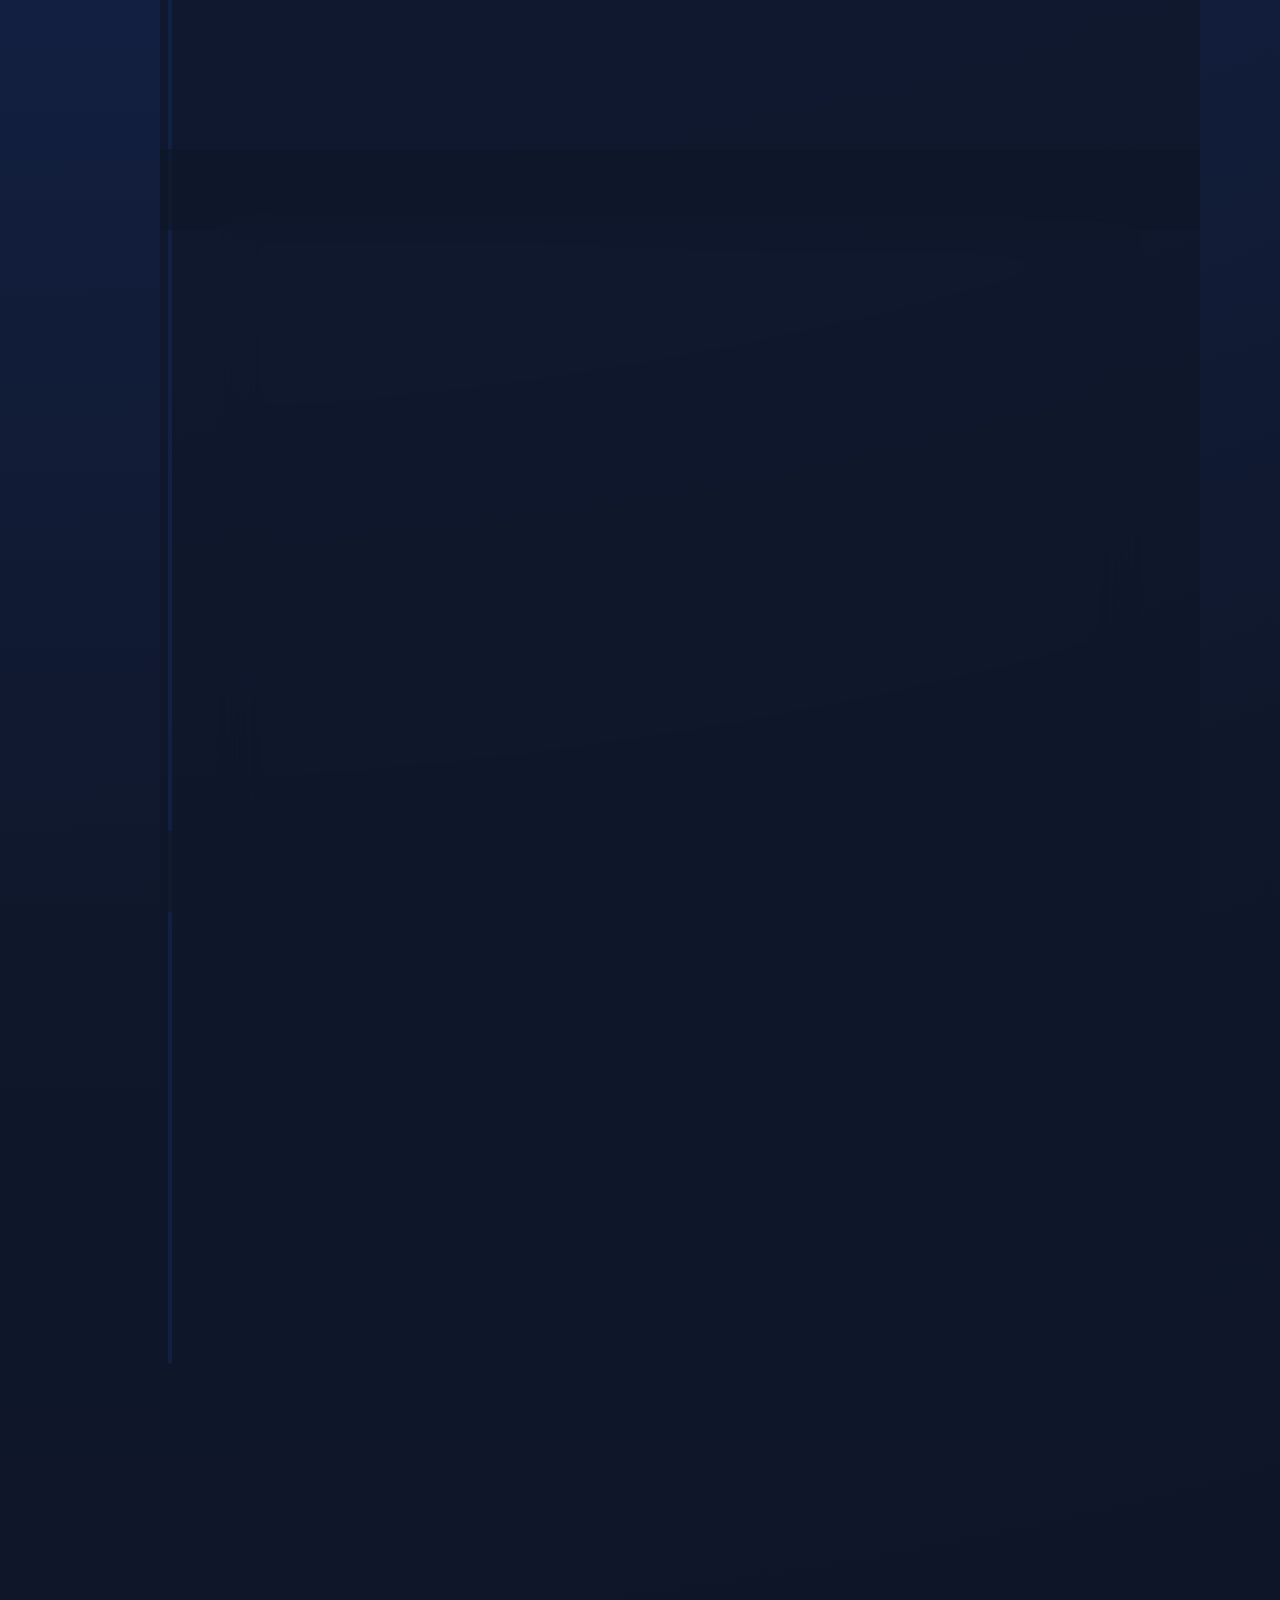
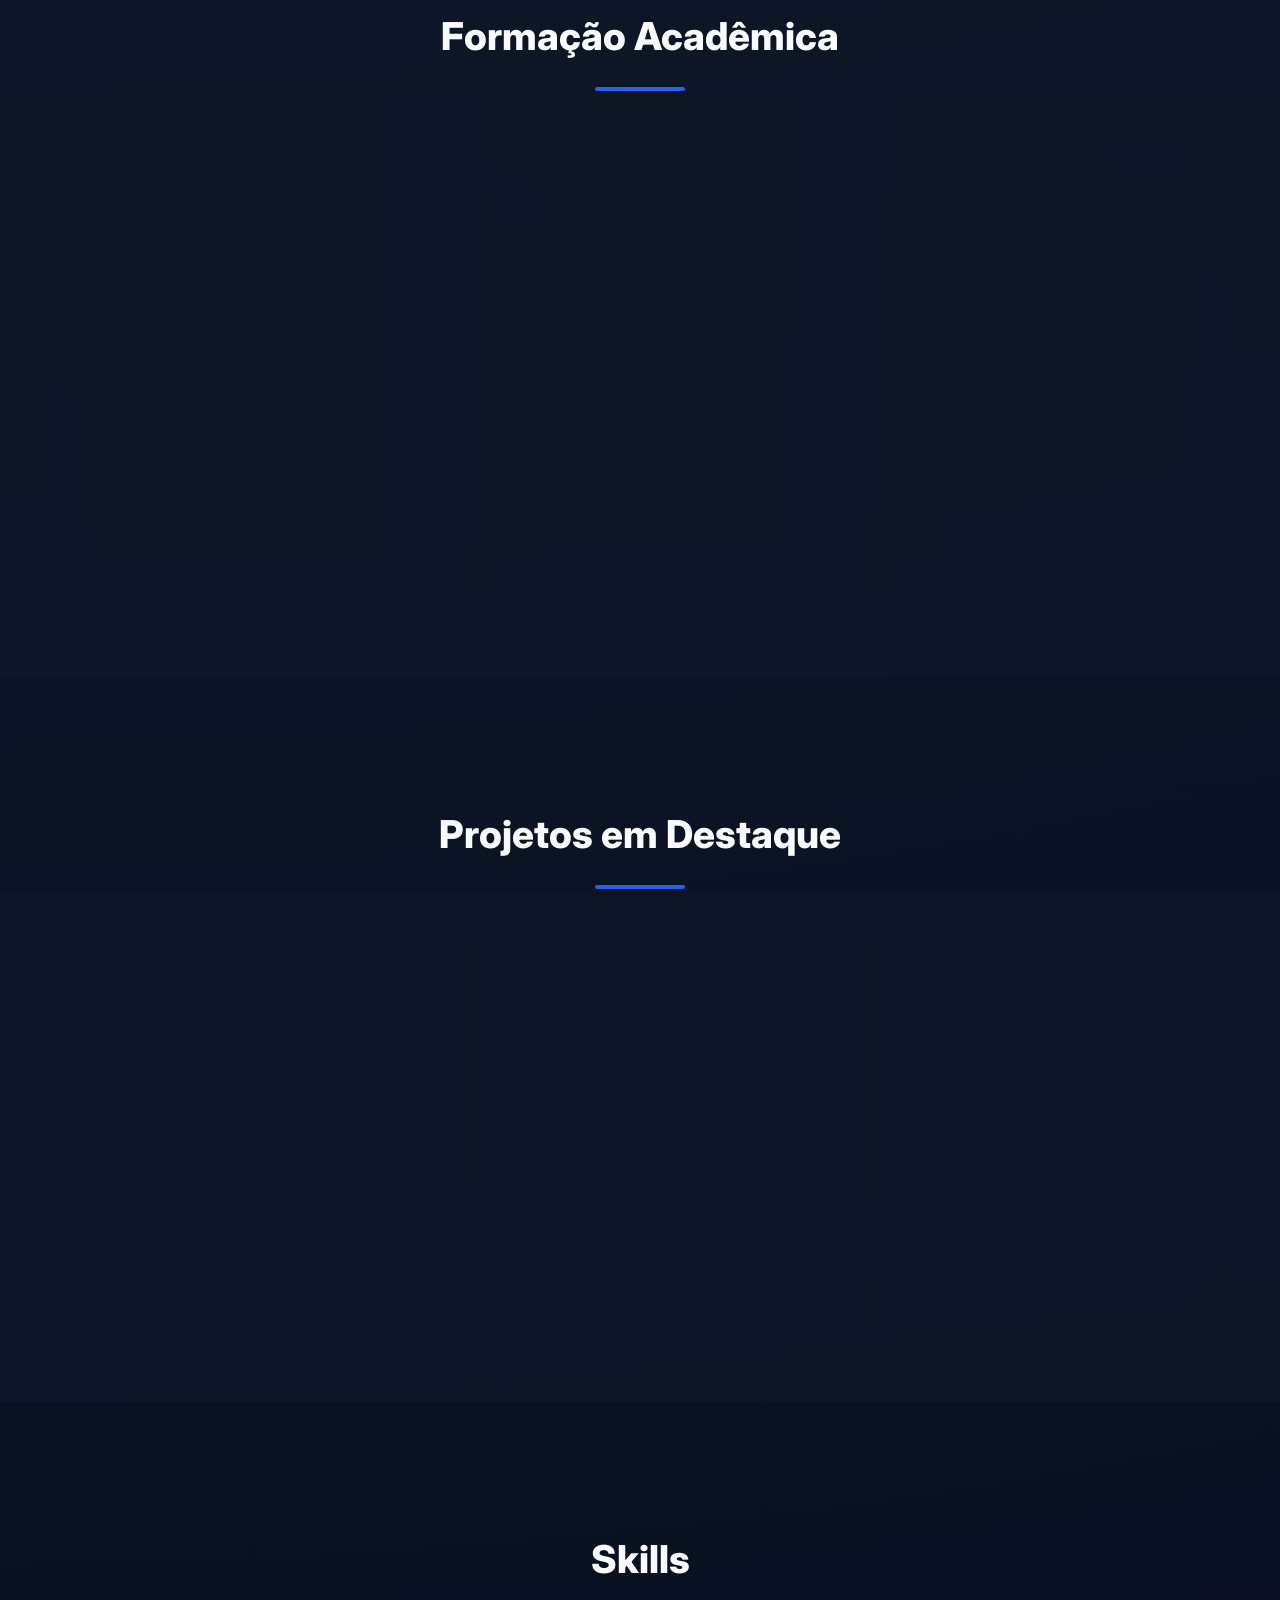
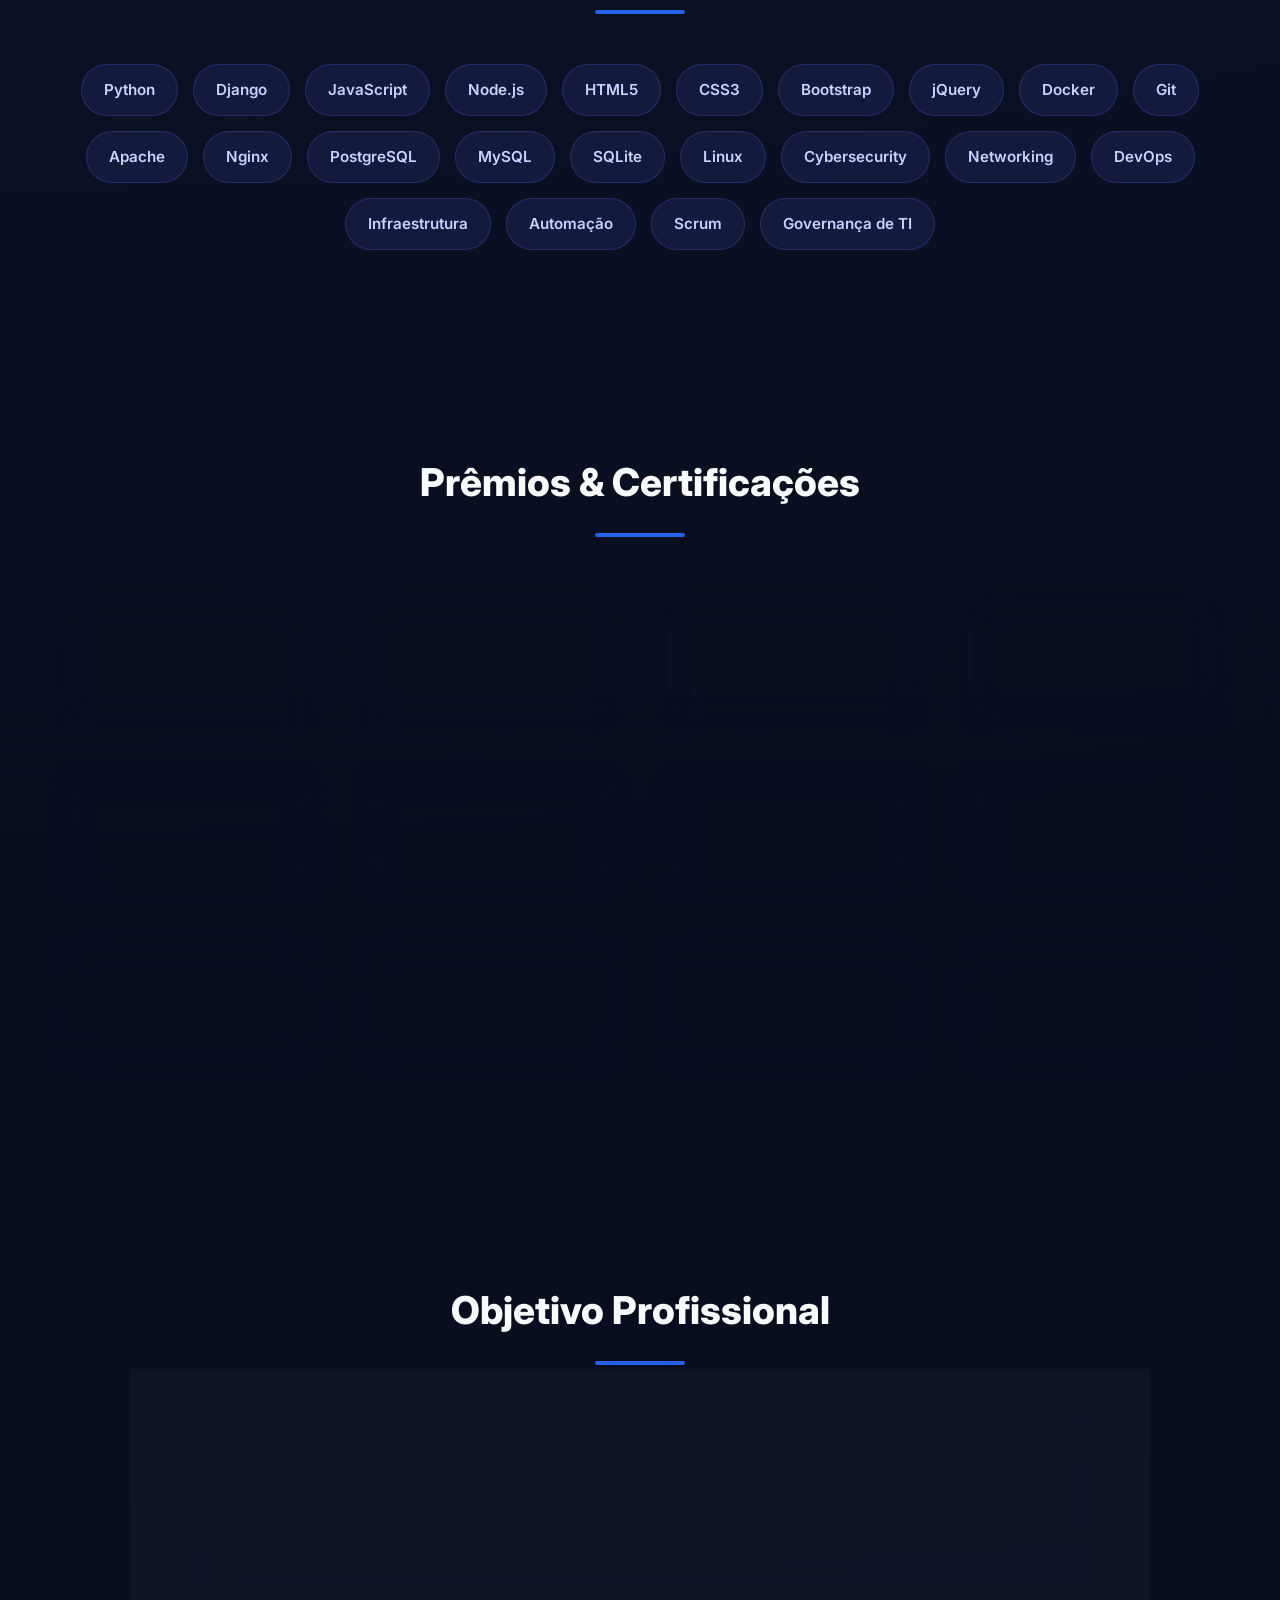
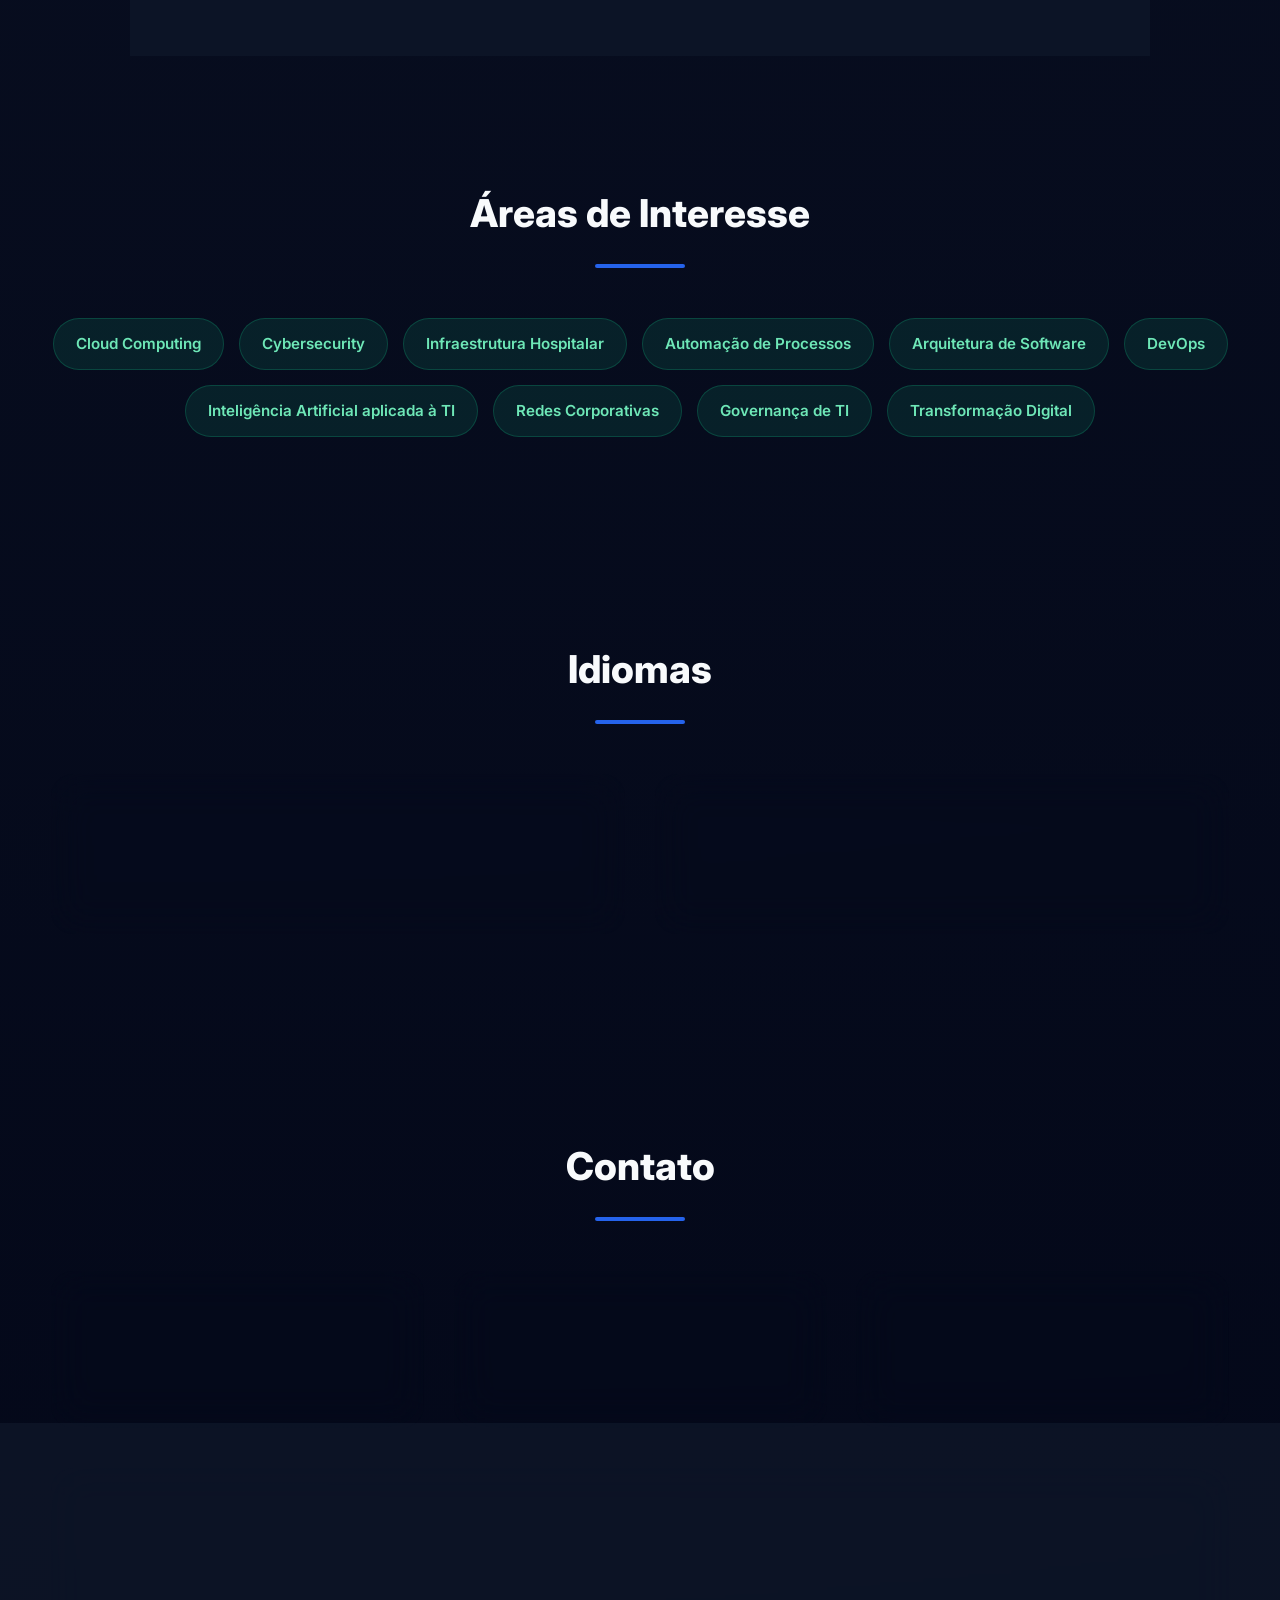
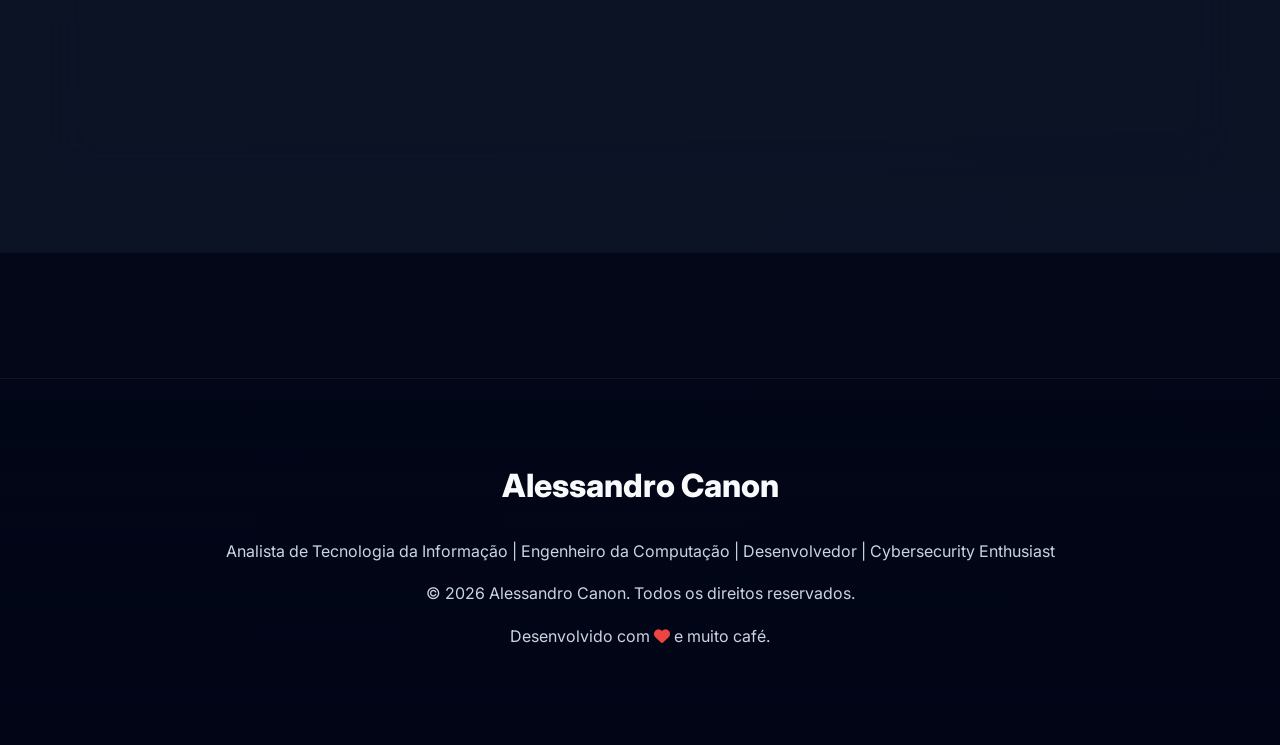
==== commit c219f2be: "Add loader div with spinner to index.html" ====
--- a/index.html
+++ b/index.html
@@ -48,6 +48,10 @@
 </head>
 
 <body>
+    
+<div id="loader">
+    <div class="spinner"></div>
+</div> 
 
 <header class="hero">
 
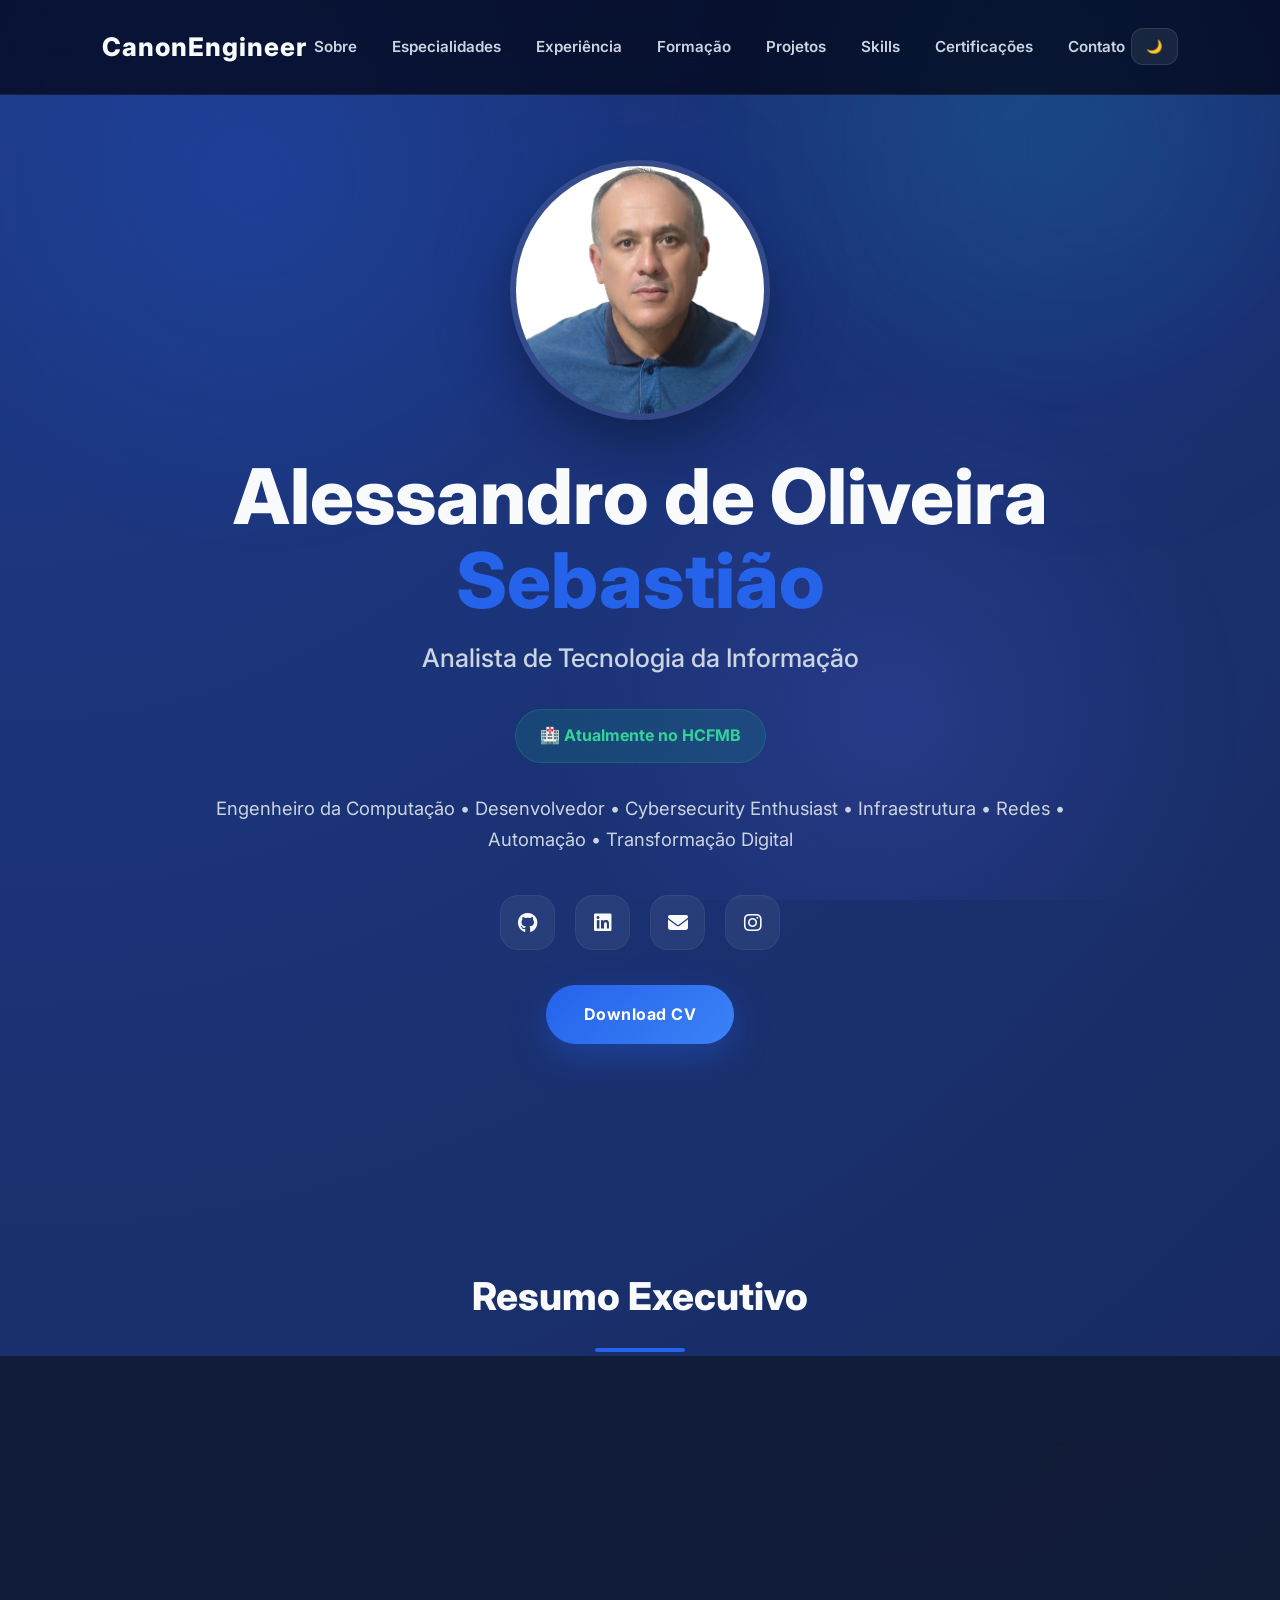
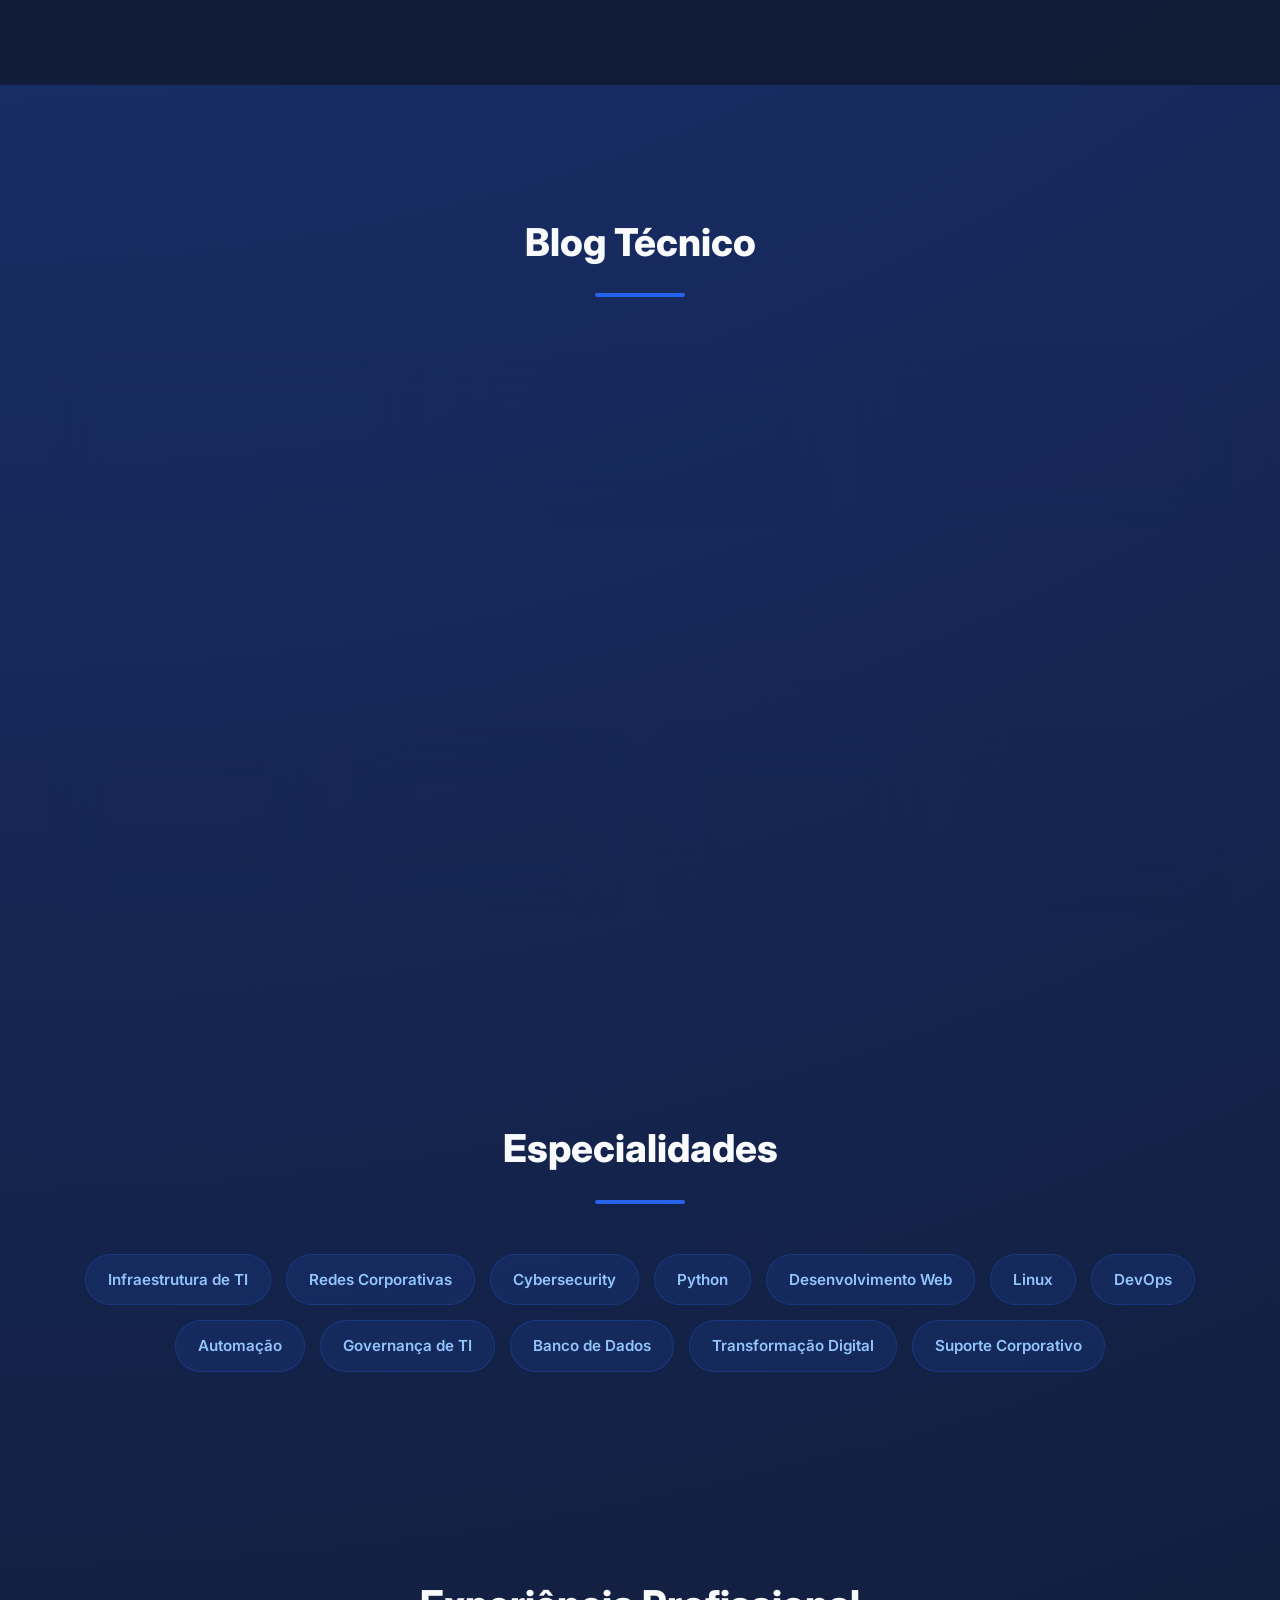
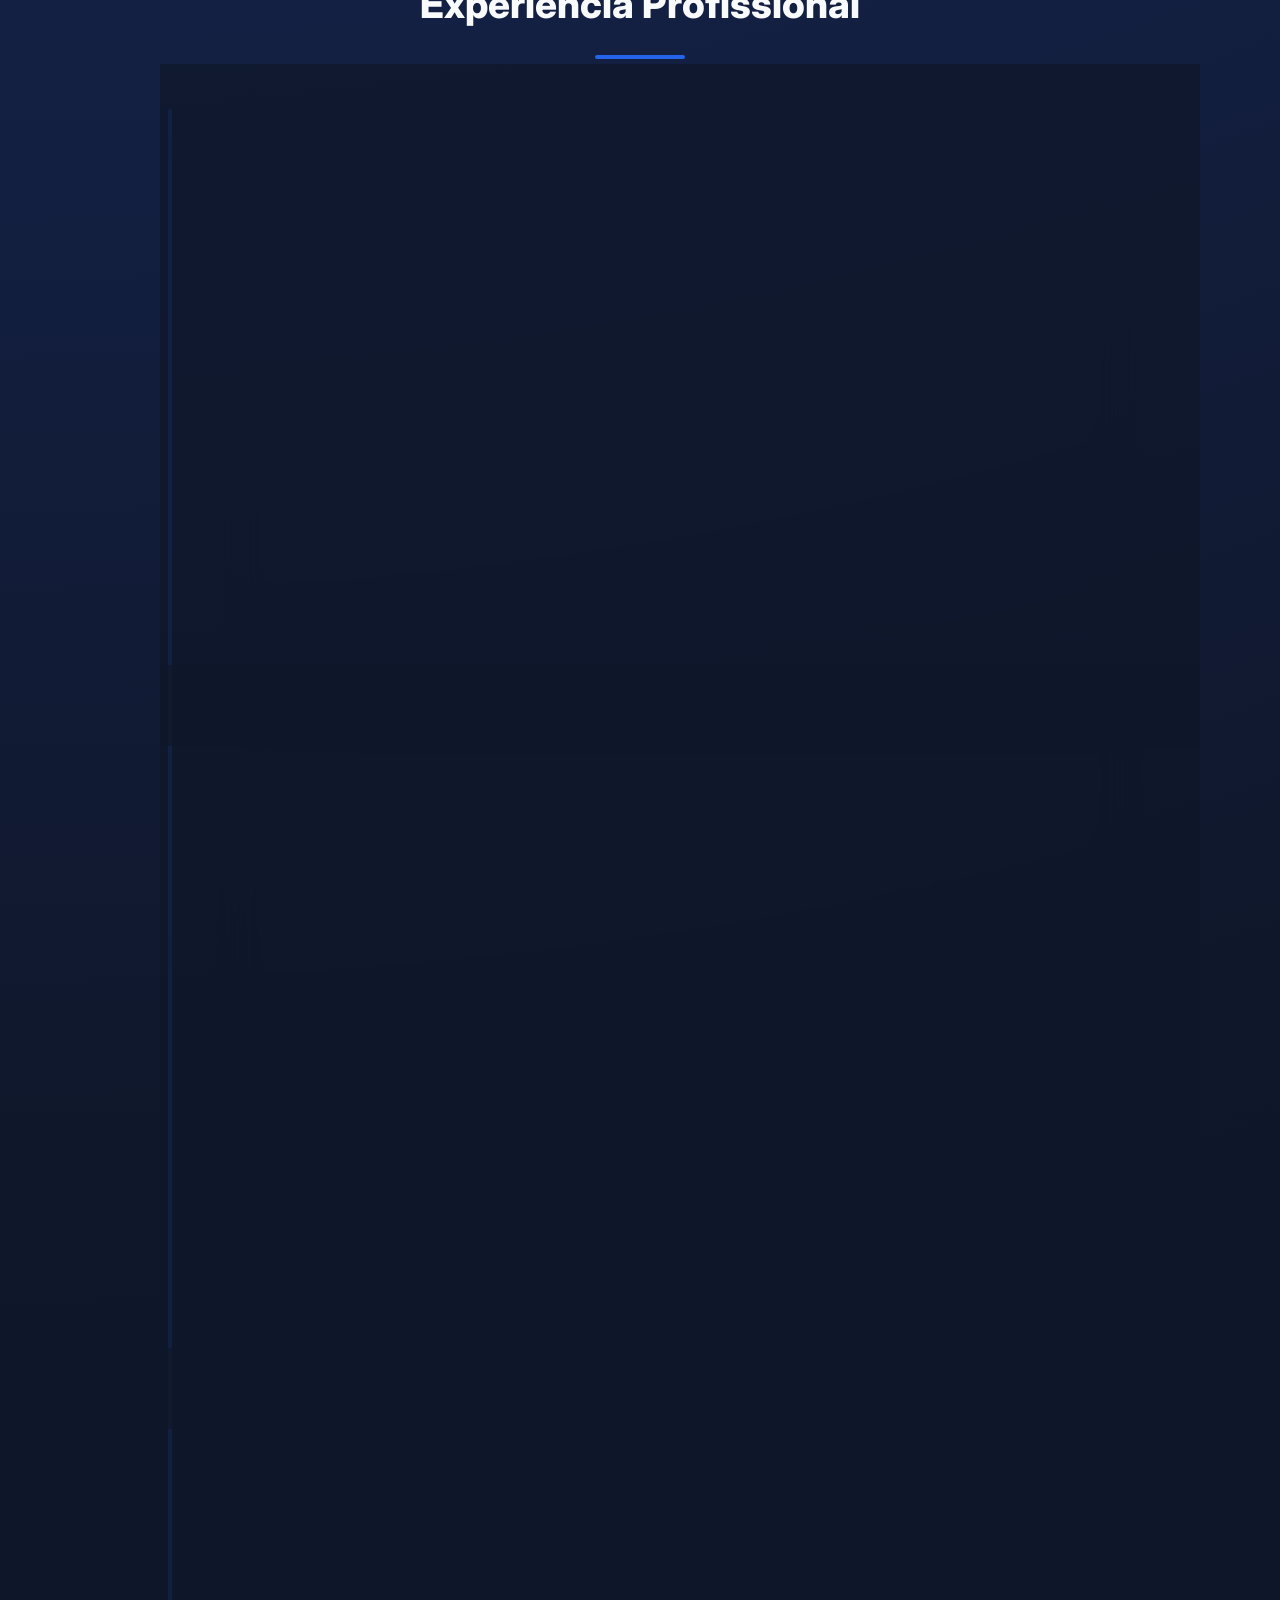
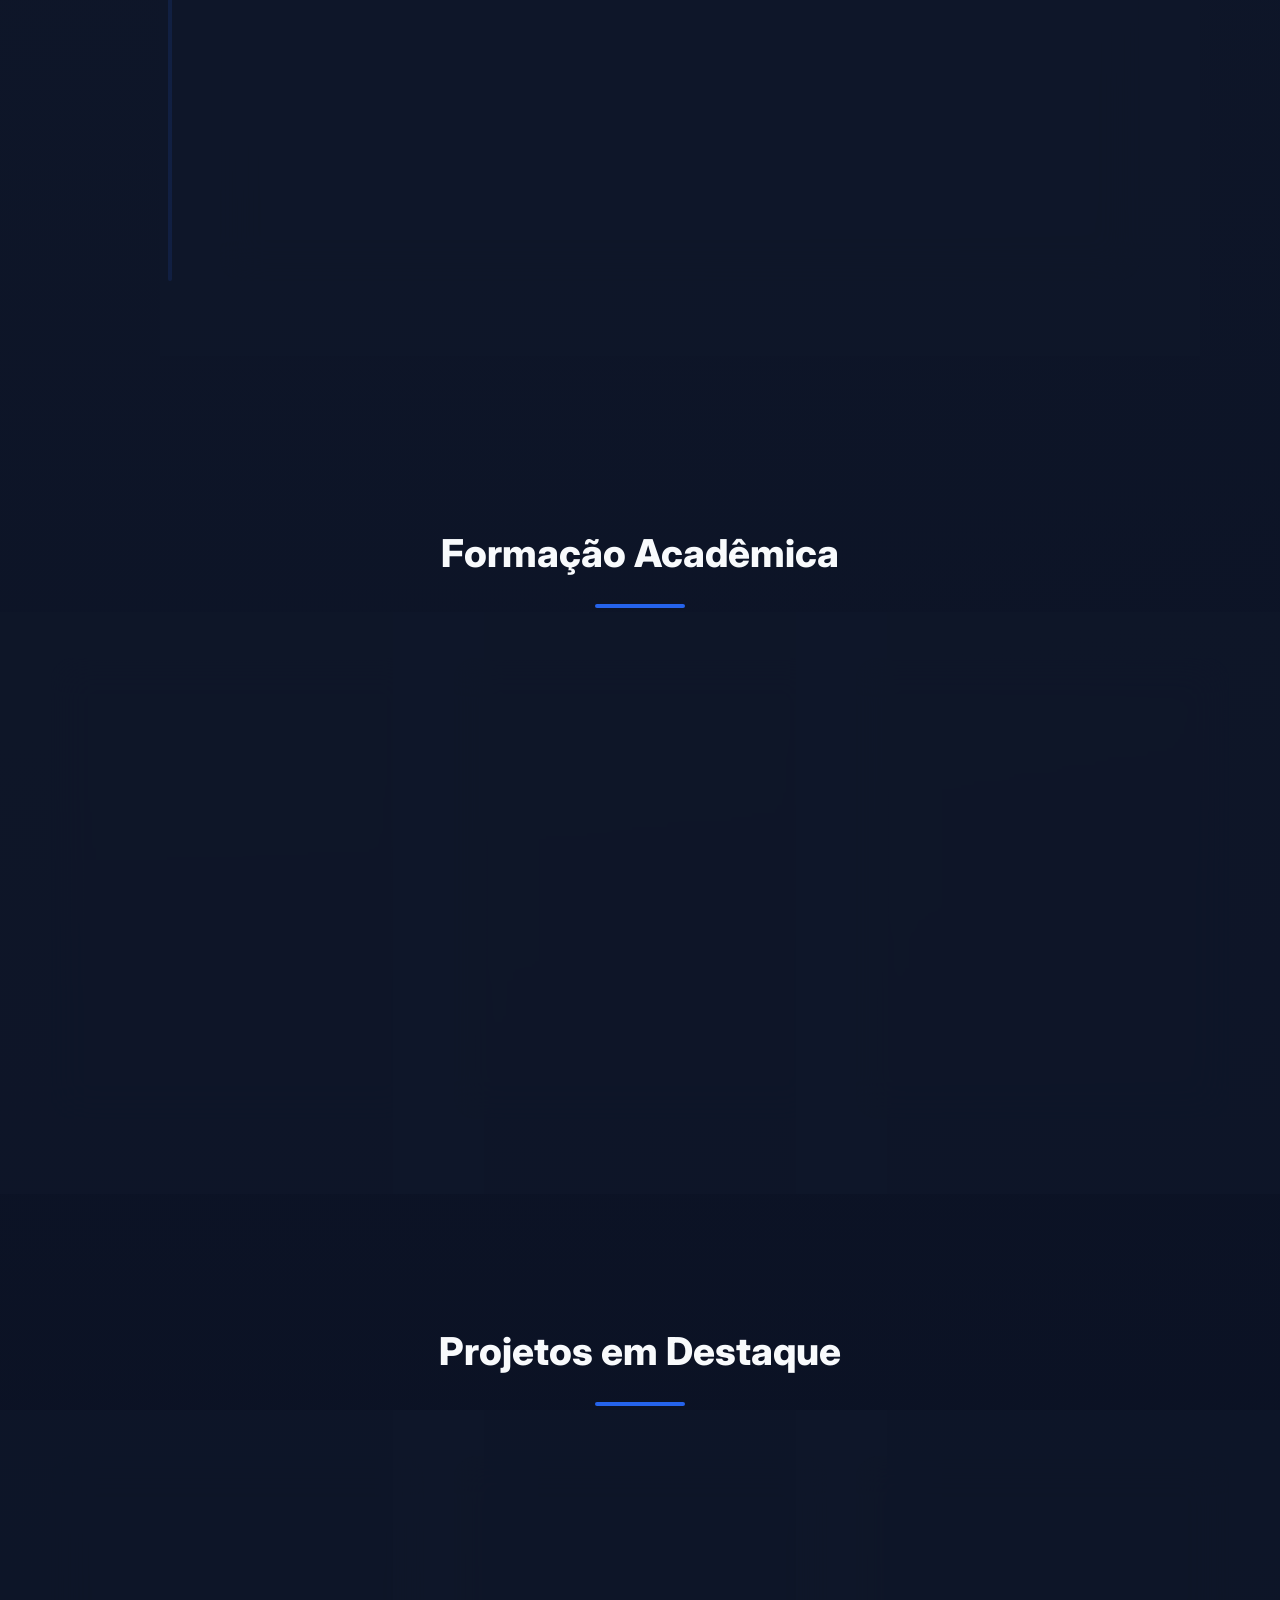
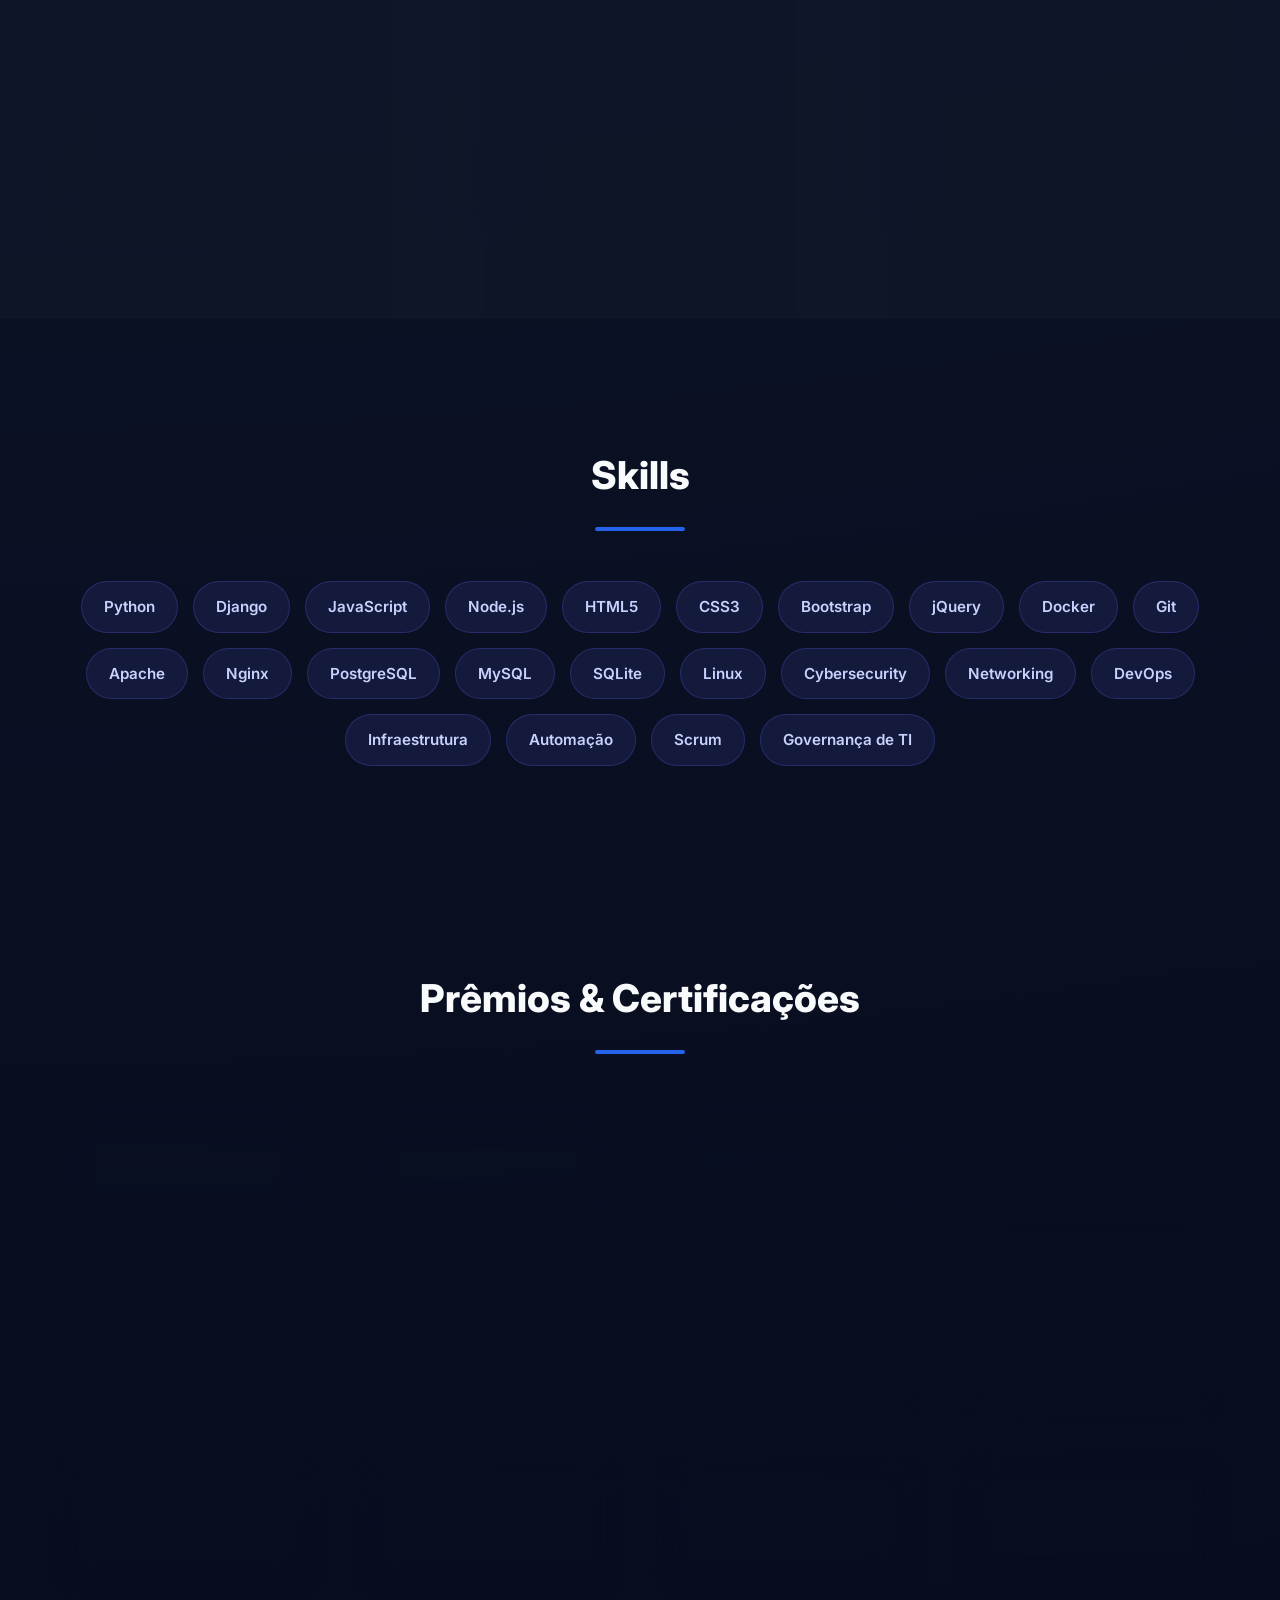
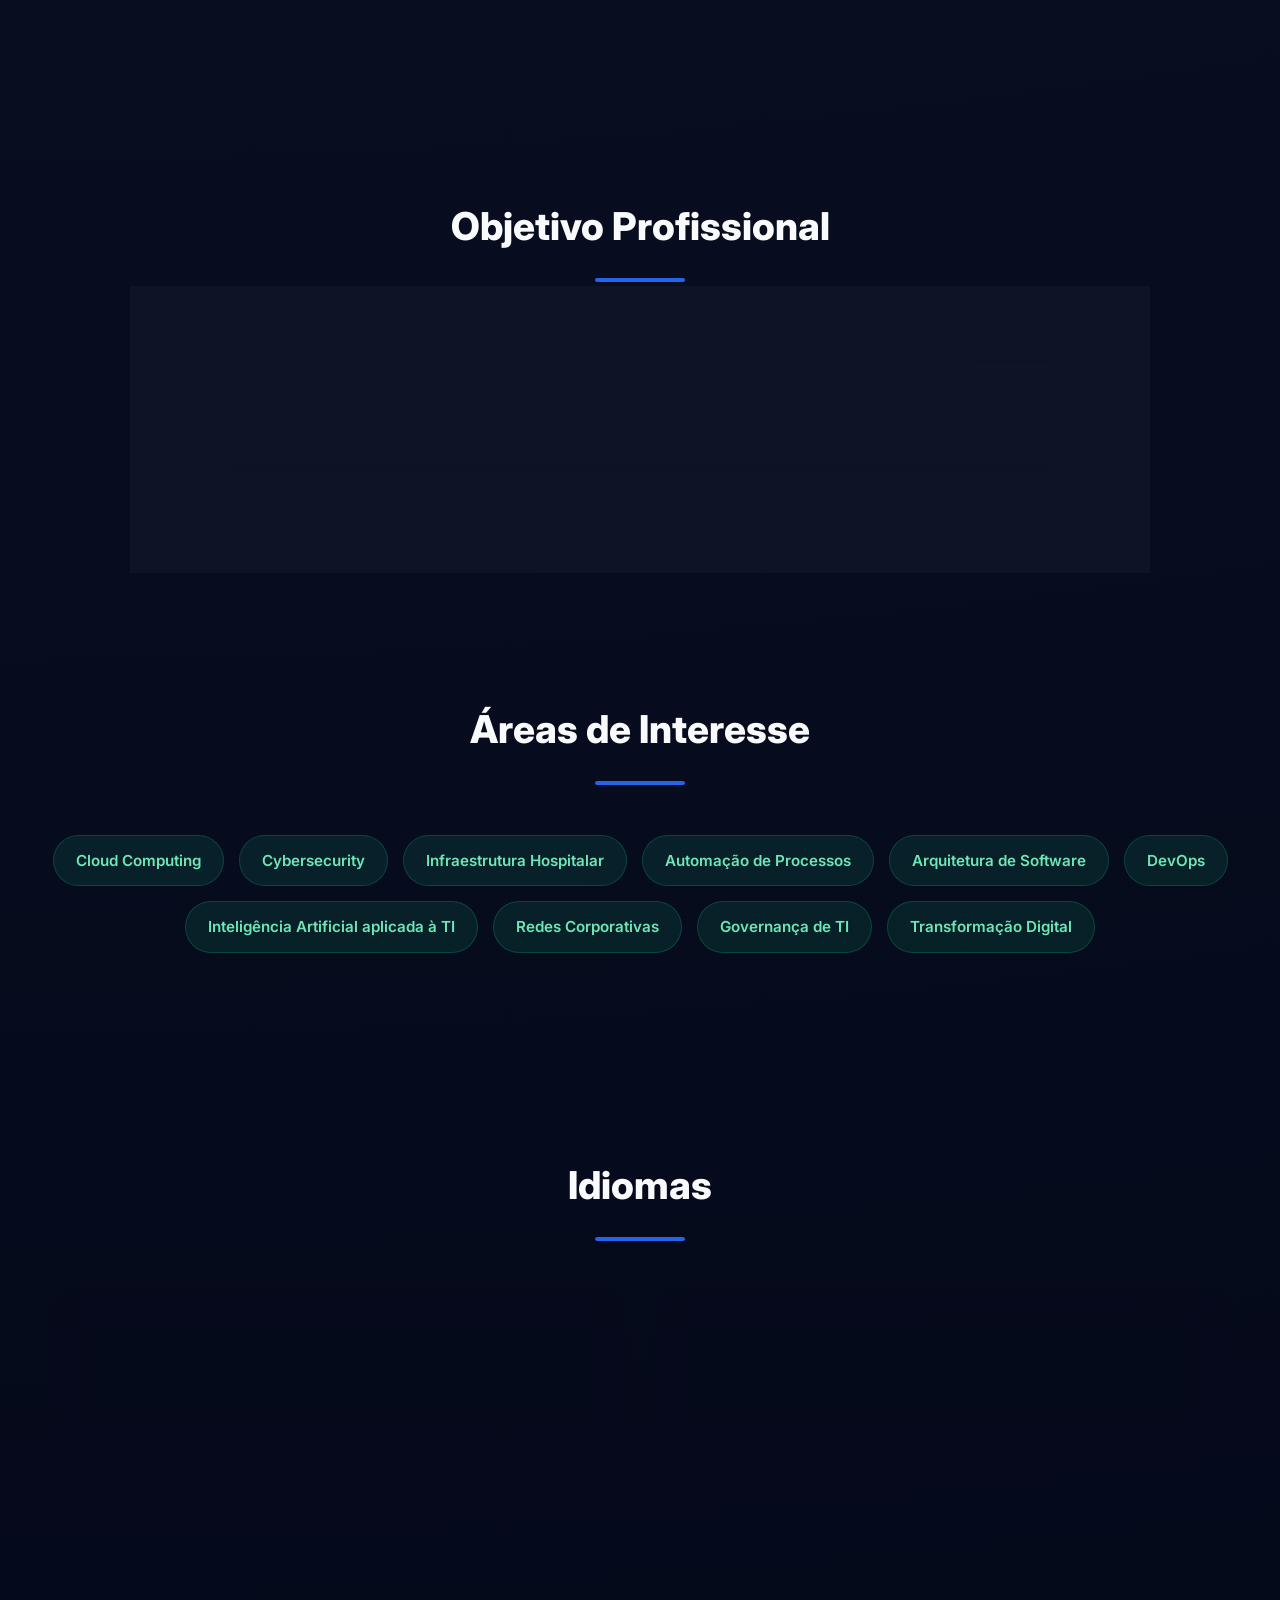
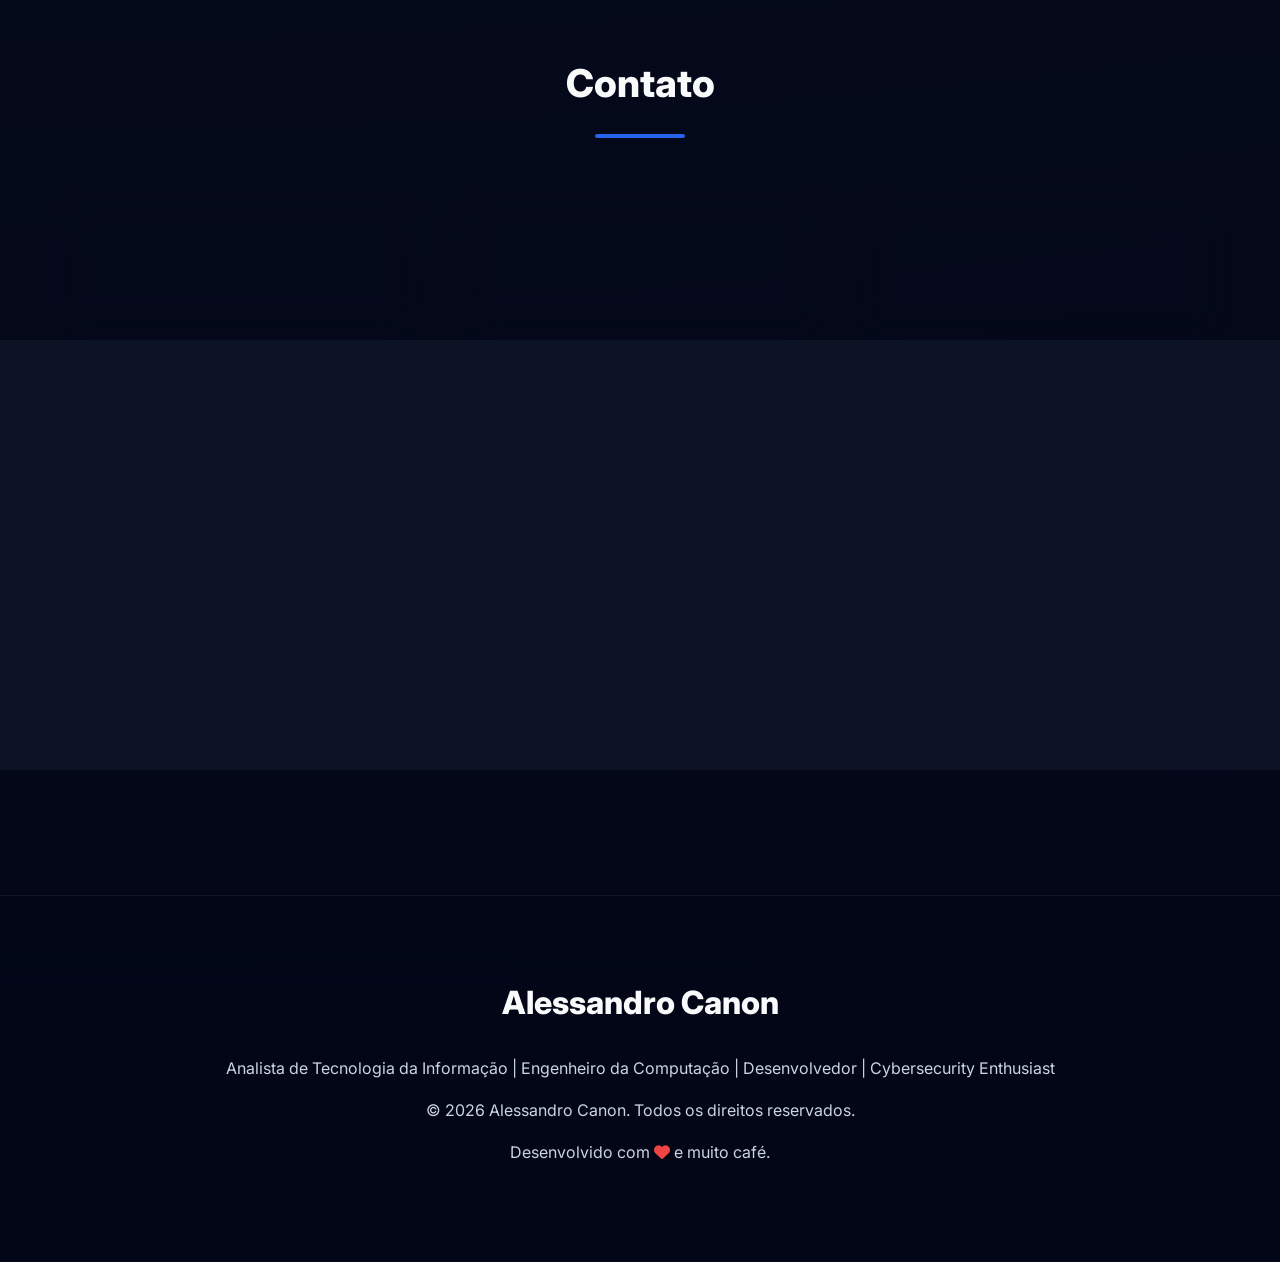
==== commit bc8c394a: "Add blog section with multiple technical posts Added a new blog section with three posts about DevOp" ====
--- a/index.html
+++ b/index.html
@@ -173,7 +173,40 @@
     </div>
 
 </section>
-
+    
+<section id="blog">
+
+  <h2>Blog Técnico</h2>
+
+  <div class="grid" id="blogContainer">
+
+    <!-- POST 1 -->
+    <div class="card blog-post" data-title="DevOps na prática"
+         data-content="DevOps é a integração entre desenvolvimento e operações, focando em automação, CI/CD e entrega contínua de software.">
+        <h3>DevOps na prática</h3>
+        <p>Introdução ao conceito moderno de pipelines e automação.</p>
+    </div>
+
+    <!-- POST 2 -->
+    <div class="card blog-post"
+         data-title="Segurança em Redes"
+         data-content="A segurança em redes envolve firewall, segmentação, monitoramento e políticas de acesso.">
+        <h3>Segurança em Redes</h3>
+        <p>Como proteger infraestruturas corporativas.</p>
+    </div>
+
+    <!-- POST 3 -->
+    <div class="card blog-post"
+         data-title="Python no Backend"
+         data-content="Python com Django ou FastAPI permite criar APIs rápidas, seguras e escaláveis.">
+        <h3>Python no Backend</h3>
+        <p>Construção de APIs modernas e escaláveis.</p>
+    </div>
+
+  </div>
+
+</section>
+    
 <section class="stats">
 
     <div class="stat-card">
@@ -818,7 +851,14 @@
     'https://vlibras.gov.br/app'
 );
 </script>
-
+    
+<div id="modal" class="modal">
+    <div class="modal-content">
+        <span id="closeModal">&times;</span>
+        <div id="modalBody"></div>
+    </div>
+</div>
+    
 <script
     src="wwwroot/js/script.js">
 </script>
--- a/wwwroot/css/style.css
+++ b/wwwroot/css/style.css
@@ -1064,3 +1064,70 @@
 html {
     scroll-padding-top: 90px;
 }
+/* =========================
+   DARK / LIGHT MODE
+========================= */
+
+body.light {
+    --background: #f8fafc;
+    --text: #0f172a;
+    --text-secondary: #334155;
+    --surface: rgba(255,255,255,.85);
+    background: #f1f5f9;
+}
+
+.theme-toggle {
+    background: rgba(255,255,255,.08);
+    border: 1px solid rgba(255,255,255,.1);
+    color: white;
+    padding: 10px 14px;
+    border-radius: 12px;
+    cursor: pointer;
+}
+#loader {
+    position: fixed;
+    inset: 0;
+    background: #020617;
+    display: flex;
+    justify-content: center;
+    align-items: center;
+    z-index: 9999;
+}
+
+.spinner {
+    width: 60px;
+    height: 60px;
+    border: 4px solid rgba(255,255,255,.1);
+    border-top: 4px solid #2563eb;
+    border-radius: 50%;
+    animation: spin 1s linear infinite;
+}
+
+@keyframes spin {
+    to { transform: rotate(360deg); }
+}
+
+.modal {
+    display: none;
+    position: fixed;
+    inset: 0;
+    background: rgba(0,0,0,.8);
+    justify-content: center;
+    align-items: center;
+    z-index: 9999;
+}
+
+.modal-content {
+    background: #0f172a;
+    padding: 40px;
+    border-radius: 20px;
+    width: 80%;
+    max-width: 600px;
+    color: white;
+}
+
+#closeModal {
+    float: right;
+    cursor: pointer;
+    font-size: 24px;
+}
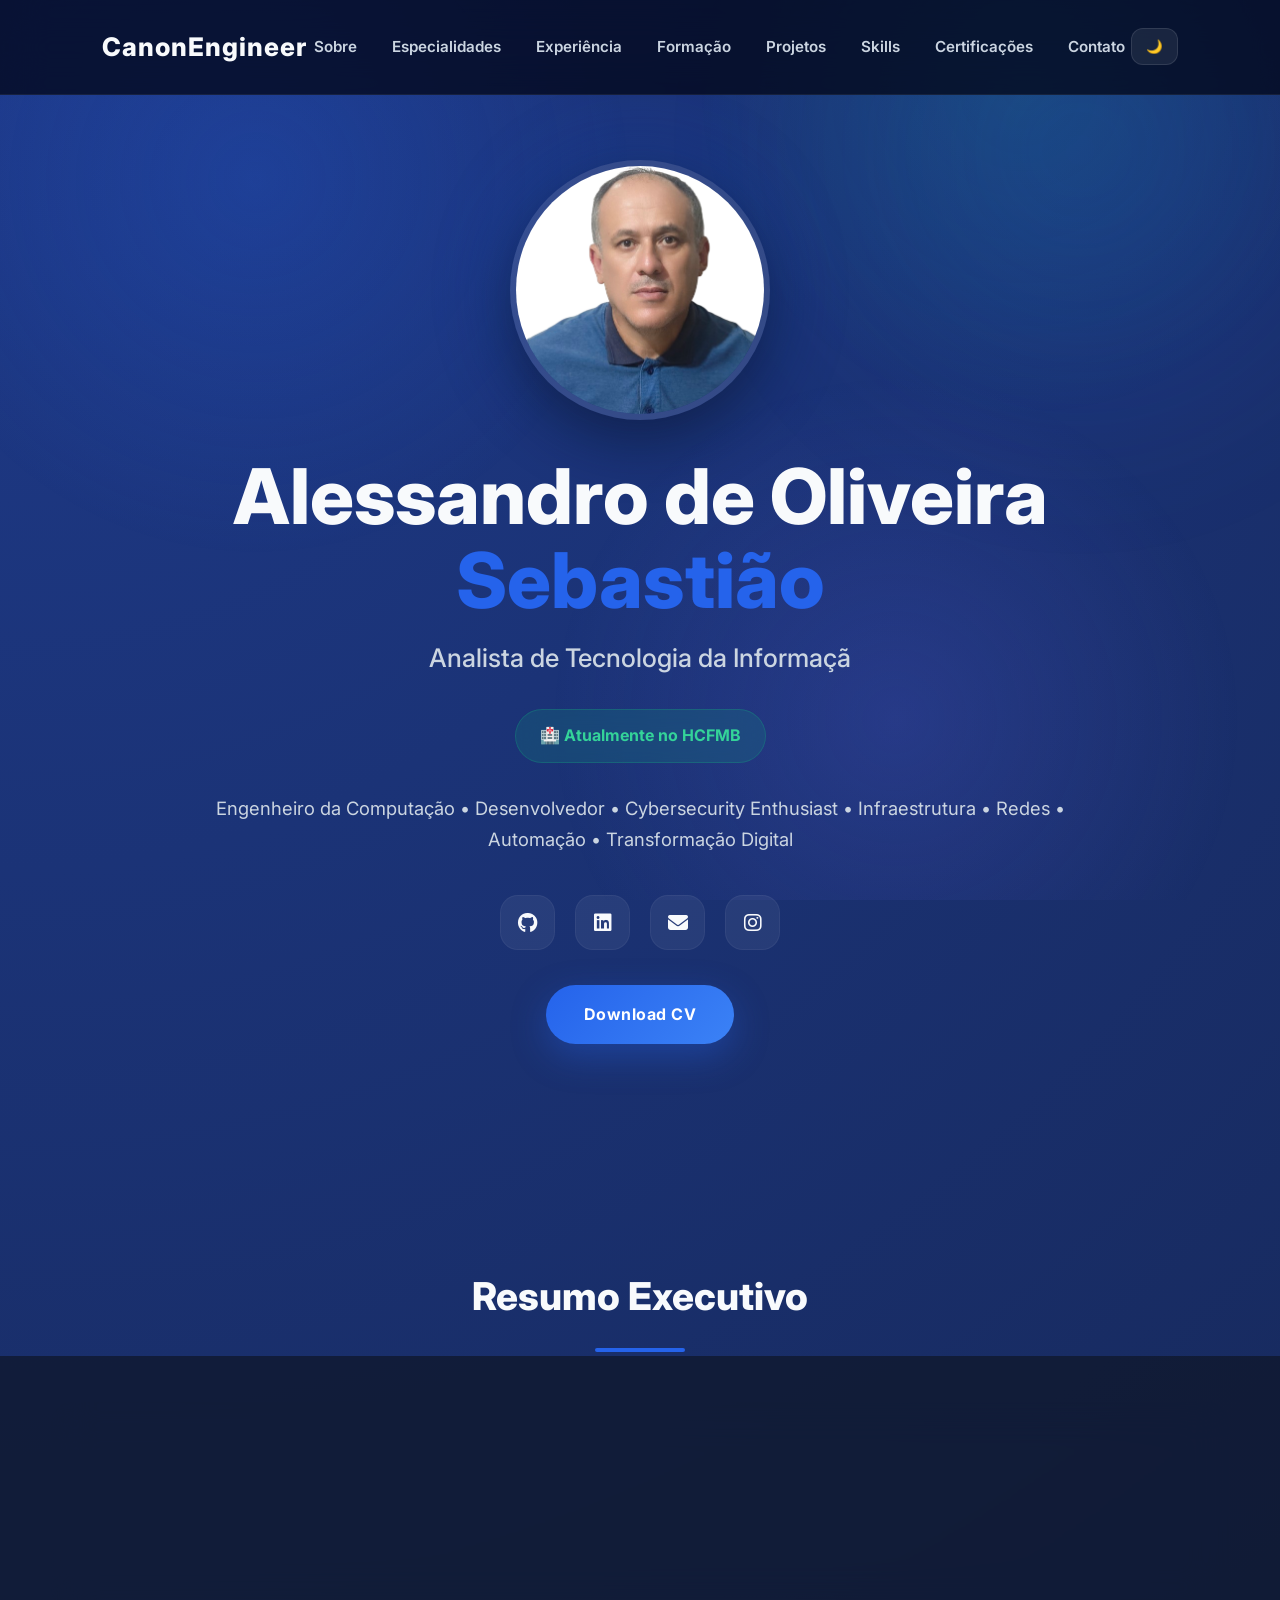
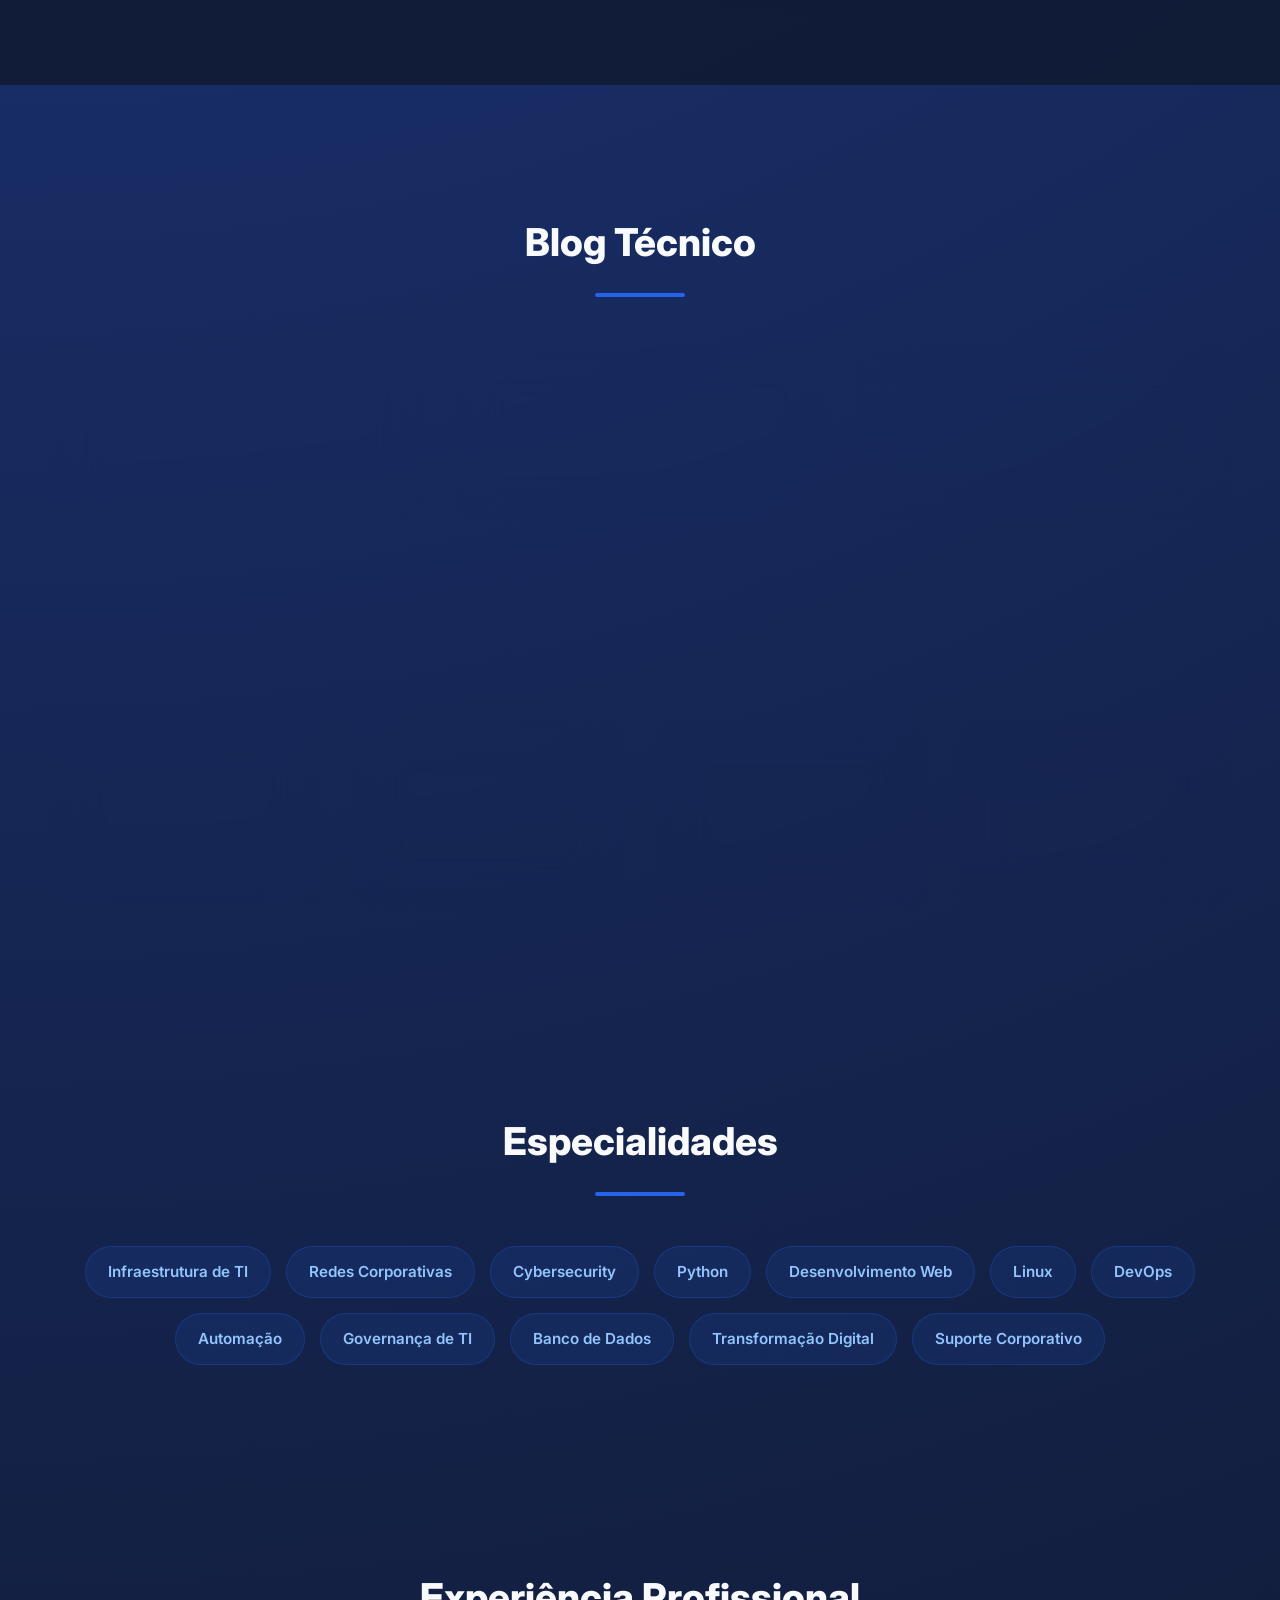
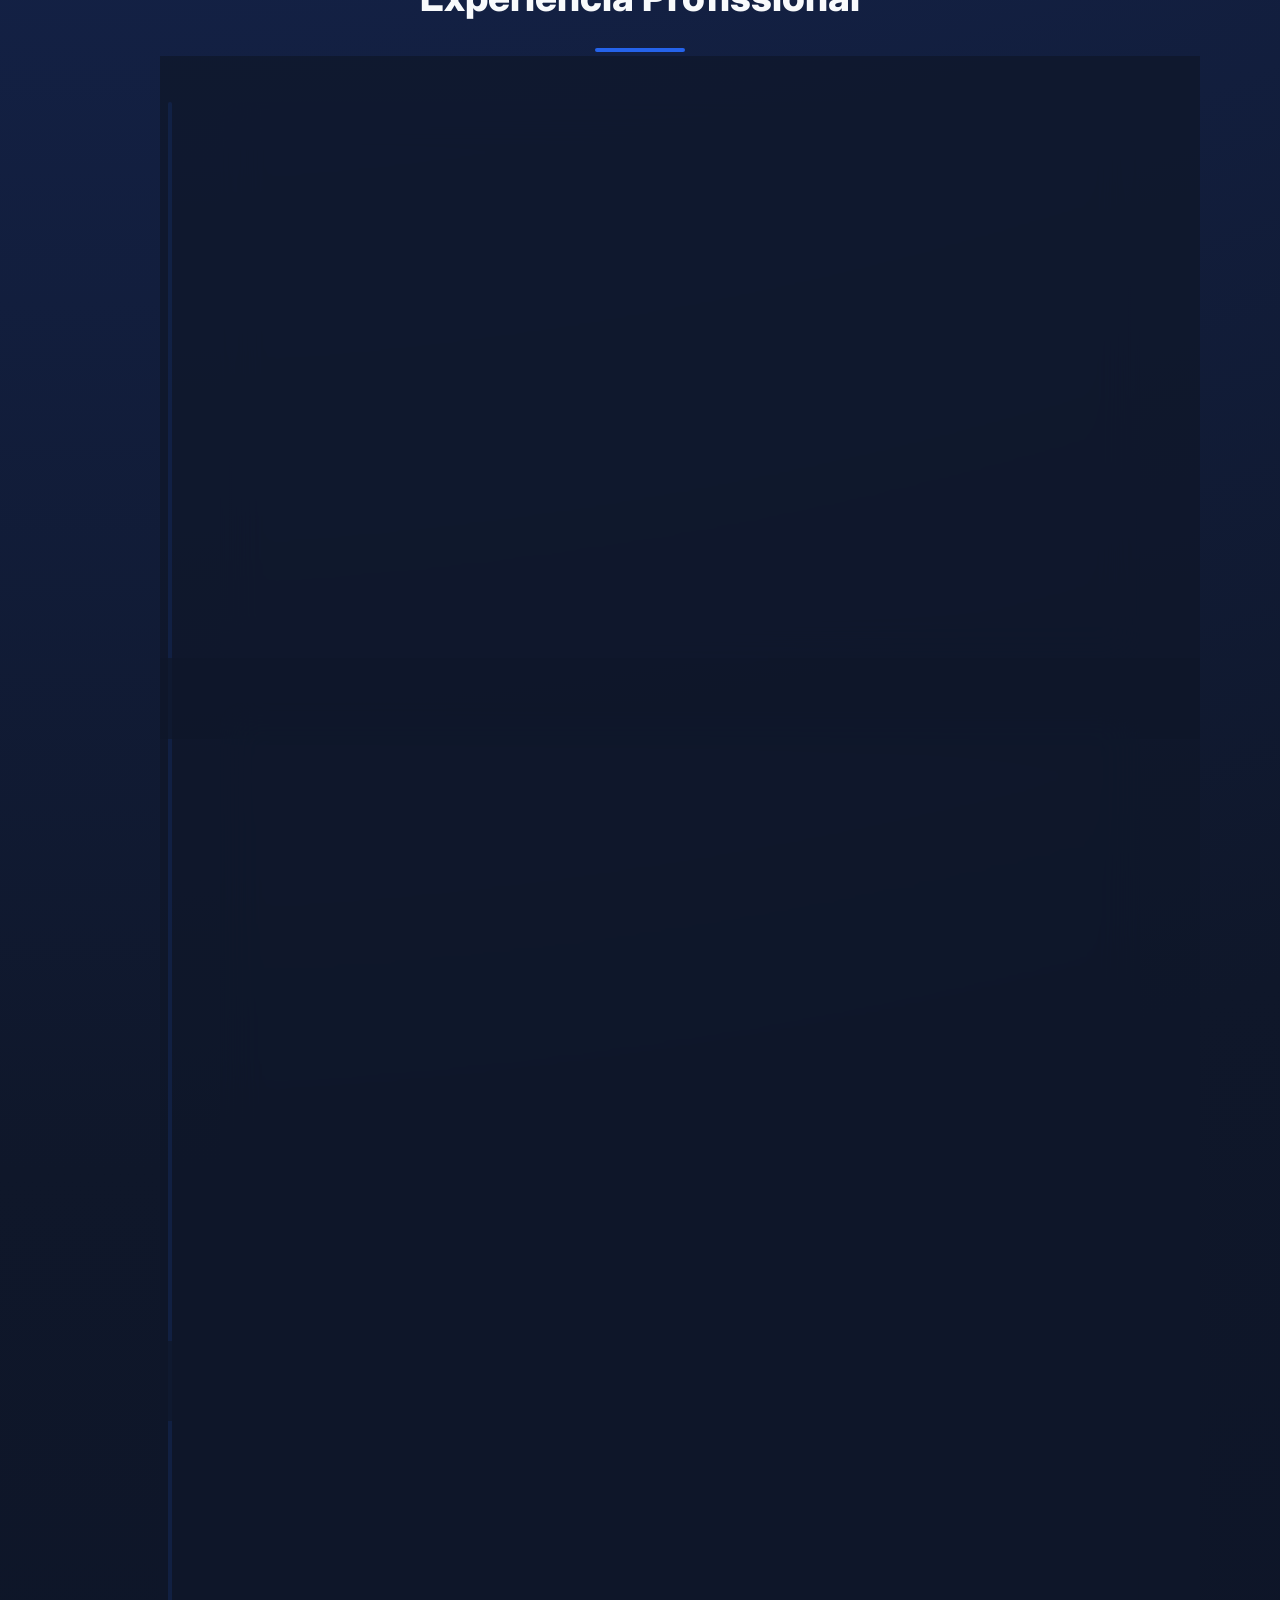
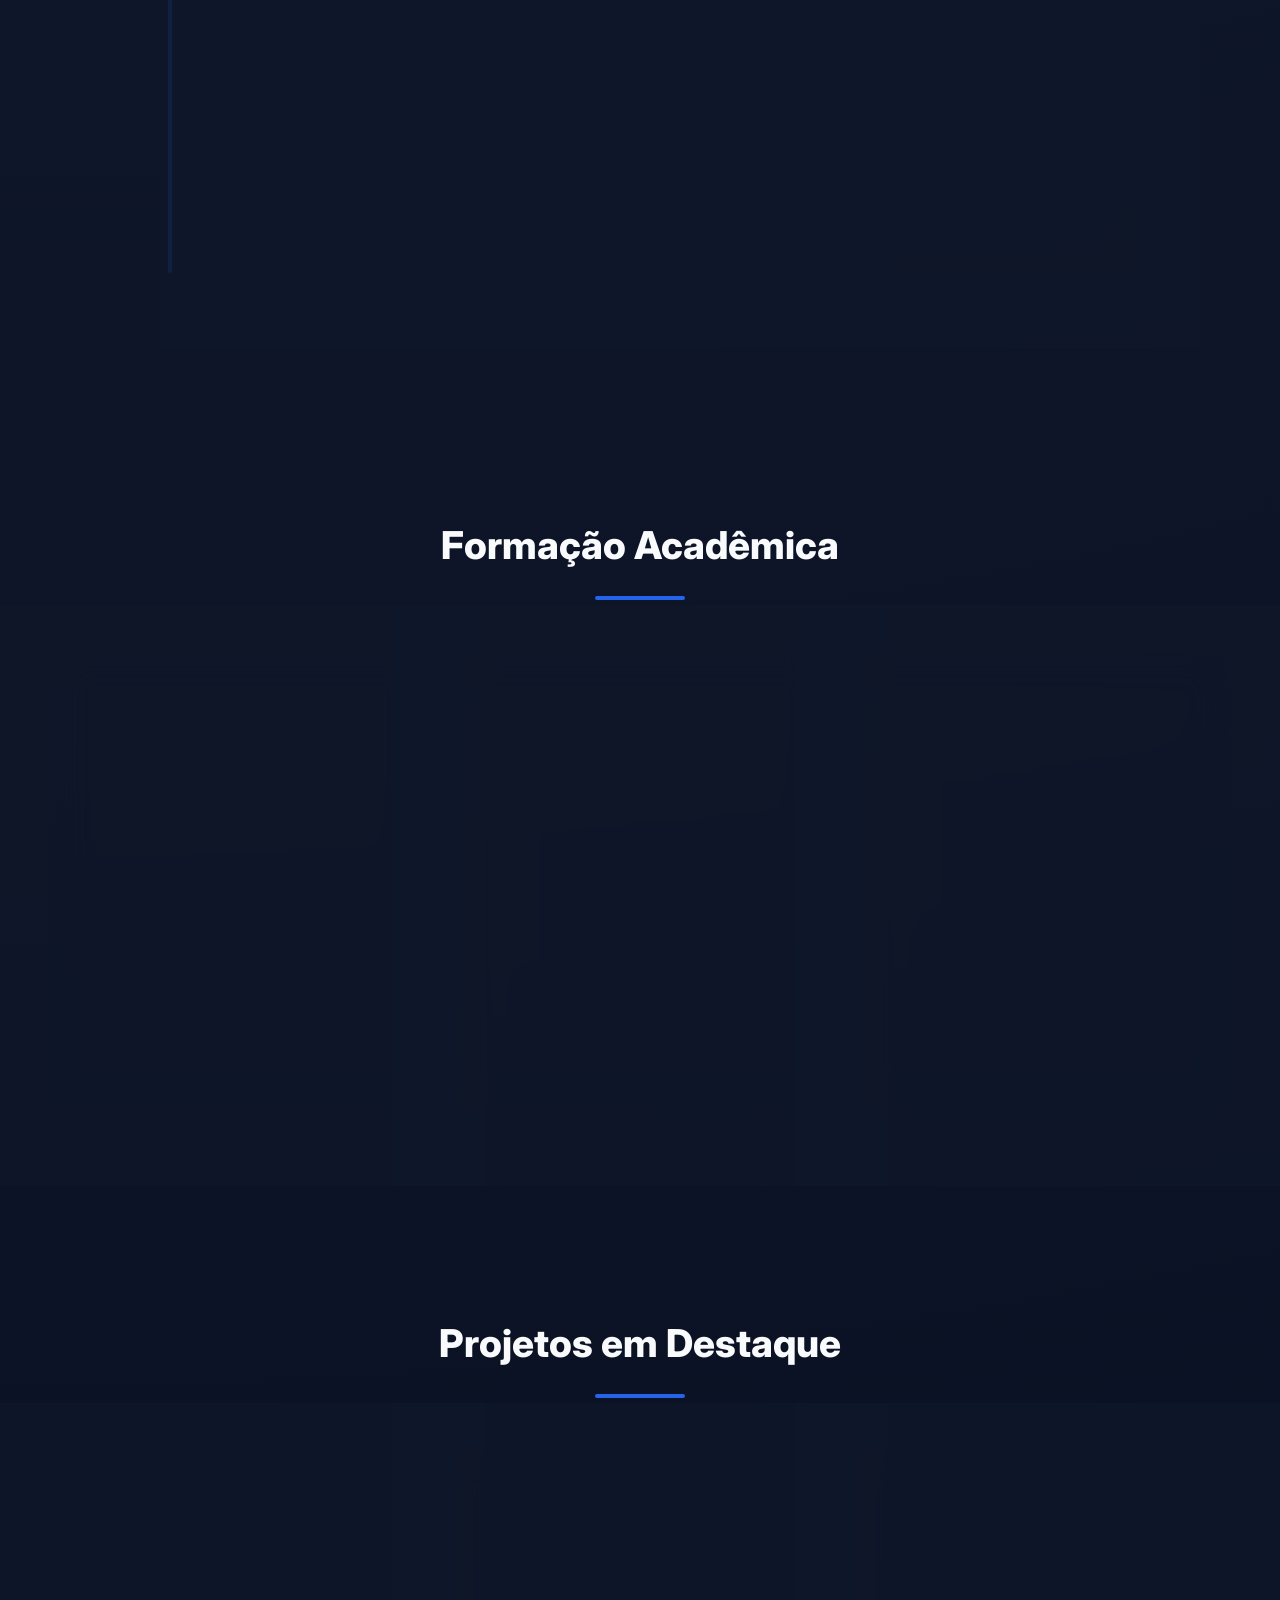
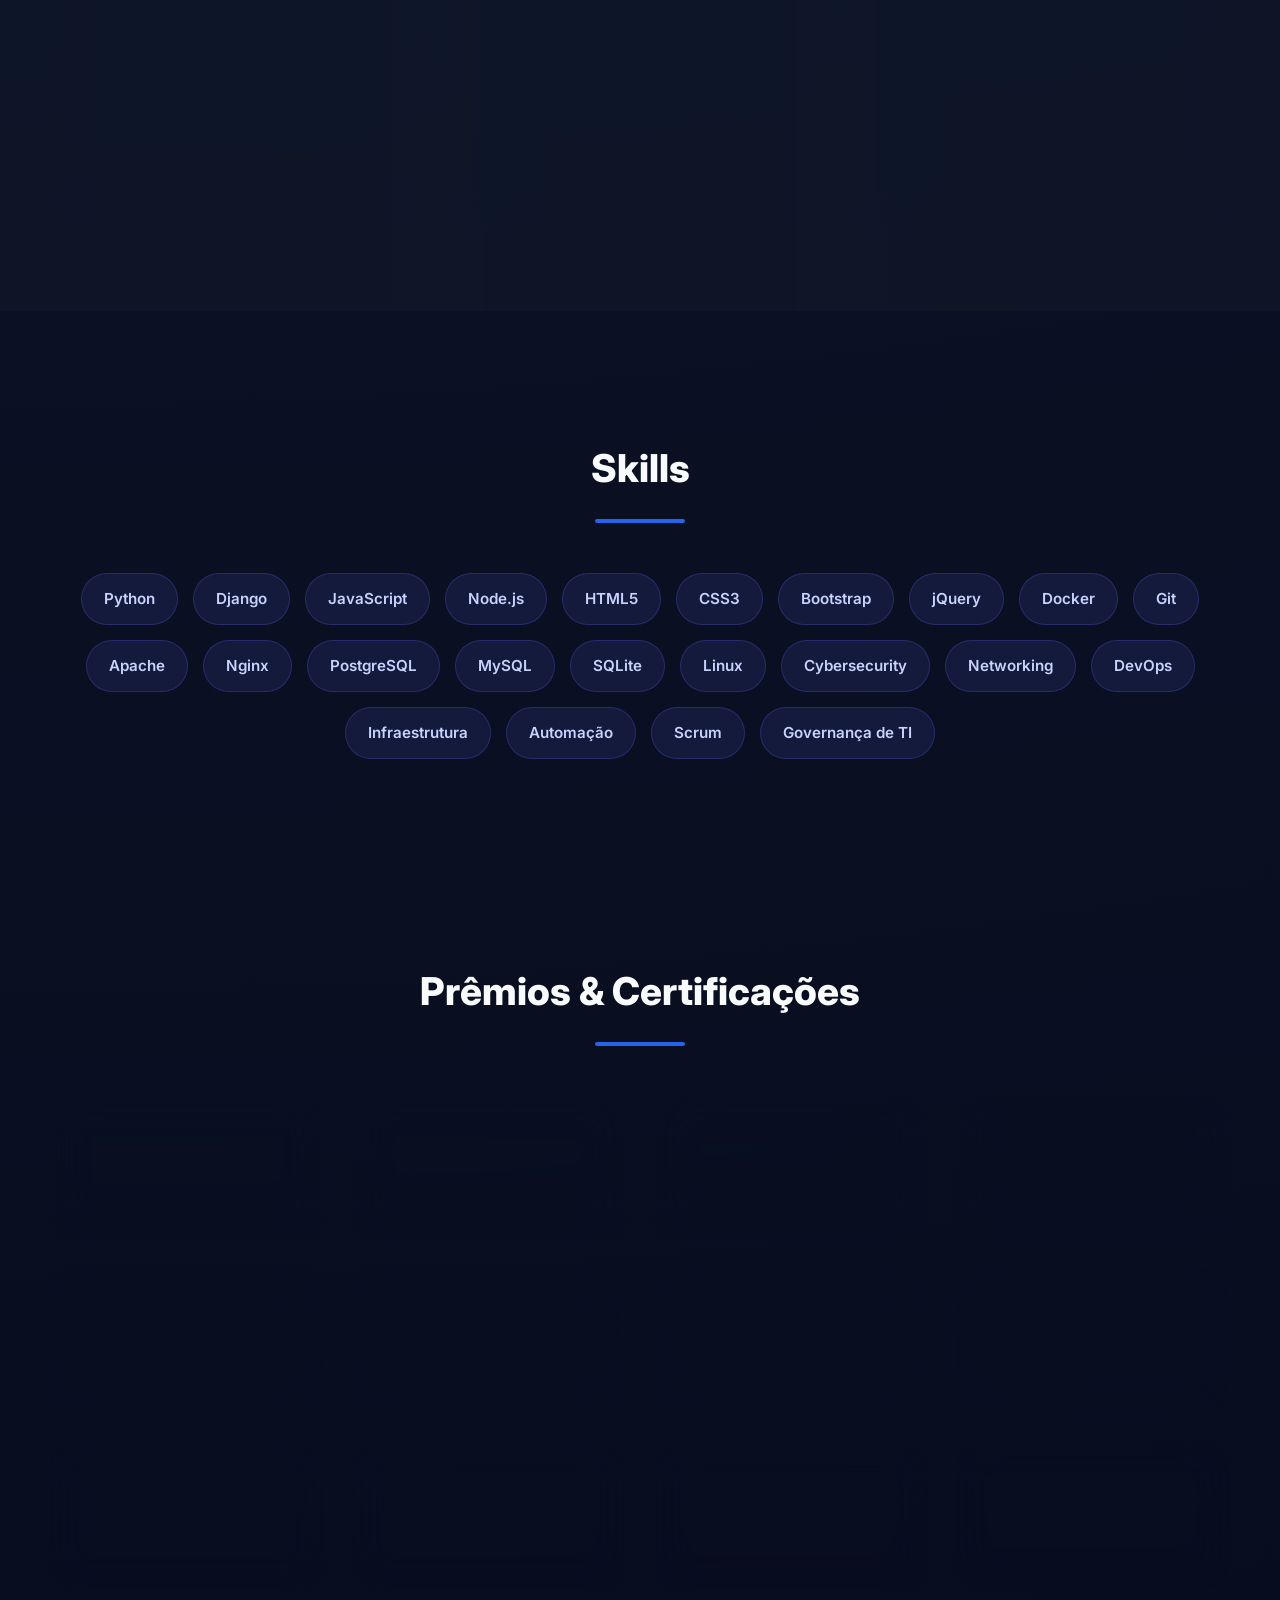
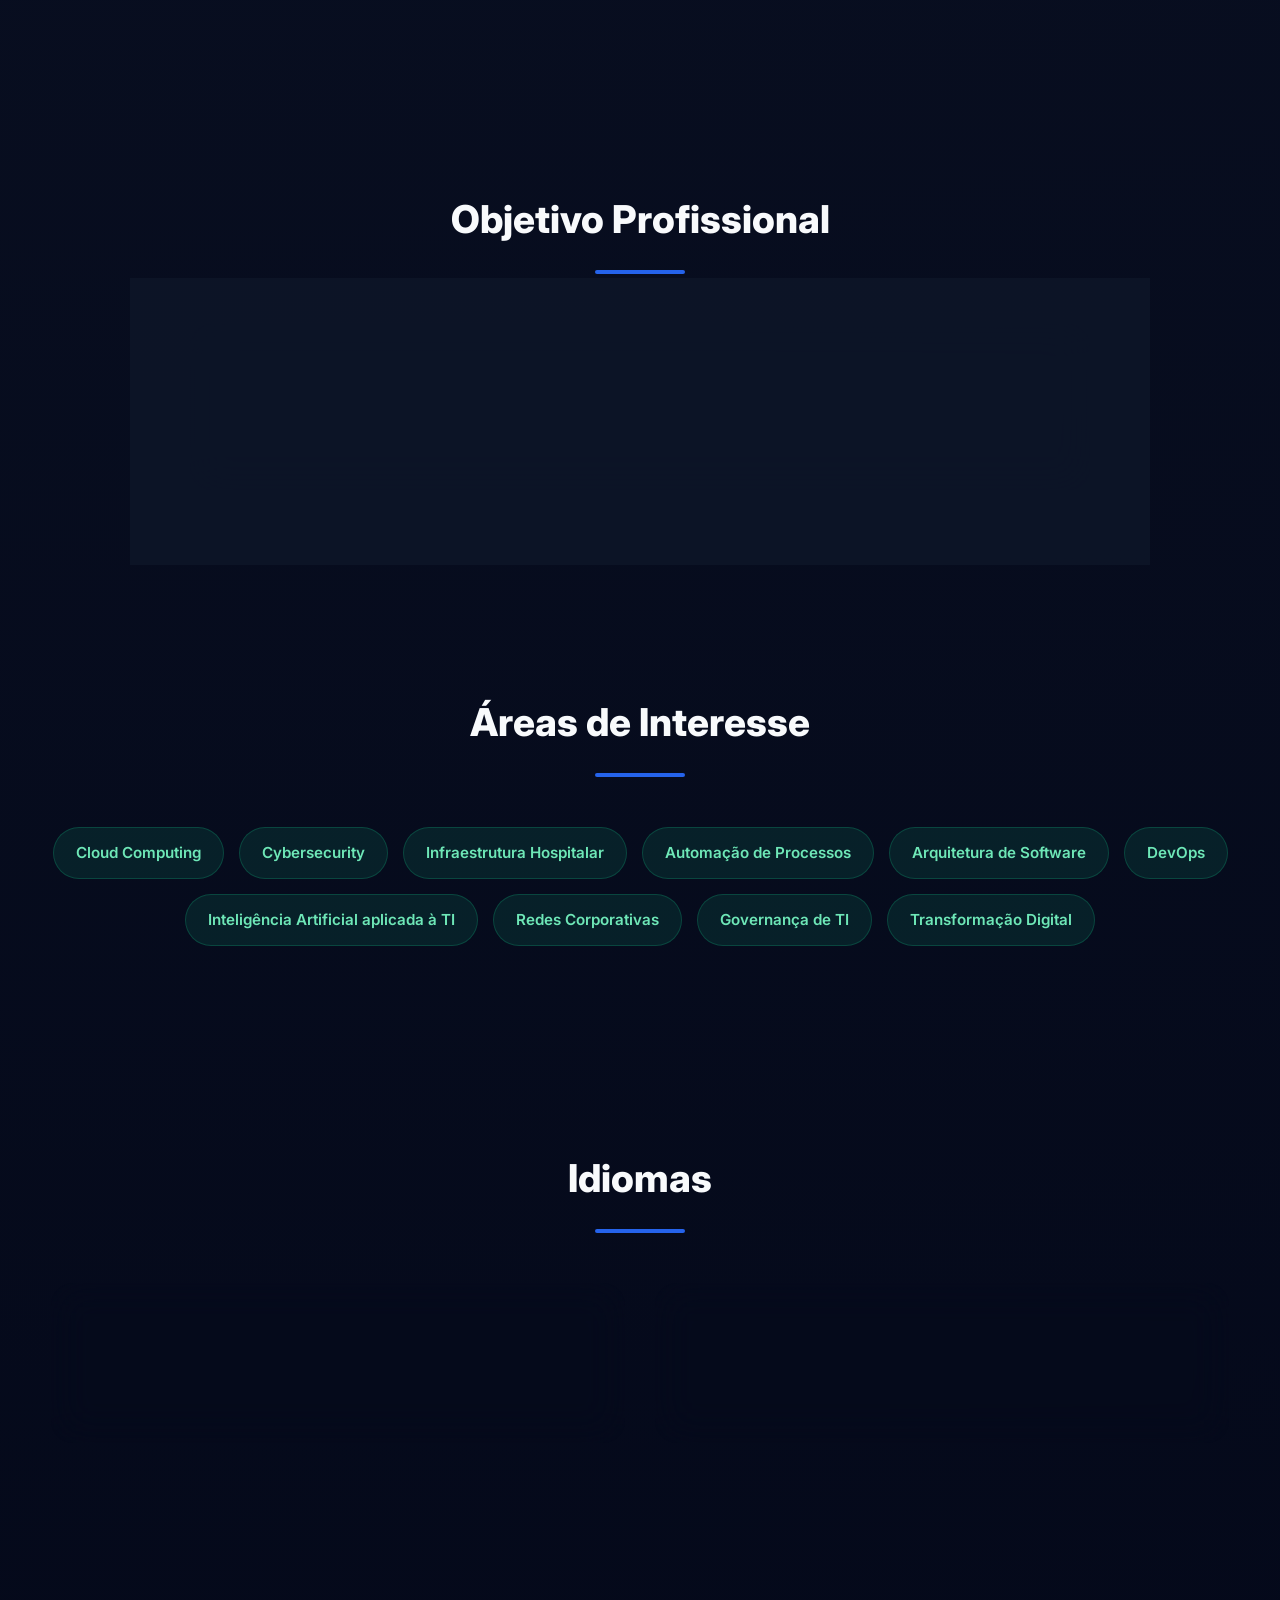
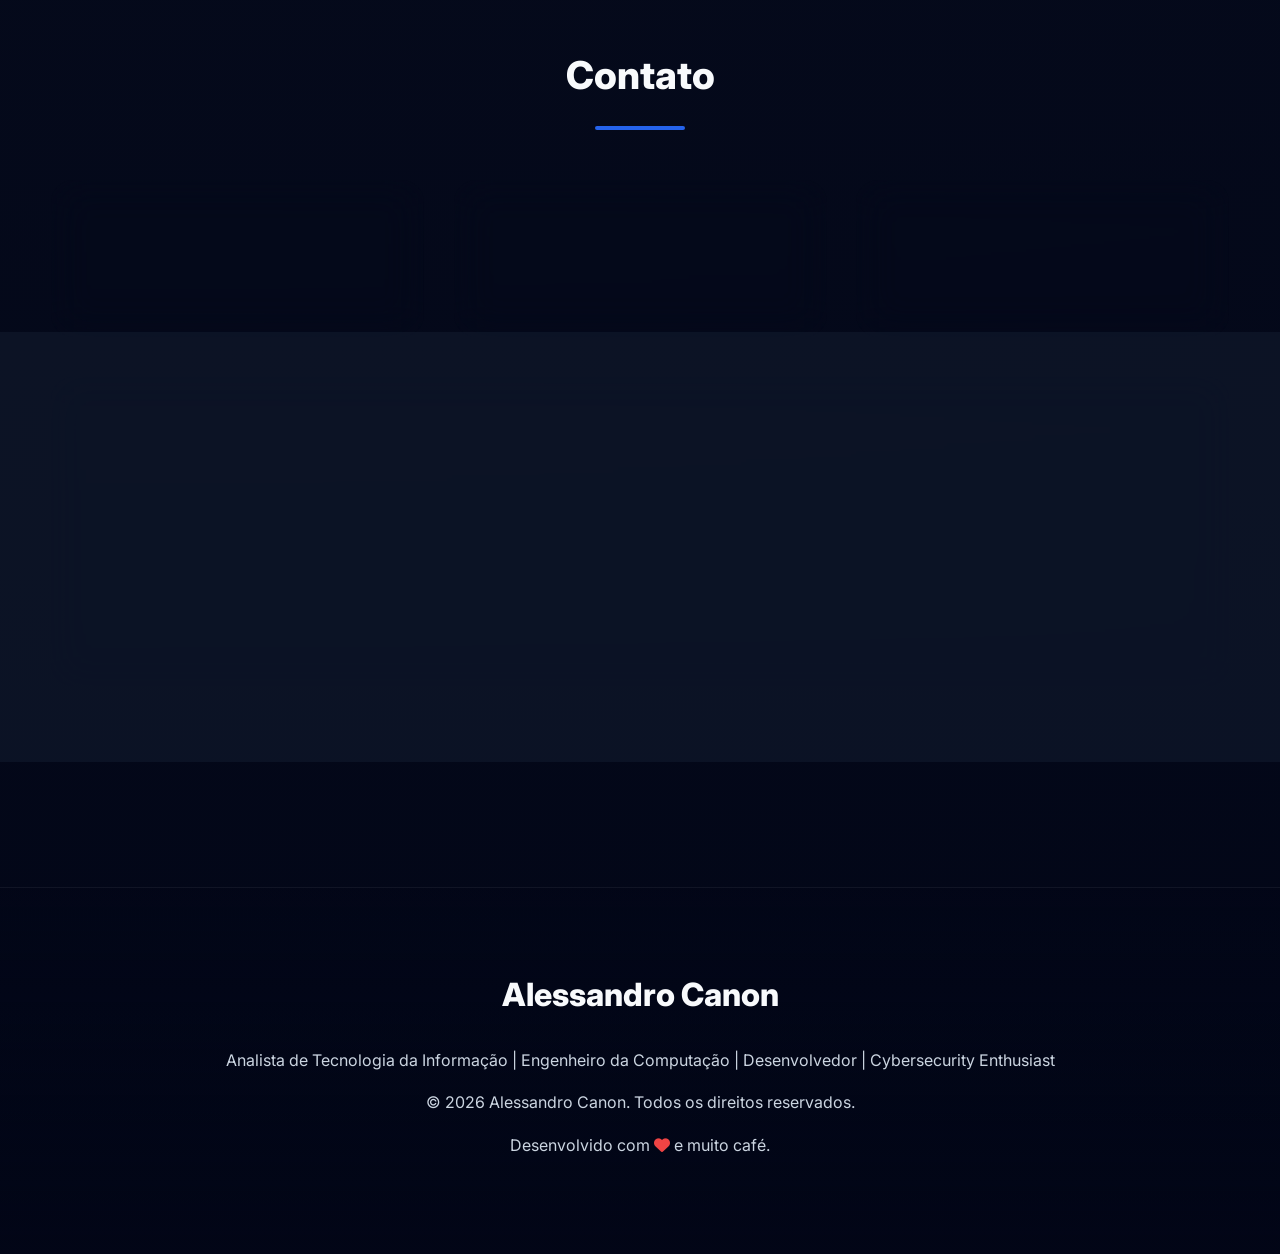
==== commit dc8420e7: "Corrigir responsividade mobile do hero e navbar para exibir foto e conteúdo centralizados. Co-author" ====
--- a/index.html
+++ b/index.html
@@ -61,7 +61,7 @@
             CanonEngineer
         </div>
 
-        <ul>
+        <ul class="nav-menu">
             <li><a href="#sobre">Sobre</a></li>
             <li><a href="#especialidades">Especialidades</a></li>
             <li><a href="#experiencia">Experiência</a></li>
@@ -71,9 +71,15 @@
             <li><a href="#certificacoes">Certificações</a></li>
             <li><a href="#contato">Contato</a></li>
         </ul>
-        <button id="themeToggle" class="theme-toggle">
-         🌙
-        </button>
+
+        <div class="navbar-actions">
+            <button id="themeToggle" class="theme-toggle" type="button" aria-label="Alternar tema">
+                🌙
+            </button>
+            <button id="navToggle" class="nav-toggle" type="button" aria-label="Abrir menu" aria-expanded="false">
+                <i class="fas fa-bars" aria-hidden="true"></i>
+            </button>
+        </div>
 
     </nav>
 
--- a/wwwroot/css/style.css
+++ b/wwwroot/css/style.css
@@ -195,26 +195,43 @@
     font-weight: 800;
     color: var(--text);
     letter-spacing: 1px;
+    flex-shrink: 0;
 }
 
 .logo span {
     color: var(--primary);
 }
 
-.navbar ul {
+.navbar-actions {
     display: flex;
+    align-items: center;
+    gap: 10px;
+    flex-shrink: 0;
+}
+
+.nav-toggle {
+    display: none;
+}
+
+.navbar ul,
+.navbar .nav-menu {
+    display: flex;
+    flex: 1;
+    justify-content: center;
     gap: 35px;
     list-style: none;
 }
 
-.navbar ul li a {
+.navbar ul li a,
+.navbar .nav-menu li a {
     color: var(--text-secondary);
     font-size: .95rem;
     font-weight: 600;
     transition: var(--transition);
 }
 
-.navbar ul li a:hover {
+.navbar ul li a:hover,
+.navbar .nav-menu li a:hover {
     color: var(--primary);
 }
 
@@ -225,12 +242,14 @@
 .hero {
     min-height: 100vh;
     display: flex;
+    flex-direction: column;
     justify-content: center;
     align-items: center;
     padding: 160px 30px 120px;
 }
 
 .hero-content {
+    width: 100%;
     max-width: 1000px;
     text-align: center;
 }
@@ -867,11 +886,13 @@
         padding: 20px 5%;
     }
 
-    .navbar ul {
+    .navbar ul,
+    .navbar .nav-menu {
         gap: 18px;
     }
 
-    .navbar ul li a {
+    .navbar ul li a,
+    .navbar .nav-menu li a {
         font-size: .90rem;
     }
 }
@@ -914,46 +935,127 @@
 
 @media (max-width: 768px) {
 
+    html {
+        scroll-padding-top: 72px;
+    }
+
     .navbar {
-        position: relative;
+        position: fixed;
+        top: 0;
+        left: 0;
+        right: 0;
+        display: grid;
+        grid-template-columns: 1fr auto;
+        grid-template-areas:
+            "logo actions"
+            "menu menu";
+        align-items: center;
+        padding: 12px 16px;
+        gap: 0;
+    }
+
+    .logo {
+        grid-area: logo;
+        margin-bottom: 0;
+        font-size: 1.25rem;
+        min-width: 0;
+        overflow: hidden;
+        text-overflow: ellipsis;
+        white-space: nowrap;
+    }
+
+    .navbar-actions {
+        grid-area: actions;
+        display: flex;
+        align-items: center;
+        gap: 10px;
+        flex-shrink: 0;
+    }
+
+    .nav-toggle {
+        display: flex;
+        justify-content: center;
+        align-items: center;
+        width: 44px;
+        height: 44px;
+        padding: 0;
+        border-radius: 12px;
+        background: rgba(255, 255, 255, .08);
+        border: 1px solid rgba(255, 255, 255, .1);
+        color: #fff;
+        font-size: 1.15rem;
+        cursor: pointer;
+    }
+
+    .navbar ul,
+    .navbar .nav-menu {
+        grid-area: menu;
+        display: none;
+        flex: none;
         flex-direction: column;
-        padding: 25px;
-    }
-
-    .logo {
-        margin-bottom: 20px;
-    }
-
-    .navbar ul {
-        flex-wrap: wrap;
-        justify-content: center;
-        gap: 15px;
+        width: 100%;
+        gap: 4px;
+        margin-top: 12px;
+        padding-top: 12px;
+        border-top: 1px solid rgba(255, 255, 255, .08);
+    }
+
+    .navbar.open ul,
+    .navbar.open .nav-menu {
+        display: flex;
+    }
+
+    .navbar .nav-menu li a {
+        display: block;
+        padding: 10px 12px;
+        border-radius: 10px;
+        text-align: center;
+    }
+
+    .navbar .nav-menu li a:hover {
+        background: rgba(37, 99, 235, .15);
     }
 
     .hero {
-        min-height: auto;
-        padding-top: 70px;
+        min-height: 100vh;
+        width: 100%;
+        padding: 96px 20px 80px;
+    }
+
+    .hero-content {
+        width: 100%;
+        max-width: 100%;
     }
 
     .hero h1 {
-        font-size: 2.7rem;
+        font-size: clamp(1.85rem, 8vw, 2.7rem);
+        overflow-wrap: anywhere;
     }
 
     .hero h2 {
-        font-size: 1.2rem;
+        font-size: 1.1rem;
     }
 
     .hero-description {
         font-size: 1rem;
+        padding: 0 4px;
     }
 
     .profile {
         width: 200px;
         height: 200px;
+        margin-bottom: 28px;
+    }
+
+    .current-badge {
+        font-size: .9rem;
+        padding: 10px 18px;
+        text-align: center;
     }
 
     .socials {
         flex-wrap: wrap;
+        gap: 14px;
     }
 
     .btn-download {
@@ -991,8 +1093,16 @@
 
 @media (max-width: 480px) {
 
+    html {
+        scroll-padding-top: 68px;
+    }
+
+    .hero {
+        padding: 88px 16px 70px;
+    }
+
     .hero h1 {
-        font-size: 2.2rem;
+        font-size: clamp(1.65rem, 7.5vw, 2.2rem);
     }
 
     .profile {
@@ -1131,3 +1241,27 @@
     cursor: pointer;
     font-size: 24px;
 }
+
+/* ==========================================
+   BLOG STYLE (MEDIUM INSPIRED)
+========================================== */
+
+#blog .card {
+    cursor: pointer;
+    transition: .4s;
+}
+
+#blog .card:hover {
+    transform: translateY(-10px);
+    border-left: 4px solid var(--primary);
+}
+
+#blog .card h3 {
+    margin-bottom: 10px;
+}
+
+#blog .card p {
+    color: var(--text-secondary);
+    font-size: .95rem;
+}
+
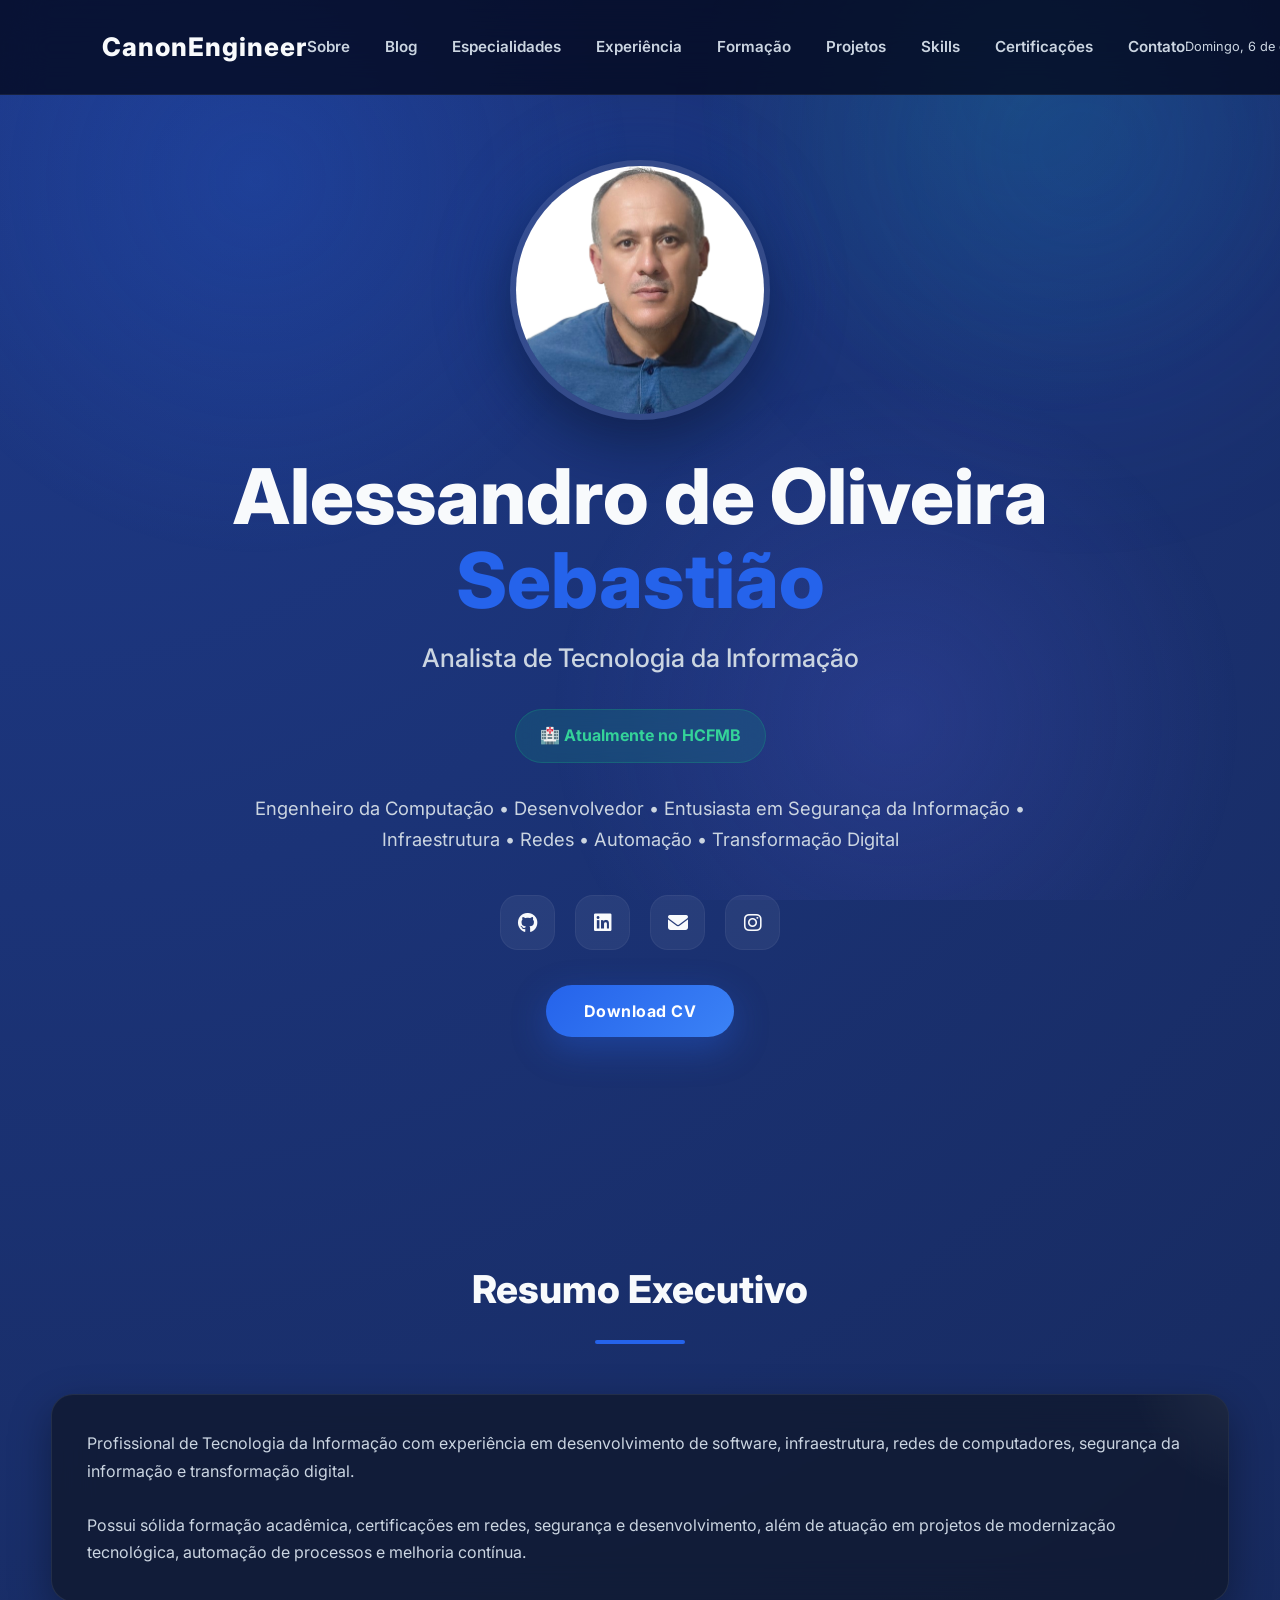
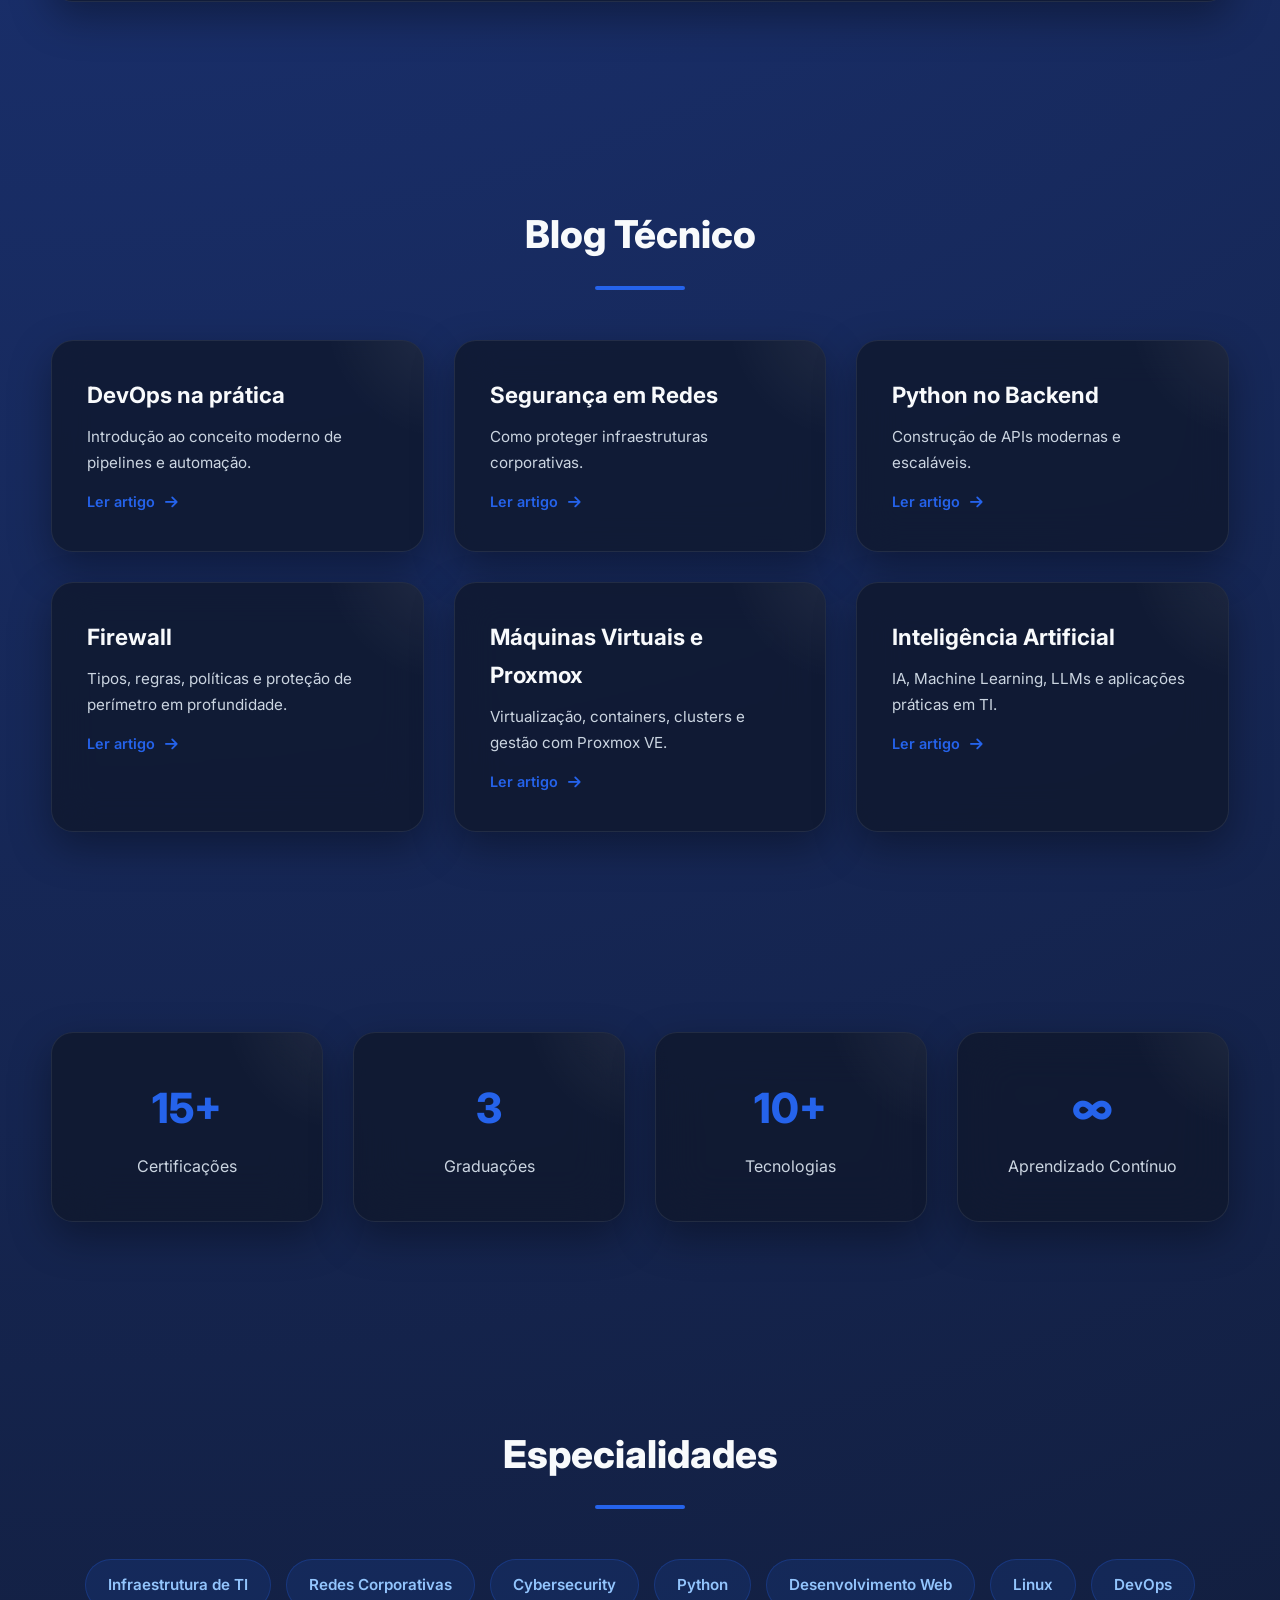
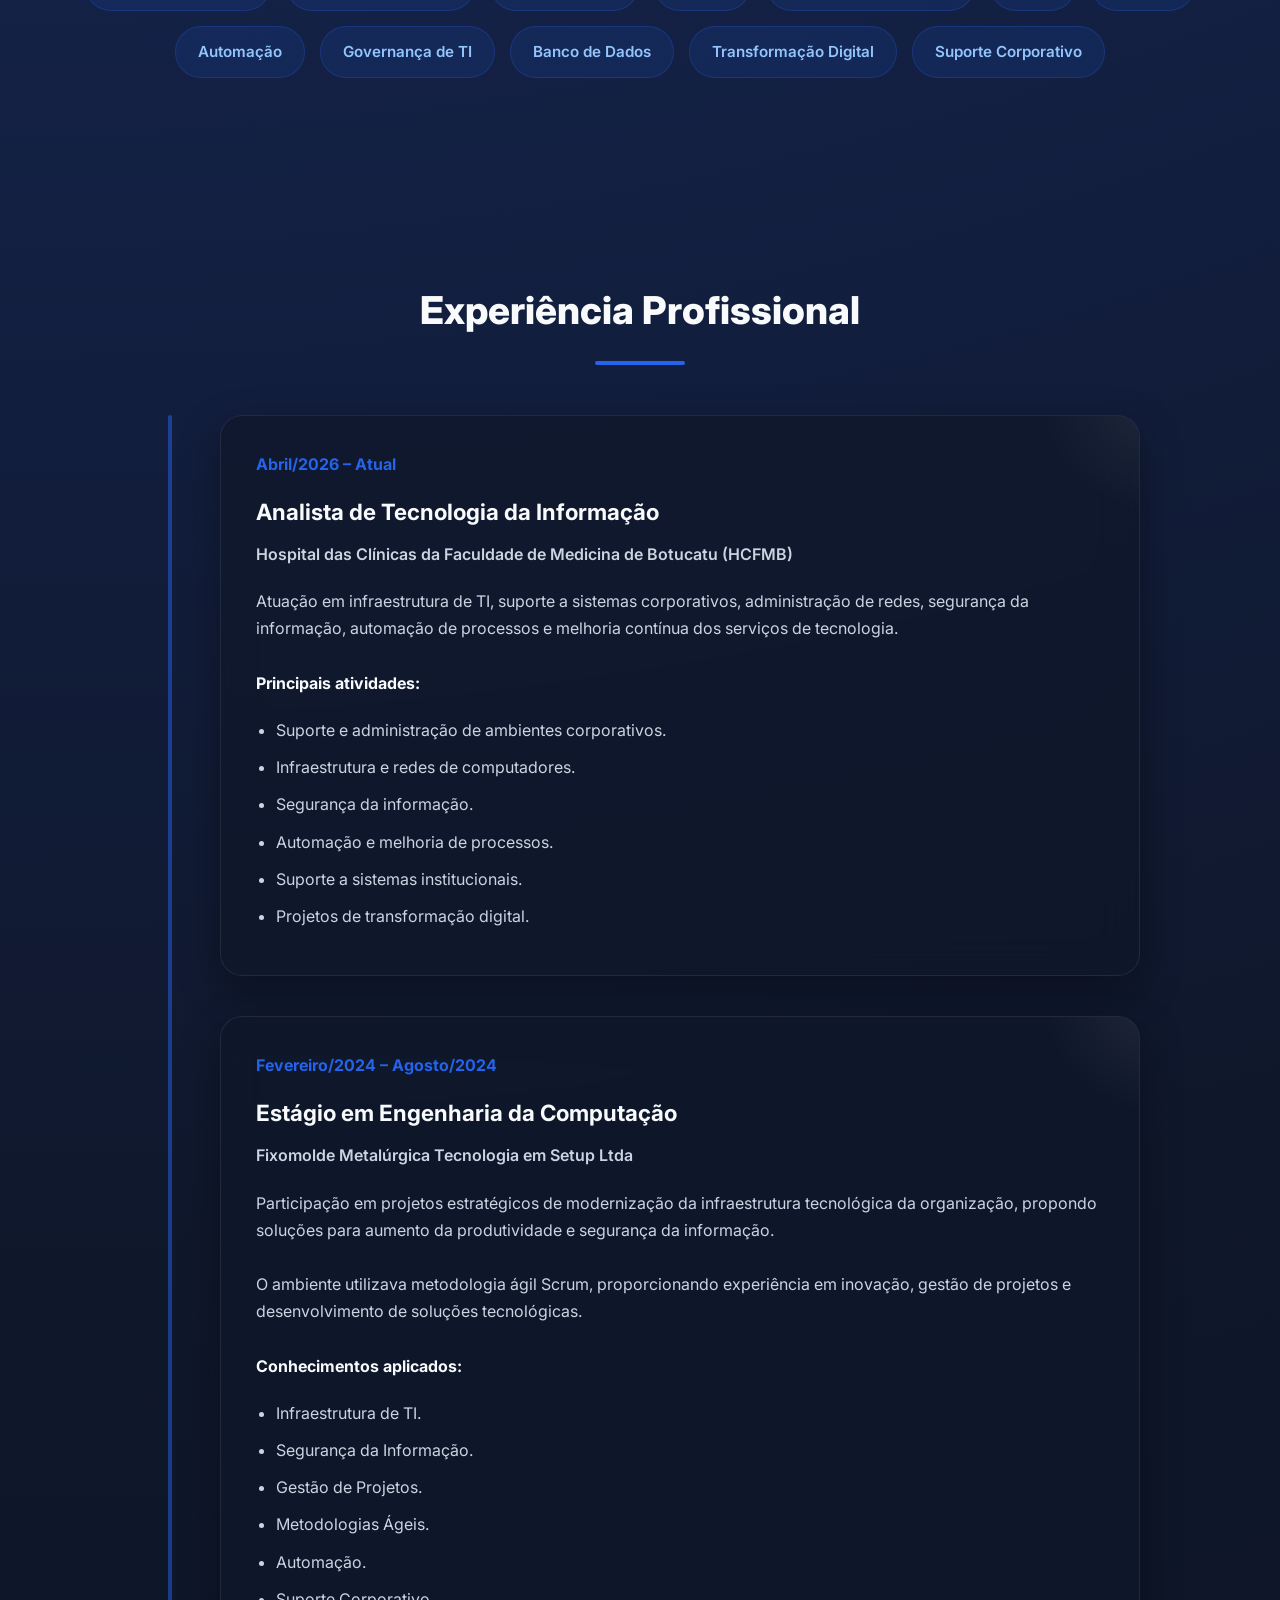
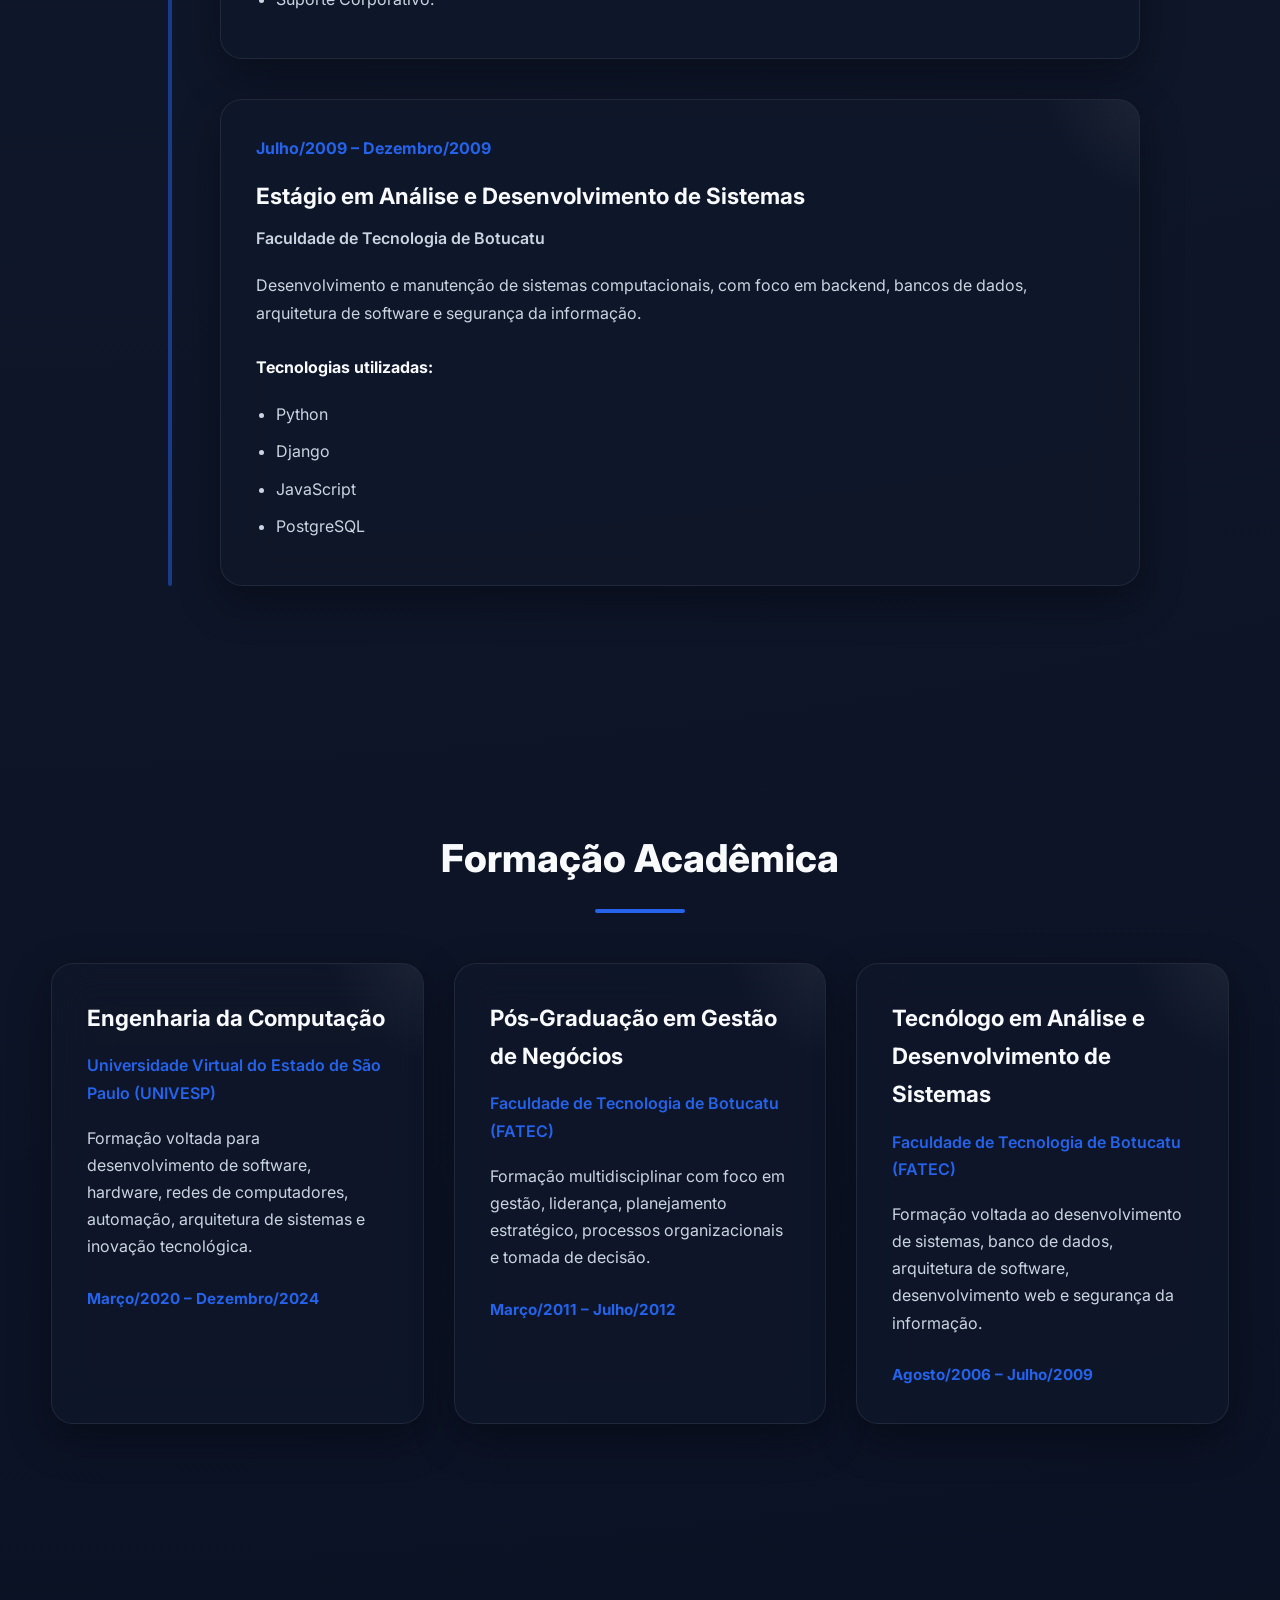
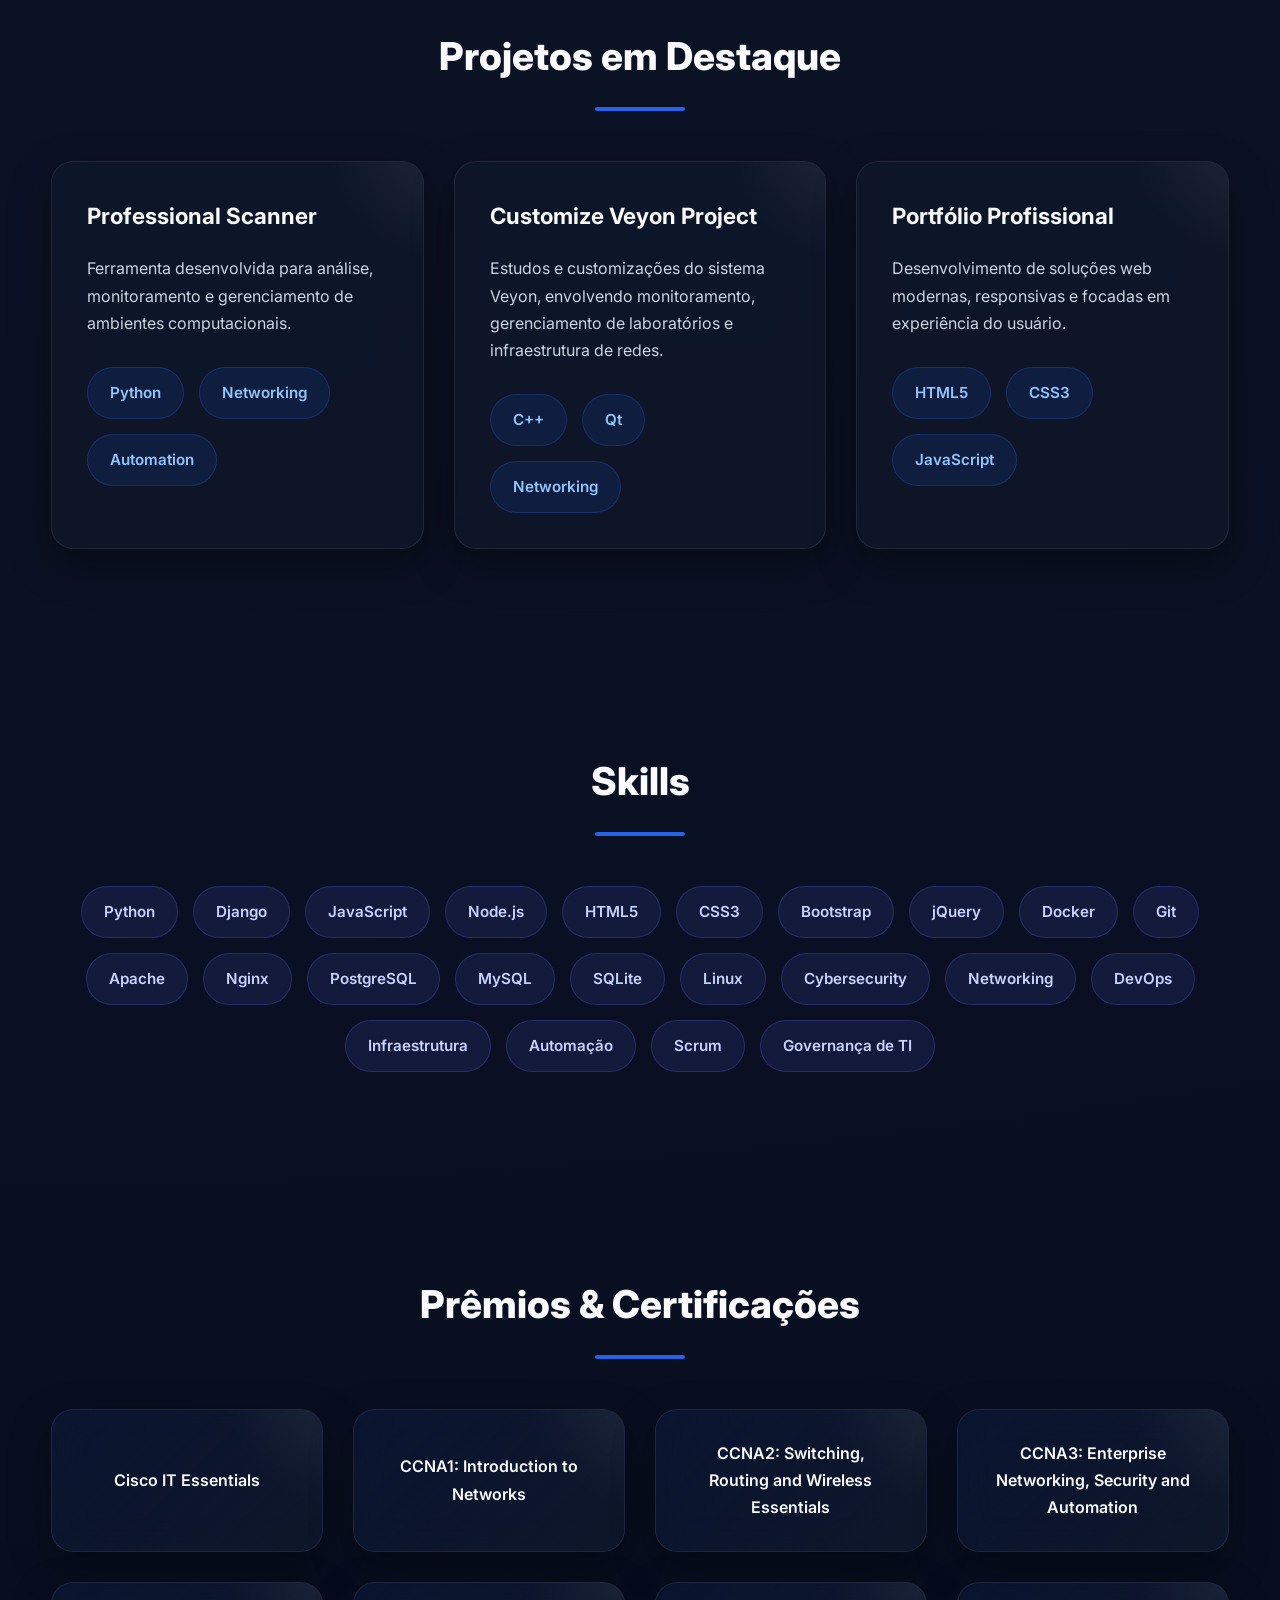
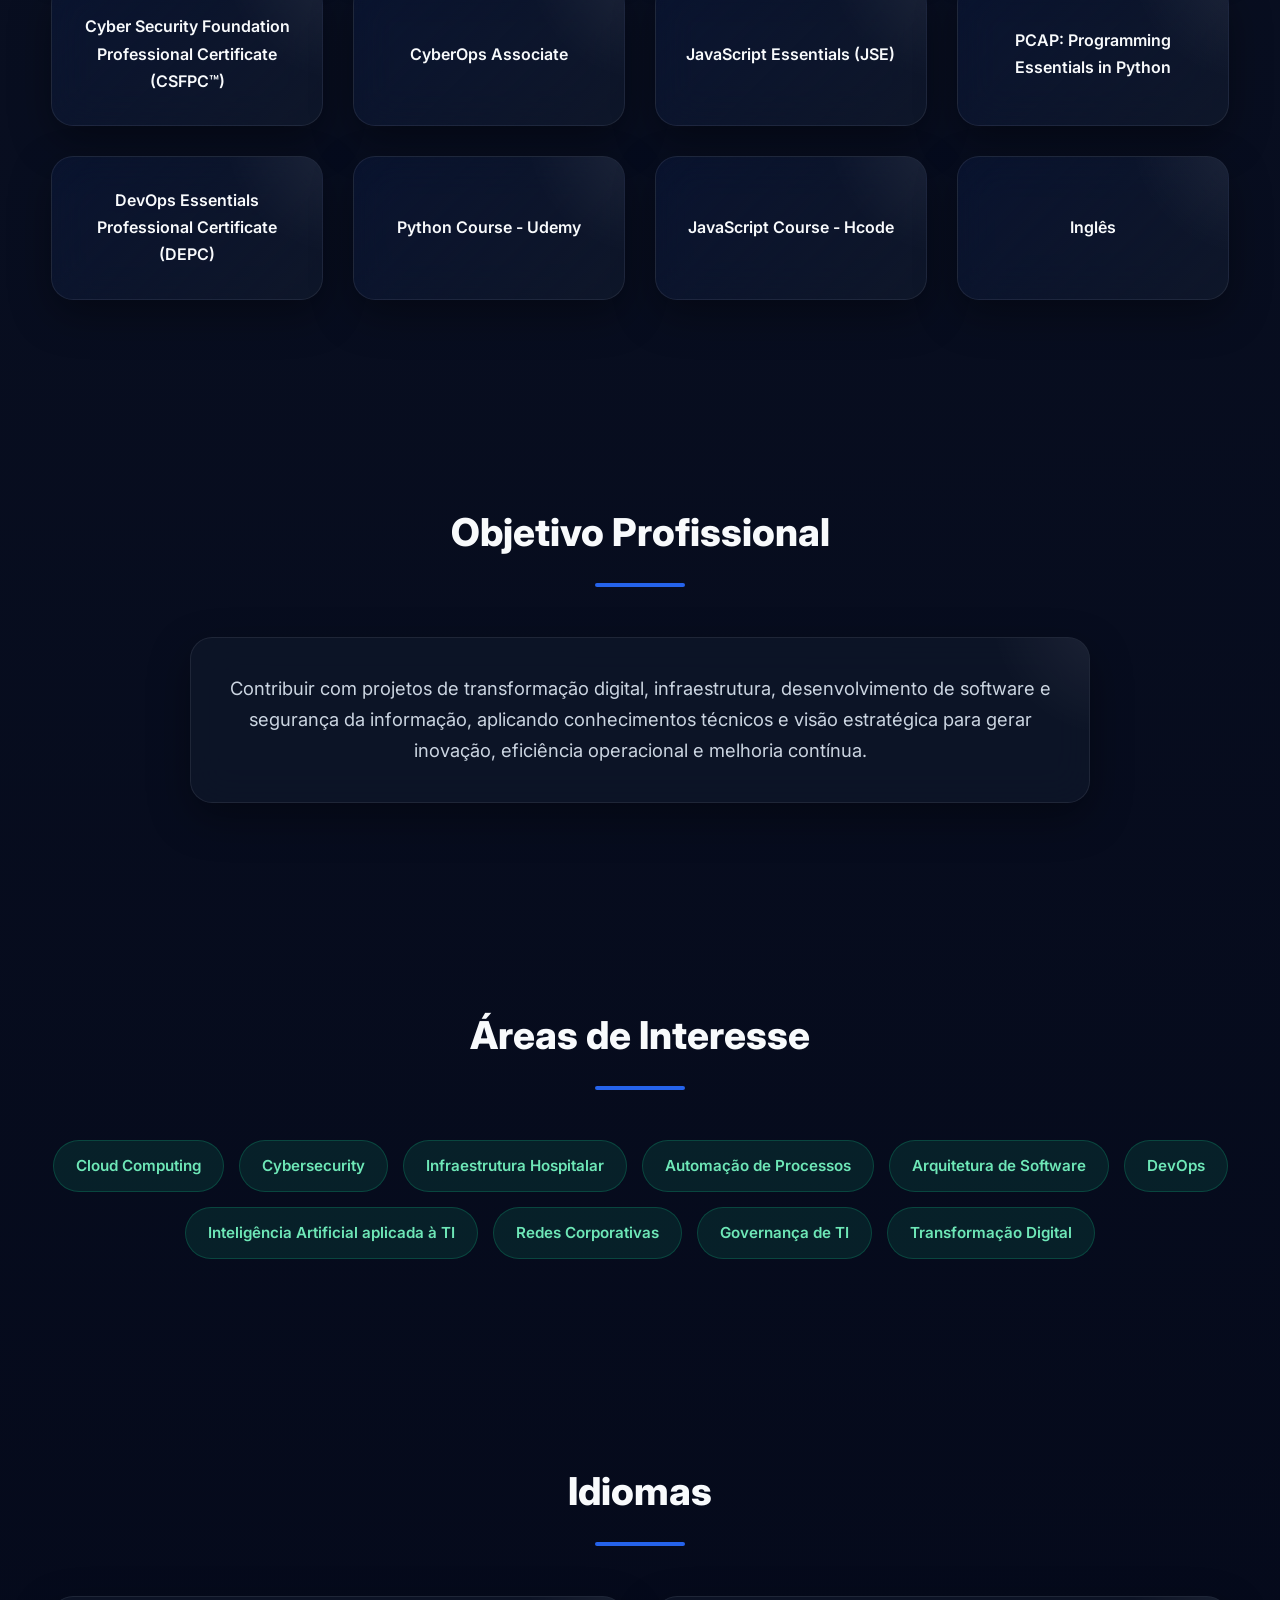
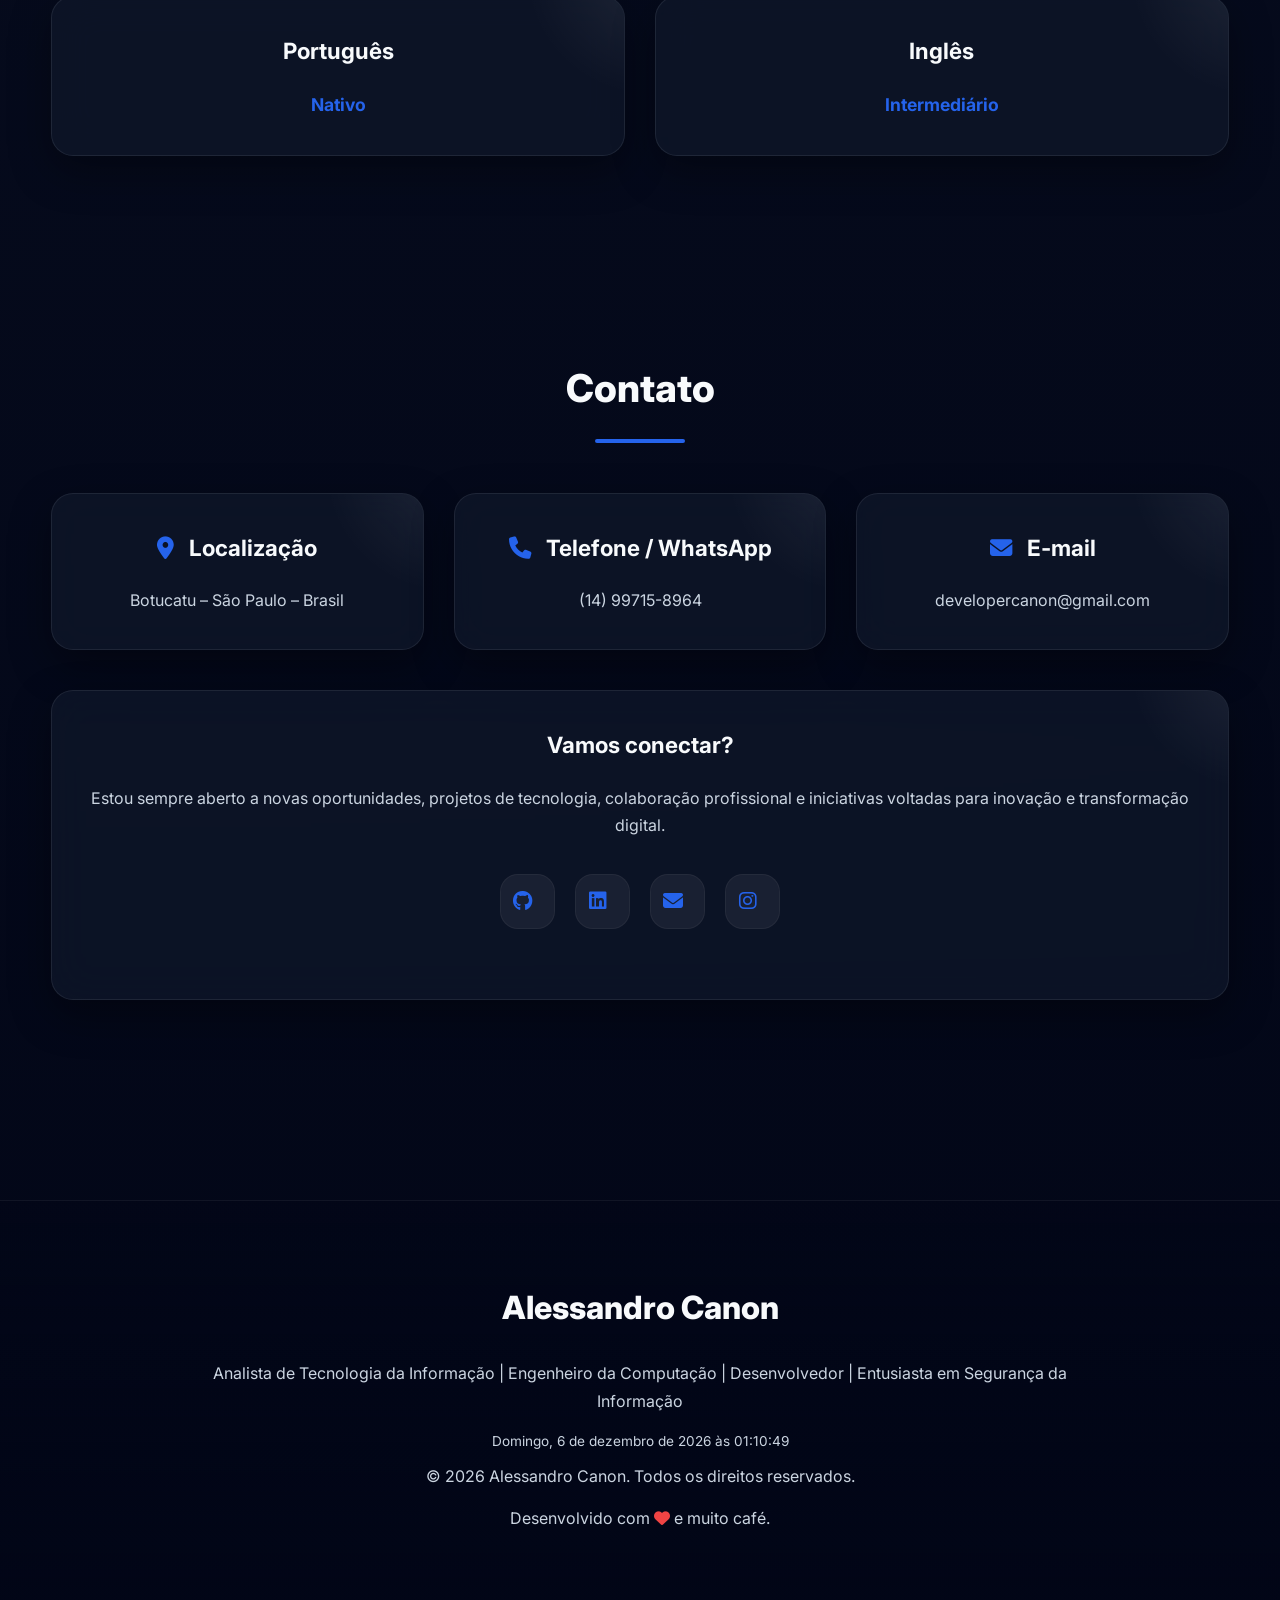
==== commit 7d8d2a70: "Expand portfolio with technical blog and bilingual CV downloads. Add dedicated technical blog pages," ====
--- a/index.html
+++ b/index.html
@@ -9,7 +9,7 @@
 
     <meta
         name="description"
-        content="Portfólio profissional de Alessandro Canon, Analista de Tecnologia da Informação, Engenheiro da Computação, Desenvolvedor e entusiasta em Cybersecurity.">
+        content="Portfólio profissional de Alessandro Canon, Analista de Tecnologia da Informação, Engenheiro da Computação, Desenvolvedor e entusiasta em Segurança da Informação.">
 
     <meta
         name="keywords"
@@ -63,6 +63,7 @@
 
         <ul class="nav-menu">
             <li><a href="#sobre">Sobre</a></li>
+            <li><a href="#blog">Blog</a></li>
             <li><a href="#especialidades">Especialidades</a></li>
             <li><a href="#experiencia">Experiência</a></li>
             <li><a href="#formacao">Formação</a></li>
@@ -73,6 +74,7 @@
         </ul>
 
         <div class="navbar-actions">
+            <span id="datetime" class="datetime-display" aria-live="polite"></span>
             <button id="themeToggle" class="theme-toggle" type="button" aria-label="Alternar tema">
                 🌙
             </button>
@@ -105,7 +107,7 @@
 
         <p class="hero-description">
             Engenheiro da Computação • Desenvolvedor •
-            Cybersecurity Enthusiast • Infraestrutura •
+            Entusiasta em Segurança da Informação • Infraestrutura •
             Redes • Automação • Transformação Digital
         </p>
 
@@ -118,7 +120,7 @@
             </a>
 
             <a
-                href="https://www.linkedin.com/in/alessandro-oliveira-canon-a9099a66"
+                href="https://www.linkedin.com/in/alessandro-oliveira-sebasti%C3%A3o-a9099a66"
                 target="_blank">
                 <i class="fab fa-linkedin"></i>
             </a>
@@ -136,14 +138,14 @@
 
         </div>
 
-        <a
-            href="wwwroot/files/Alessandro_Canon_CV.pdf"
+        <button
+            id="btnDownloadCV"
             class="btn-download"
-            download>
+            type="button">
 
             Download CV
 
-        </a>
+        </button>
 
     </div>
 
@@ -187,27 +189,46 @@
   <div class="grid" id="blogContainer">
 
     <!-- POST 1 -->
-    <div class="card blog-post" data-title="DevOps na prática"
-         data-content="DevOps é a integração entre desenvolvimento e operações, focando em automação, CI/CD e entrega contínua de software.">
+    <a href="blog/devops-na-pratica.html" class="card blog-post">
         <h3>DevOps na prática</h3>
         <p>Introdução ao conceito moderno de pipelines e automação.</p>
-    </div>
+        <span class="blog-read-more">Ler artigo <i class="fas fa-arrow-right"></i></span>
+    </a>
 
     <!-- POST 2 -->
-    <div class="card blog-post"
-         data-title="Segurança em Redes"
-         data-content="A segurança em redes envolve firewall, segmentação, monitoramento e políticas de acesso.">
+    <a href="blog/seguranca-em-redes.html" class="card blog-post">
         <h3>Segurança em Redes</h3>
         <p>Como proteger infraestruturas corporativas.</p>
-    </div>
+        <span class="blog-read-more">Ler artigo <i class="fas fa-arrow-right"></i></span>
+    </a>
 
     <!-- POST 3 -->
-    <div class="card blog-post"
-         data-title="Python no Backend"
-         data-content="Python com Django ou FastAPI permite criar APIs rápidas, seguras e escaláveis.">
+    <a href="blog/python-no-backend.html" class="card blog-post">
         <h3>Python no Backend</h3>
         <p>Construção de APIs modernas e escaláveis.</p>
-    </div>
+        <span class="blog-read-more">Ler artigo <i class="fas fa-arrow-right"></i></span>
+    </a>
+
+    <!-- POST 4 -->
+    <a href="blog/firewall.html" class="card blog-post">
+        <h3>Firewall</h3>
+        <p>Tipos, regras, políticas e proteção de perímetro em profundidade.</p>
+        <span class="blog-read-more">Ler artigo <i class="fas fa-arrow-right"></i></span>
+    </a>
+
+    <!-- POST 5 -->
+    <a href="blog/maquinas-virtuais-proxmox.html" class="card blog-post">
+        <h3>Máquinas Virtuais e Proxmox</h3>
+        <p>Virtualização, containers, clusters e gestão com Proxmox VE.</p>
+        <span class="blog-read-more">Ler artigo <i class="fas fa-arrow-right"></i></span>
+    </a>
+
+    <!-- POST 6 -->
+    <a href="blog/inteligencia-artificial.html" class="card blog-post">
+        <h3>Inteligência Artificial</h3>
+        <p>IA, Machine Learning, LLMs e aplicações práticas em TI.</p>
+        <span class="blog-read-more">Ler artigo <i class="fas fa-arrow-right"></i></span>
+    </a>
 
   </div>
 
@@ -779,7 +800,7 @@
             </a>
 
             <a
-                href="https://www.linkedin.com/in/alessandro-oliveira-canon-a9099a66"
+                href="https://www.linkedin.com/in/alessandro-oliveira-sebasti%C3%A3o-a9099a66"
                 target="_blank"
                 aria-label="LinkedIn">
                 <i class="fab fa-linkedin"></i>
@@ -816,8 +837,10 @@
             Analista de Tecnologia da Informação |
             Engenheiro da Computação |
             Desenvolvedor |
-            Cybersecurity Enthusiast
+            Entusiasta em Segurança da Informação
         </p>
+
+        <p id="datetimeFooter" class="datetime-display" aria-live="polite"></p>
 
         <p>
             © 2026 Alessandro Canon.
@@ -864,6 +887,22 @@
         <div id="modalBody"></div>
     </div>
 </div>
+
+<div id="cvModal" class="modal">
+    <div class="modal-content cv-modal-content">
+        <span id="closeCvModal">&times;</span>
+        <h2>Download do Currículo</h2>
+        <p class="cv-modal-text">Escolha o idioma da versão que deseja baixar:</p>
+        <div class="cv-modal-buttons">
+            <a href="wwwroot/files/Alessandro_Canon_CV_PT.pdf" class="cv-download-btn" download="Alessandro_Canon_CV_PT.pdf">
+                <i class="fas fa-file-pdf"></i> Português
+            </a>
+            <a href="wwwroot/files/Alessandro_Canon_CV_EN.pdf" class="cv-download-btn" download="Alessandro_Canon_CV_EN.pdf">
+                <i class="fas fa-file-pdf"></i> English
+            </a>
+        </div>
+    </div>
+</div>
     
 <script
     src="wwwroot/js/script.js">
--- a/wwwroot/css/style.css
+++ b/wwwroot/css/style.css
@@ -1249,6 +1249,8 @@
 #blog .card {
     cursor: pointer;
     transition: .4s;
+    display: block;
+    color: inherit;
 }
 
 #blog .card:hover {
@@ -1265,3 +1267,106 @@
     font-size: .95rem;
 }
 
+.blog-read-more {
+    display: inline-block;
+    margin-top: 15px;
+    color: var(--primary);
+    font-size: 0.9rem;
+    font-weight: 600;
+}
+
+.blog-read-more i {
+    margin-left: 6px;
+    transition: transform 0.3s ease;
+}
+
+#blog .card:hover .blog-read-more i {
+    transform: translateX(4px);
+}
+
+/* ==========================================
+   DATA E HORA
+========================================== */
+
+.datetime-display {
+    font-size: 0.8rem;
+    color: var(--text-secondary);
+    white-space: nowrap;
+}
+
+.navbar-actions .datetime-display {
+    margin-right: 12px;
+    display: none;
+}
+
+@media (min-width: 900px) {
+    .navbar-actions .datetime-display {
+        display: block;
+    }
+}
+
+footer .datetime-display {
+    margin: 10px 0;
+    font-size: 0.85rem;
+}
+
+/* ==========================================
+   MODAL CV
+========================================== */
+
+.cv-modal-content {
+    text-align: center;
+    max-width: 480px;
+}
+
+.cv-modal-content h2 {
+    font-size: 1.5rem;
+    margin-bottom: 12px;
+    color: var(--text);
+}
+
+.cv-modal-text {
+    color: var(--text-secondary);
+    margin-bottom: 25px;
+    line-height: 1.6;
+}
+
+.cv-modal-buttons {
+    display: flex;
+    gap: 15px;
+    justify-content: center;
+    flex-wrap: wrap;
+}
+
+.cv-download-btn {
+    display: inline-flex;
+    align-items: center;
+    gap: 10px;
+    padding: 14px 28px;
+    border-radius: 50px;
+    background: linear-gradient(135deg, var(--primary), #3b82f6);
+    color: white !important;
+    font-weight: 600;
+    transition: var(--transition);
+    box-shadow: 0 8px 25px rgba(37, 99, 235, 0.3);
+}
+
+.cv-download-btn:hover {
+    transform: translateY(-3px);
+    box-shadow: 0 12px 35px rgba(37, 99, 235, 0.45);
+    color: white;
+}
+
+#closeCvModal {
+    float: right;
+    cursor: pointer;
+    font-size: 24px;
+}
+
+.btn-download {
+    border: none;
+    cursor: pointer;
+    font-family: inherit;
+    font-size: inherit;
+}
+
